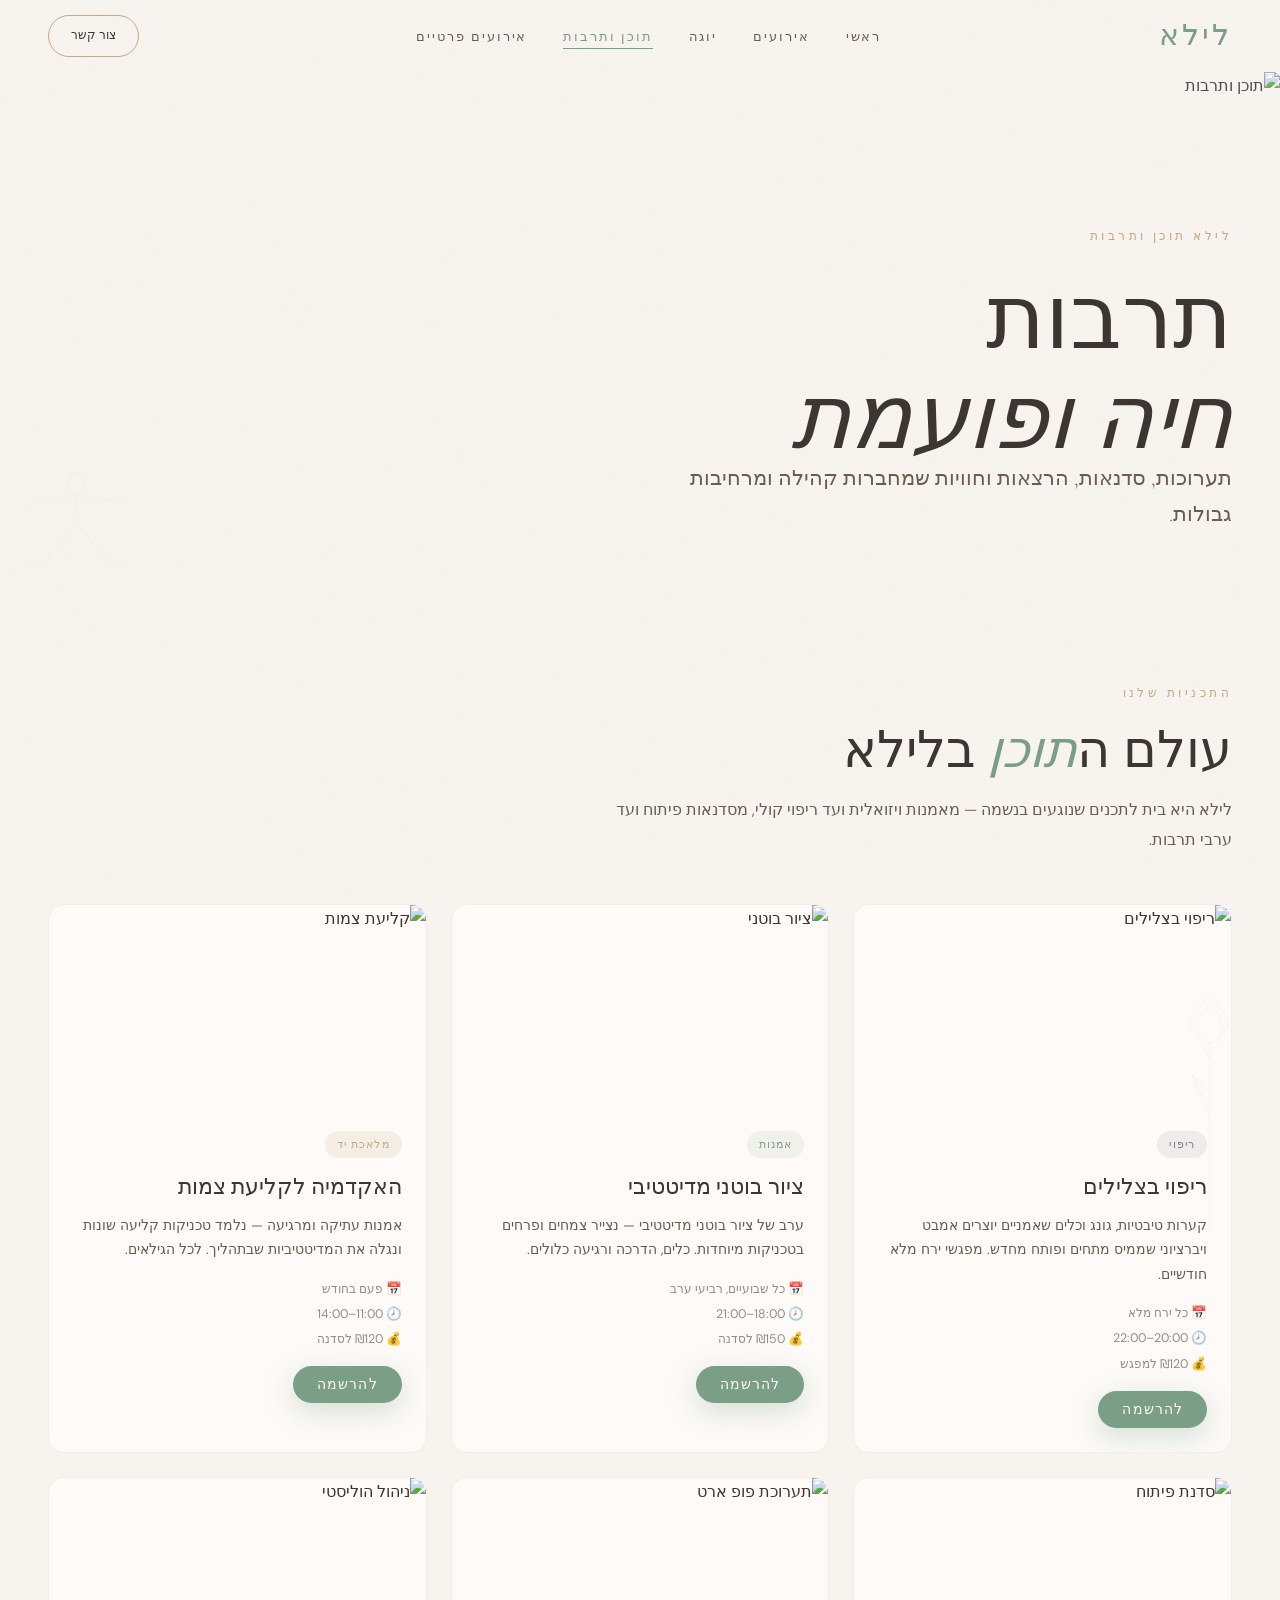
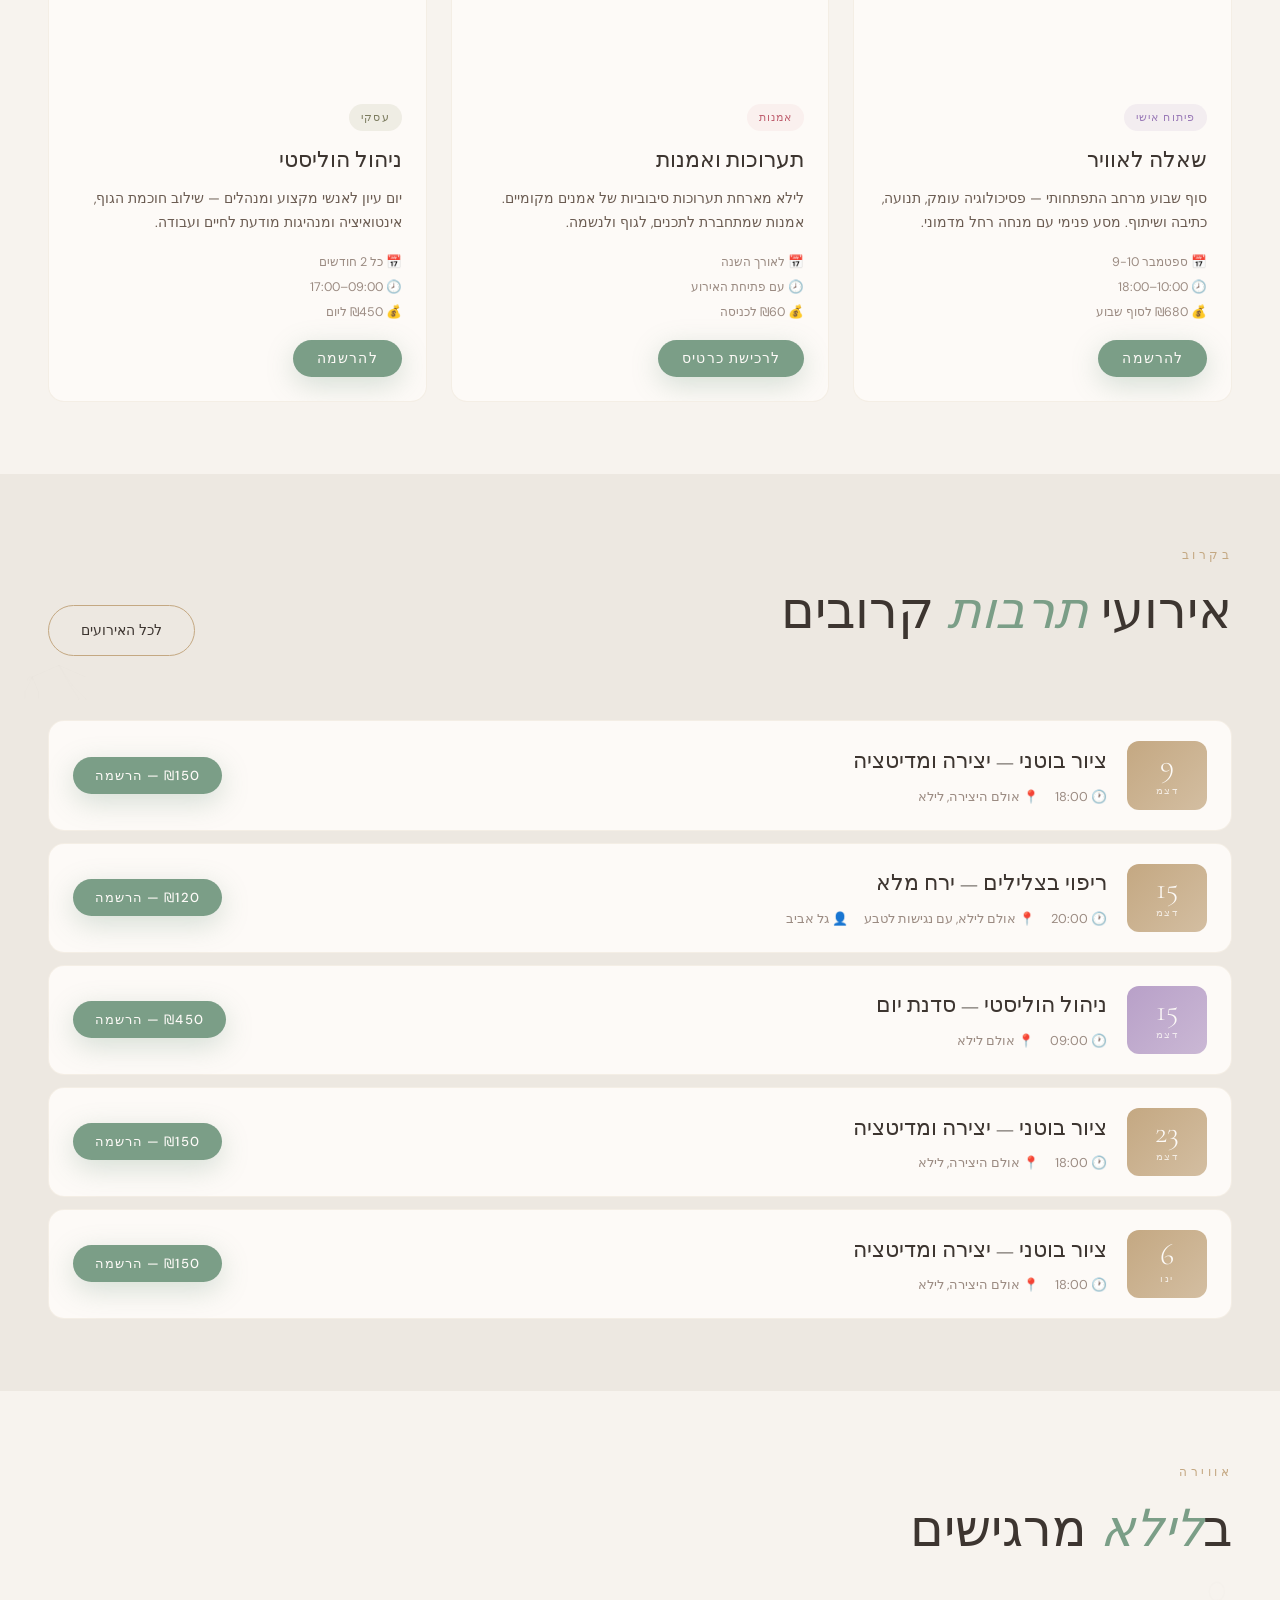
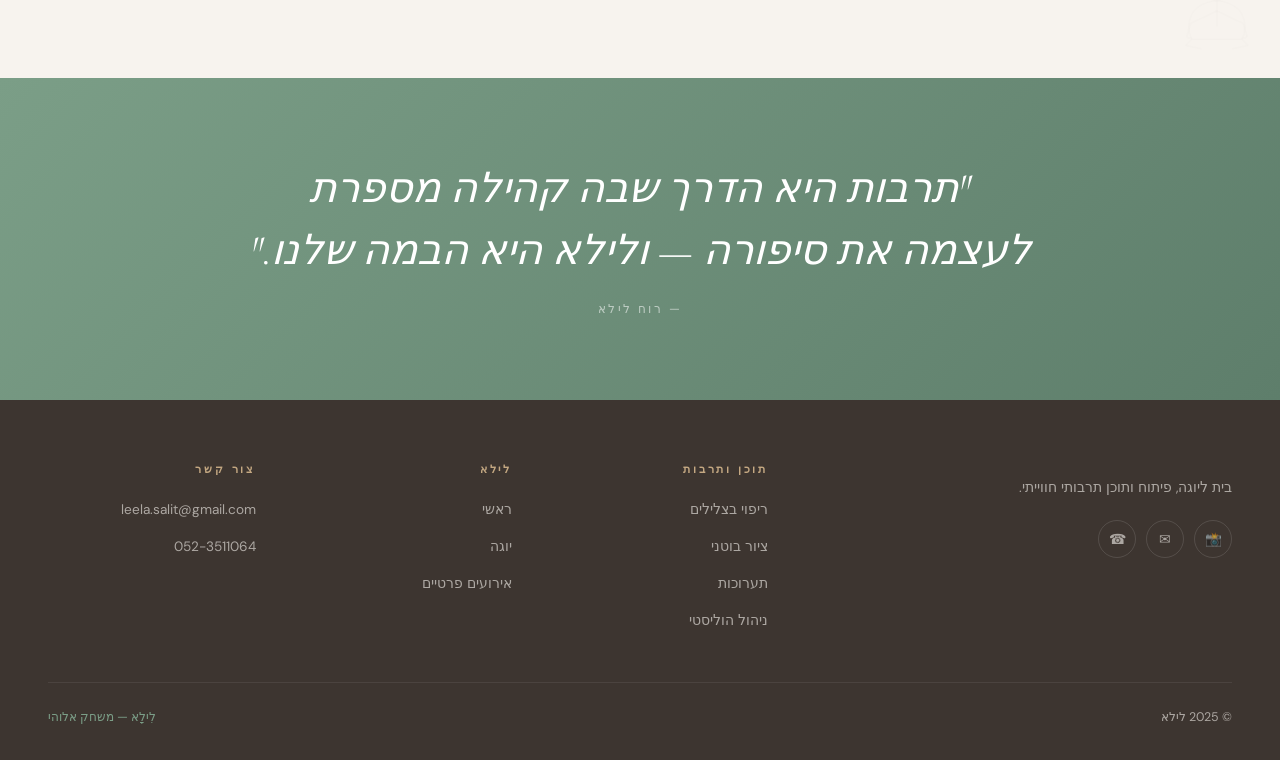
==== culture.html @ f32197f1 "Initial commit — Leela website Static RTL Hebrew site: yoga studio, calendar, events, culture pages." ====
<!DOCTYPE html>
<html lang="he" dir="rtl">
<head>
<meta charset="UTF-8"/>
<meta name="viewport" content="width=device-width,initial-scale=1.0"/>
<title>לילא תוכן ותרבות</title>
<link rel="icon" href="favicon.svg" type="image/svg+xml"/>
<link rel="stylesheet" href="css/style.css"/>
<style>
.program-cards { display:grid; grid-template-columns:repeat(3,1fr); gap:24px; }
.prog-card { background:var(--white); border-radius:var(--radius); overflow:hidden; border:1px solid rgba(196,168,130,0.15); transition:all var(--transition); }
.prog-card:hover { transform:translateY(-7px); box-shadow:var(--shadow-l); border-color:transparent; }
.prog-card-img { width:100%; height:200px; object-fit:cover; transition:transform 0.6s ease; }
.prog-card:hover .prog-card-img { transform:scale(1.05); }
.prog-card-body { padding:24px; }
.prog-tag { display:inline-block; padding:4px 12px; border-radius:20px; font-size:0.7rem; letter-spacing:0.1em; text-transform:uppercase; margin-bottom:10px; }
.prog-title { font-family:'Cormorant Garamond',serif; font-size:1.4rem; color:var(--brown); margin-bottom:8px; }
.prog-desc { font-size:0.85rem; line-height:1.8; color:var(--brown-l); margin-bottom:16px; }
.prog-meta { font-size:0.78rem; color:var(--brown-xl); display:flex; flex-direction:column; gap:4px; }

.events-upcoming { display:flex; flex-direction:column; gap:12px; }
.upcoming-card { display:grid; grid-template-columns:80px 1fr auto; gap:20px; align-items:center; padding:20px 24px; background:var(--white); border-radius:var(--radius); border:1px solid rgba(196,168,130,0.15); cursor:pointer; transition:all var(--transition); }
.upcoming-card:hover { border-color:var(--sage); transform:translateX(-5px); box-shadow:var(--shadow); }

@media(max-width:900px){
  .program-cards { grid-template-columns:1fr; }
  .upcoming-card { grid-template-columns:70px 1fr; }
}
</style>
</head>
<body>

<nav id="nav">
  <a href="index.html" class="nav-logo"><img src="https://static.wixstatic.com/media/38a166_6eafcf5cf78c47f3ace4bc9e6ed5fdd2~mv2.png" alt="לילא" style="height:40px;width:auto" onerror="this.style.display='none';this.nextElementSibling.style.display='block'"/><span style="display:none">לי<span>לא</span></span></a>
  <ul class="nav-links">
    <li><a href="index.html">ראשי</a></li>
    <li><a href="index.html#events-section">אירועים</a></li>
    <li><a href="yoga.html">יוגה</a></li>
    <li><a href="culture.html" class="active">תוכן ותרבות</a></li>
    <li><a href="private-events.html">אירועים פרטיים</a></li>
  </ul>
  <a href="index.html#contact-section" class="nav-cta">צור קשר</a>
  <div class="nav-hamburger" id="hamburger"><span></span><span></span><span></span></div>
</nav>
<div class="nav-mobile-menu" id="mobile-menu">
  <a href="index.html">ראשי</a>
  <a href="index.html#events-section">אירועים</a>
  <a href="yoga.html">יוגה</a>
  <a href="culture.html">תוכן ותרבות</a>
  <a href="private-events.html">אירועים פרטיים</a>
</div>

<!-- PAGE HERO -->
<div class="page-hero" style="min-height:60vh">
  <img class="page-hero-img" src="https://static.wixstatic.com/media/38a166_213336aa750c4a5dba6aa24246722fe6~mv2.jpg" alt="תוכן ותרבות" style="opacity:0.88"/>
  <div class="page-hero-overlay" style="background:linear-gradient(to top,var(--cream) 0%,rgba(247,243,238,0.15) 40%,transparent 100%)"></div>
  <div class="page-hero-content">
    <span class="section-label reveal">לילא תוכן ותרבות</span>
    <h1 class="reveal d1">תרבות<br/><em>חיה ופועמת</em></h1>
    <p style="font-family:'Cormorant Garamond',serif;font-size:1.3rem;color:var(--brown-l);max-width:560px;font-weight:300" class="reveal d2">תערוכות, סדנאות, הרצאות וחוויות שמחברות קהילה ומרחיבות גבולות.</p>
  </div>
</div>

<!-- PROGRAMS -->
<section style="background:var(--cream)">
  <div class="section-inner">
    <span class="section-label reveal">התכניות שלנו</span>
    <h2 class="section-title reveal d1">עולם ה<em>תוכן</em> בלילא</h2>
    <p class="section-body reveal d2" style="margin-bottom:48px">לילא היא בית לתכנים שנוגעים בנשמה — מאמנות ויזואלית ועד ריפוי קולי, מסדנאות פיתוח ועד ערבי תרבות.</p>
    <div class="program-cards">
      <div class="prog-card reveal">
        <img class="prog-card-img" src="https://static.wixstatic.com/media/7ea0d3_8651490c42e0417dbb9ea8d050f66aef~mv2.jpg" alt="ריפוי בצלילים"/>
        <div class="prog-card-body">
          <span class="prog-tag" style="background:rgba(139,123,139,0.12);color:#8B7B8B">ריפוי</span>
          <div class="prog-title">ריפוי בצלילים</div>
          <p class="prog-desc">קערות טיבטיות, גונג וכלים שאמניים יוצרים אמבט ויברציוני שממיס מתחים ופותח מחדש. מפגשי ירח מלא חודשיים.</p>
          <div class="prog-meta">
            <span>📅 כל ירח מלא</span>
            <span>🕗 20:00–22:00</span>
            <span>💰 ₪120 למפגש</span>
          </div>
          <button class="btn-primary" style="margin-top:16px;padding:10px 24px;font-size:0.85rem" onclick="openTicketModal('sound-healing-monthly','ריפוי בצלילים — ירח מלא',120)">להרשמה</button>
        </div>
      </div>

      <div class="prog-card reveal d1">
        <img class="prog-card-img" src="https://static.wixstatic.com/media/38a166_8aad6126b20a43518b2eac3ebce94a28~mv2.jpg" alt="ציור בוטני"/>
        <div class="prog-card-body">
          <span class="prog-tag" style="background:rgba(158,187,158,0.15);color:#7B9E87">אמנות</span>
          <div class="prog-title">ציור בוטני מדיטטיבי</div>
          <p class="prog-desc">ערב של ציור בוטני מדיטטיבי — נצייר צמחים ופרחים בטכניקות מיוחדות. כלים, הדרכה ורגיעה כלולים.</p>
          <div class="prog-meta">
            <span>📅 כל שבועיים, רביעי ערב</span>
            <span>🕗 18:00–21:00</span>
            <span>💰 ₪150 לסדנה</span>
          </div>
          <button class="btn-primary" style="margin-top:16px;padding:10px 24px;font-size:0.85rem" onclick="openTicketModal('botanical-painting','ציור בוטני',150)">להרשמה</button>
        </div>
      </div>

      <div class="prog-card reveal d2">
        <img class="prog-card-img" src="https://static.wixstatic.com/media/7ea0d3_5b7b39442ebf406695d488c71f47dc1d~mv2.jpeg" alt="קליעת צמות"/>
        <div class="prog-card-body">
          <span class="prog-tag" style="background:rgba(196,168,130,0.15);color:var(--tan)">מלאכת יד</span>
          <div class="prog-title">האקדמיה לקליעת צמות</div>
          <p class="prog-desc">אמנות עתיקה ומרגיעה — נלמד טכניקות קליעה שונות ונגלה את המדיטטיביות שבתהליך. לכל הגילאים.</p>
          <div class="prog-meta">
            <span>📅 פעם בחודש</span>
            <span>🕗 11:00–14:00</span>
            <span>💰 ₪120 לסדנה</span>
          </div>
          <button class="btn-primary" style="margin-top:16px;padding:10px 24px;font-size:0.85rem" onclick="openTicketModal('braiding-academy','קליעת צמות',120)">להרשמה</button>
        </div>
      </div>

      <div class="prog-card reveal d1">
        <img class="prog-card-img" src="https://static.wixstatic.com/media/38a166_2f9a648a4008427985a166142638d8fd~mv2.jpg" alt="סדנת פיתוח"/>
        <div class="prog-card-body">
          <span class="prog-tag" style="background:rgba(184,160,200,0.15);color:#9B7BB8">פיתוח אישי</span>
          <div class="prog-title">שאלה לאוויר</div>
          <p class="prog-desc">סוף שבוע מרחב התפתחותי — פסיכולוגיה עומק, תנועה, כתיבה ושיתוף. מסע פנימי עם מנחה רחל מדמוני.</p>
          <div class="prog-meta">
            <span>📅 ספטמבר 9-10</span>
            <span>🕗 10:00–18:00</span>
            <span>💰 ₪680 לסוף שבוע</span>
          </div>
          <button class="btn-primary" style="margin-top:16px;padding:10px 24px;font-size:0.85rem" onclick="openTicketModal('question-to-air','שאלה לאוויר',680)">להרשמה</button>
        </div>
      </div>

      <div class="prog-card reveal d2">
        <img class="prog-card-img" src="https://static.wixstatic.com/media/38a166_30cf096aa5cf4180a2c3c27f84aacd9f~mv2.png" alt="תערוכת פופ ארט"/>
        <div class="prog-card-body">
          <span class="prog-tag" style="background:rgba(232,180,184,0.15);color:#C06070">אמנות</span>
          <div class="prog-title">תערוכות ואמנות</div>
          <p class="prog-desc">לילא מארחת תערוכות סיבוביות של אמנים מקומיים. אמנות שמתחברת לתכנים, לגוף ולנשמה.</p>
          <div class="prog-meta">
            <span>📅 לאורך השנה</span>
            <span>🕗 עם פתיחת האירוע</span>
            <span>💰 ₪60 לכניסה</span>
          </div>
          <button class="btn-primary" style="margin-top:16px;padding:10px 24px;font-size:0.85rem" onclick="openTicketModal('pop-art','תערוכת פופ ארט',60)">לרכישת כרטיס</button>
        </div>
      </div>

      <div class="prog-card reveal d3">
        <img class="prog-card-img" src="https://static.wixstatic.com/media/38a166_9be83d8268954f2bbcd54f5edaa1759c~mv2.jpg" alt="ניהול הוליסטי"/>
        <div class="prog-card-body">
          <span class="prog-tag" style="background:rgba(158,158,123,0.15);color:#7B7B5E">עסקי</span>
          <div class="prog-title">ניהול הוליסטי</div>
          <p class="prog-desc">יום עיון לאנשי מקצוע ומנהלים — שילוב חוכמת הגוף, אינטואיציה ומנהיגות מודעת לחיים ועבודה.</p>
          <div class="prog-meta">
            <span>📅 כל 2 חודשים</span>
            <span>🕗 09:00–17:00</span>
            <span>💰 ₪450 ליום</span>
          </div>
          <button class="btn-primary" style="margin-top:16px;padding:10px 24px;font-size:0.85rem" onclick="openTicketModal('holistic-management','ניהול הוליסטי',450)">להרשמה</button>
        </div>
      </div>
    </div>
  </div>
</section>

<!-- UPCOMING EVENTS -->
<section style="background:var(--cream2)">
  <div class="section-inner">
    <div class="section-header-row section-header">
      <div>
        <span class="section-label reveal">בקרוב</span>
        <h2 class="section-title reveal d1">אירועי <em>תרבות</em> קרובים</h2>
      </div>
      <a href="index.html#events-section" class="btn-outline reveal d2">לכל האירועים</a>
    </div>
    <div class="events-upcoming" id="culture-events">
      <!-- JS populated -->
    </div>
  </div>
</section>

<!-- GALLERY -->
<section style="background:var(--cream)">
  <div class="section-inner">
    <span class="section-label reveal">אווירה</span>
    <h2 class="section-title reveal d1">ב<em>לילא</em> מרגישים</h2>
    <div class="gallery-masonry reveal">
      <img src="https://static.wixstatic.com/media/7ea0d3_fa94732217804aebb374ef1eac3ce11a~mv2.jpeg" alt="" loading="lazy"/>
      <img src="https://static.wixstatic.com/media/7ea0d3_fc62b8bb566e4cfe86070bbccc6af6b4~mv2.jpg" alt="" loading="lazy"/>
      <img src="https://static.wixstatic.com/media/7ea0d3_c9223845059b48eeb9db6ecb1bc102e8~mv2.jpg" alt="" loading="lazy"/>
      <img src="https://static.wixstatic.com/media/38a166_30cf096aa5cf4180a2c3c27f84aacd9f~mv2.png" alt="" loading="lazy"/>
      <img src="https://static.wixstatic.com/media/7ea0d3_4b6422c5966448598501a9d9d69a41e0~mv2.jpeg" alt="" loading="lazy"/>
      <img src="https://static.wixstatic.com/media/7ea0d3_e372021615b04f58b15e1a0d51d81599~mv2.jpeg" alt="" loading="lazy"/>
    </div>
  </div>
</section>
<div id="lightbox" class="lightbox"><span class="lightbox-close">×</span><img src="" alt=""/></div>

<div class="quote-section">
  <p class="quote-text reveal">"תרבות היא הדרך שבה קהילה מספרת לעצמה את סיפורה — ולילא היא הבמה שלנו."</p>
  <p class="quote-author reveal d2">— רוח לילא</p>
</div>

<footer>
  <div class="footer-grid">
    <div><a href="index.html" class="footer-logo-wrap"><img src="https://static.wixstatic.com/media/38a166_6eafcf5cf78c47f3ace4bc9e6ed5fdd2~mv2.png" alt="לילא" style="height:36px;width:auto;filter:brightness(0) sepia(1) saturate(0.4) brightness(0.55)" onerror="this.style.display='none'"/></a><p class="footer-desc">בית ליוגה, פיתוח ותוכן תרבותי חווייתי.</p><div class="footer-social"><a href="https://instagram.com/leela.friends" target="_blank">📸</a><a href="mailto:leela.salit@gmail.com">✉</a><a href="tel:+972523511064">☎</a></div></div>
    <div class="footer-col"><h4>תוכן ותרבות</h4><ul><li><a href="culture.html">ריפוי בצלילים</a></li><li><a href="culture.html">ציור בוטני</a></li><li><a href="culture.html">תערוכות</a></li><li><a href="culture.html">ניהול הוליסטי</a></li></ul></div>
    <div class="footer-col"><h4>לילא</h4><ul><li><a href="index.html">ראשי</a></li><li><a href="yoga.html">יוגה</a></li><li><a href="private-events.html">אירועים פרטיים</a></li></ul></div>
    <div class="footer-col"><h4>צור קשר</h4><ul><li><a href="mailto:leela.salit@gmail.com">leela.salit@gmail.com</a></li><li><a href="tel:+972523511064">052-3511064</a></li></ul></div>
  </div>
  <div class="footer-bottom"><span>© 2025 לילא</span><span style="color:var(--sage)">לִילָא — משחק אלוהי</span></div>
</footer>

<script src="js/events-data.js"></script>
<script src="js/animations.js"></script>
<script src="js/tickets.js"></script>
<script>
document.addEventListener('DOMContentLoaded', () => {
  const container = document.getElementById('culture-events');
  const monthNames = ['ינו','פבר','מרץ','אפר','מאי','יוני','יולי','אוג','ספט','אוק','נוב','דצמ'];
  const upcoming = getUpcomingEvents(30).filter(e => e.category !== 'yoga').slice(0, 6);
  container.innerHTML = upcoming.map((ev, i) => {
    const [y,m,d] = ev.date.split('-');
    const catColor = CATEGORY_COLORS[ev.category] || 'var(--tan)';
    return `
      <div class="upcoming-card reveal" style="transition-delay:${i*0.06}s" onclick="window.location.href='event.html?id=${encodeURIComponent(ev.baseId)}'">
        <div class="event-date-badge" style="background:linear-gradient(135deg,${catColor},${catColor}BB)">
          <div class="day">${parseInt(d)}</div>
          <div class="month">${monthNames[parseInt(m)-1]}</div>
        </div>
        <div>
          <div class="event-title-main">${ev.title}</div>
          <div class="event-meta-row" style="font-size:0.8rem;color:var(--brown-xl);margin-top:4px">
            <span>🕐 ${ev.time}</span><span>📍 ${ev.location}</span>
            ${ev.instructor ? `<span>👤 ${ev.instructor}</span>` : ''}
          </div>
        </div>
        <button class="btn-primary" style="padding:10px 22px;font-size:0.82rem;white-space:nowrap"
          onclick="event.stopPropagation();openTicketModal('${ev.baseId}','${ev.title}',${ev.price})">
          ₪${ev.price} — הרשמה
        </button>
      </div>
    `;
  }).join('') || '<p style="color:var(--brown-xl);text-align:center;padding:40px">אין אירועים קרובים כרגע</p>';
  initReveal();
});
</script>
</body>
</html>
---- css/style.css ----
/* ═══════════════════════════════════════════════════════════════
   LEELA — Shared Design System (RTL Hebrew)
   ═══════════════════════════════════════════════════════════════ */

@import url('https://fonts.googleapis.com/css2?family=Playfair+Display:ital,wght@0,400;0,500;0,600;0,700;1,400;1,500;1,600&family=DM+Sans:wght@300;400;500;600&family=Great+Vibes&family=Cormorant+Garamond:ital,wght@0,300;0,400;1,300;1,400&display=swap');

/* ─── Variables ────────────────────────────────────────────────── */
:root {
  --cream:    #F7F3EE;
  --cream2:   #EDE8E1;
  --cream3:   #E4DDD5;
  --sage:     #7B9E87;
  --sage-d:   #5E7E6B;
  --sage-l:   #A8C5B0;
  --tan:      #C4A882;
  --tan-l:    #D4B896;
  --brown:    #3D3530;
  --brown-l:  #6B5C52;
  --brown-xl: #9B8B82;
  --white:    #FDFAF7;
  --gold:     #D4AF6A;
  --radius:   16px;
  --radius-l: 28px;
  --shadow:   0 8px 40px rgba(61,53,48,0.10);
  --shadow-l: 0 24px 80px rgba(61,53,48,0.16);
  --transition: 0.55s cubic-bezier(0.16,1,0.3,1);
  --nav-h: 72px;
}

/* ─── Reset ────────────────────────────────────────────────────── */
*, *::before, *::after { box-sizing: border-box; margin: 0; padding: 0; }
html { scroll-behavior: smooth; font-size: 16px; }
body {
  font-family: 'DM Sans', sans-serif;
  background: var(--cream);
  color: var(--brown);
  direction: rtl;
  overflow-x: hidden;
  line-height: 1.7;
}
img { max-width: 100%; display: block; }
a { color: inherit; text-decoration: none; }
button { cursor: pointer; font-family: inherit; border: none; background: none; }
input, textarea, select { font-family: inherit; }

/* ─── Grain ────────────────────────────────────────────────────── */
body::after {
  content: '';
  position: fixed; inset: 0;
  background-image: url("data:image/svg+xml,%3Csvg viewBox='0 0 256 256' xmlns='http://www.w3.org/2000/svg'%3E%3Cfilter id='n'%3E%3CfeTurbulence type='fractalNoise' baseFrequency='0.9' numOctaves='4' stitchTiles='stitch'/%3E%3C/filter%3E%3Crect width='100%25' height='100%25' filter='url(%23n)' opacity='0.035'/%3E%3C/svg%3E");
  pointer-events: none; z-index: 9990; opacity: 0.3;
}

/* ─── Typography ───────────────────────────────────────────────── */
.font-display { font-family: 'Playfair Display', serif; }
.font-script  { font-family: 'Great Vibes', cursive; }

h1,h2,h3 { font-family: 'Playfair Display', serif; font-weight: 400; line-height: 1.12; }
h1 { font-size: clamp(2.8rem, 7vw, 6.5rem); font-weight: 500; }
h2 { font-size: clamp(2rem, 4vw, 3.8rem); font-weight: 400; }
h3 { font-size: clamp(1.3rem, 2.5vw, 2rem); font-weight: 400; }

.section-label {
  font-size: 0.72rem; letter-spacing: 0.3em; text-transform: uppercase;
  color: var(--tan); margin-bottom: 14px; display: block;
  font-family: 'DM Sans', sans-serif; font-weight: 400;
}
.section-title { color: var(--brown); margin-bottom: 20px; }
.section-title em { font-style: italic; color: var(--sage); }
.section-body {
  font-size: 1rem; line-height: 1.9; color: var(--brown-l);
  font-weight: 300; max-width: 620px;
}

/* ─── Navigation ───────────────────────────────────────────────── */
#nav {
  position: fixed; top: 0; right: 0; left: 0; z-index: 500;
  height: var(--nav-h);
  padding: 0 48px;
  display: flex; align-items: center; justify-content: space-between;
  transition: background 0.5s ease, box-shadow 0.5s ease, height 0.5s ease;
}
#nav.scrolled {
  background: rgba(247,243,238,0.92);
  backdrop-filter: blur(20px);
  box-shadow: 0 1px 0 rgba(61,53,48,0.08);
  height: 60px;
}
.nav-logo {
  font-family: 'Cormorant Garamond', serif;
  font-size: 1.9rem; font-weight: 300; letter-spacing: 0.1em;
  color: var(--brown); white-space: nowrap;
}
.nav-logo span { color: var(--sage); }
.nav-logo img { height: 42px; width: auto; }
.nav-links {
  display: flex; align-items: center; gap: 36px;
  list-style: none;
}
.nav-links a {
  font-size: 0.8rem; font-weight: 400; letter-spacing: 0.15em;
  color: var(--brown-l); transition: color 0.3s;
  position: relative;
}
.nav-links a::after {
  content: ''; position: absolute; bottom: -4px; right: 0; left: 0;
  height: 1px; background: var(--sage);
  transform: scaleX(0); transform-origin: right;
  transition: transform 0.3s ease;
}
.nav-links a:hover, .nav-links a.active { color: var(--sage); }
.nav-links a:hover::after, .nav-links a.active::after { transform: scaleX(1); }
.nav-cta {
  padding: 9px 22px;
  border: 1px solid var(--tan); border-radius: 30px;
  font-size: 0.78rem; color: var(--brown);
  transition: all 0.3s; white-space: nowrap;
}
.nav-cta:hover { background: var(--sage); border-color: var(--sage); color: var(--white); }
.nav-hamburger {
  display: none; flex-direction: column; gap: 5px;
  cursor: pointer; padding: 4px;
}
.nav-hamburger span {
  width: 24px; height: 1.5px; background: var(--brown);
  transition: all 0.3s; display: block;
}
.nav-mobile-menu {
  display: none; position: fixed; inset: 0; top: var(--nav-h);
  background: rgba(247,243,238,0.98); backdrop-filter: blur(20px);
  flex-direction: column; align-items: center; justify-content: center;
  gap: 32px; z-index: 490;
}
.nav-mobile-menu.open { display: flex; }
.nav-mobile-menu a {
  font-family: 'Cormorant Garamond', serif;
  font-size: 2rem; font-weight: 300; color: var(--brown);
  transition: color 0.3s;
}
.nav-mobile-menu a:hover { color: var(--sage); }

/* ─── Buttons ─────────────────────────────────────────────────── */
.btn-primary {
  display: inline-flex; align-items: center; justify-content: center; gap: 8px;
  padding: 14px 36px;
  background: var(--sage); color: var(--white);
  border-radius: 50px; font-size: 0.88rem; font-weight: 500;
  letter-spacing: 0.08em; transition: all var(--transition);
  box-shadow: 0 8px 28px rgba(123,158,135,0.3);
}
.btn-primary:hover {
  background: var(--sage-d); transform: translateY(-2px);
  box-shadow: 0 14px 40px rgba(123,158,135,0.4);
}
.btn-outline {
  display: inline-flex; align-items: center; gap: 8px;
  padding: 13px 32px;
  border: 1px solid var(--tan); border-radius: 50px;
  font-size: 0.85rem; color: var(--brown);
  transition: all var(--transition);
}
.btn-outline:hover {
  background: var(--tan-l); border-color: var(--tan-l); color: var(--brown);
  transform: translateY(-2px);
}
.btn-ghost {
  display: inline-flex; align-items: center; gap: 8px;
  font-size: 0.85rem; color: var(--sage); font-weight: 500;
  border-bottom: 1px solid var(--sage-l);
  padding-bottom: 2px; transition: all 0.3s;
}
.btn-ghost:hover { color: var(--sage-d); border-color: var(--sage-d); }

/* ─── Sections ────────────────────────────────────────────────── */
section { padding: 72px 48px; position: relative; }
.section-inner { max-width: 1200px; margin: 0 auto; }
.section-header { margin-bottom: 64px; }
.section-header-row {
  display: flex; justify-content: space-between; align-items: flex-end;
  flex-wrap: wrap; gap: 24px;
}

/* ─── Reveal animations ───────────────────────────────────────── */
.reveal {
  opacity: 0; transform: translateY(36px);
  transition: opacity 0.85s ease, transform 0.85s ease;
}
.reveal.visible { opacity: 1; transform: none; }
.reveal-left  { opacity: 0; transform: translateX(40px); transition: opacity 0.85s ease, transform 0.85s ease; }
.reveal-left.visible { opacity: 1; transform: none; }
.reveal-scale { opacity: 0; transform: scale(0.92); transition: opacity 0.85s ease, transform 0.85s ease; }
.reveal-scale.visible { opacity: 1; transform: scale(1); }
.d1 { transition-delay: 0.1s; }
.d2 { transition-delay: 0.2s; }
.d3 { transition-delay: 0.3s; }
.d4 { transition-delay: 0.4s; }
.d5 { transition-delay: 0.5s; }

/* ─── Cards ───────────────────────────────────────────────────── */
.card {
  background: var(--white); border-radius: var(--radius);
  border: 1px solid rgba(196,168,130,0.2);
  overflow: hidden; transition: all var(--transition);
}
.card:hover {
  transform: translateY(-6px); box-shadow: var(--shadow-l);
  border-color: transparent;
}
.card-img {
  width: 100%; height: 220px; object-fit: cover;
  transition: transform 0.8s ease;
}
.card:hover .card-img { transform: scale(1.04); }
.card-body { padding: 28px 24px; }
.card-tag {
  display: inline-block; padding: 4px 12px;
  border-radius: 20px; font-size: 0.72rem;
  margin-bottom: 12px; letter-spacing: 0.08em;
}
.card-title { font-size: 1.3rem; color: var(--brown); margin-bottom: 8px; }
.card-meta { font-size: 0.82rem; color: var(--brown-xl); }

/* ─── Event Items ─────────────────────────────────────────────── */
.event-row {
  display: grid; grid-template-columns: 90px 1fr auto;
  gap: 24px; align-items: center;
  padding: 24px 32px;
  background: var(--white); border-radius: var(--radius);
  border: 1px solid rgba(196,168,130,0.15);
  cursor: pointer; transition: all var(--transition);
  margin-bottom: 12px;
}
.event-row:hover {
  border-color: var(--sage); transform: translateX(-6px);
  box-shadow: var(--shadow);
}
.event-date-badge {
  text-align: center; padding: 10px 8px;
  background: linear-gradient(135deg, var(--sage), var(--sage-d));
  border-radius: 12px; color: var(--white); flex-shrink: 0;
}
.event-date-badge .day { font-family: 'Cormorant Garamond', serif; font-size: 1.9rem; font-weight: 300; line-height: 1; }
.event-date-badge .month { font-size: 0.65rem; letter-spacing: 0.15em; opacity: 0.8; }
.event-title-main { font-family: 'Cormorant Garamond', serif; font-size: 1.35rem; font-weight: 400; color: var(--brown); margin-bottom: 6px; }
.event-meta-row { font-size: 0.8rem; color: var(--brown-xl); display: flex; gap: 16px; flex-wrap: wrap; }
.event-expand { padding: 8px 18px; border: 1px solid var(--tan); border-radius: 20px; font-size: 0.75rem; color: var(--brown); transition: all 0.3s; white-space: nowrap; }
.event-row:hover .event-expand { background: var(--sage); border-color: var(--sage); color: var(--white); }
.event-detail-panel {
  background: var(--cream2); border-radius: 0 0 var(--radius) var(--radius);
  padding: 0 32px; max-height: 0; overflow: hidden;
  transition: max-height 0.5s ease, padding 0.3s ease;
  margin-top: -12px; margin-bottom: 12px;
}
.event-detail-panel.open {
  max-height: 300px;
  padding: 24px 32px 28px;
}

/* ─── Modal ───────────────────────────────────────────────────── */
.modal-overlay {
  position: fixed; inset: 0; background: rgba(61,53,48,0.5);
  backdrop-filter: blur(8px); z-index: 900;
  display: flex; align-items: center; justify-content: center;
  padding: 24px;
  opacity: 0; pointer-events: none;
  transition: opacity 0.35s ease;
}
.modal-overlay.open { opacity: 1; pointer-events: all; }
.modal-box {
  background: var(--white); border-radius: var(--radius-l);
  width: 100%; max-width: 520px;
  max-height: 90vh; overflow-y: auto;
  padding: 40px;
  transform: scale(0.92) translateY(20px);
  transition: transform 0.4s ease;
}
.modal-overlay.open .modal-box { transform: scale(1) translateY(0); }
.modal-close {
  position: absolute; top: 20px; left: 20px;
  width: 36px; height: 36px; border-radius: 50%;
  background: var(--cream2); display: flex; align-items: center; justify-content: center;
  font-size: 1.1rem; color: var(--brown-l); cursor: pointer;
  transition: all 0.3s;
}
.modal-close:hover { background: var(--cream3); color: var(--brown); }

/* ─── Credit Card UI ─────────────────────────────────────────── */
.cc-visual {
  width: 100%; aspect-ratio: 1.586/1;
  background: linear-gradient(135deg, #2E4A3E 0%, #4A7A60 50%, #2E4A3E 100%);
  border-radius: 16px; padding: 28px;
  color: white; position: relative; overflow: hidden;
  margin-bottom: 28px;
  box-shadow: 0 20px 60px rgba(46,74,62,0.4);
}
.cc-visual::before {
  content: ''; position: absolute; top: -40%; left: -10%;
  width: 200%; height: 200%;
  background: radial-gradient(ellipse at 30% 30%, rgba(255,255,255,0.12) 0%, transparent 60%);
}
.cc-chip { width: 44px; height: 34px; background: var(--gold); border-radius: 6px; margin-bottom: 28px; }
.cc-number { font-family: 'Heebo', monospace; font-size: 1.35rem; letter-spacing: 0.2em; font-weight: 300; margin-bottom: 20px; }
.cc-bottom { display: flex; justify-content: space-between; align-items: flex-end; }
.cc-label { font-size: 0.65rem; opacity: 0.6; letter-spacing: 0.12em; text-transform: uppercase; margin-bottom: 4px; }
.cc-value { font-size: 0.9rem; }
.cc-brand { font-family: 'Cormorant Garamond', serif; font-size: 1.5rem; font-style: italic; opacity: 0.85; }

/* ─── Form Fields ─────────────────────────────────────────────── */
.form-group { margin-bottom: 16px; }
.form-label { display: block; font-size: 0.75rem; letter-spacing: 0.15em; text-transform: uppercase; color: var(--tan); margin-bottom: 6px; }
.form-input, .form-textarea, .form-select {
  width: 100%; padding: 13px 16px;
  border: 1px solid rgba(196,168,130,0.35);
  border-radius: 10px; background: var(--cream);
  font-size: 0.95rem; color: var(--brown);
  transition: border-color 0.3s;
  direction: rtl;
}
.form-input:focus, .form-textarea:focus, .form-select:focus {
  outline: none; border-color: var(--sage);
  box-shadow: 0 0 0 3px rgba(123,158,135,0.12);
}
.form-row-2 { display: grid; grid-template-columns: 1fr 1fr; gap: 12px; }
.form-textarea { resize: vertical; min-height: 100px; }

/* ─── Yoga Silhouettes ────────────────────────────────────────── */
.yoga-silhouette {
  position: absolute; opacity: 0.06; pointer-events: none;
  z-index: 0;
}
.yoga-silhouette svg { fill: var(--sage); }

/* ─── Lotus Animation ─────────────────────────────────────────── */
.lotus-scene {
  perspective: 600px;
  display: flex; align-items: center; justify-content: center;
  width: 340px; height: 340px; position: relative;
}
.lotus {
  width: 260px; height: 260px;
  position: relative; transform-style: preserve-3d;
}
.lotus-center {
  position: absolute; top: 50%; left: 50%;
  transform: translate(-50%,-50%);
  width: 52px; height: 52px; border-radius: 50%;
  background: radial-gradient(circle, #F5D76E 0%, #D4AF4A 60%, #B8922A 100%);
  box-shadow: 0 0 24px rgba(212,175,74,0.6), 0 0 60px rgba(212,175,74,0.2);
  z-index: 20;
  animation: glowPulse 3s ease-in-out infinite;
}
@keyframes glowPulse {
  0%,100% { box-shadow: 0 0 20px rgba(212,175,74,0.5), 0 0 50px rgba(212,175,74,0.15); }
  50% { box-shadow: 0 0 32px rgba(212,175,74,0.8), 0 0 80px rgba(212,175,74,0.3); }
}
.petal-wrap {
  position: absolute; top: 50%; left: 50%;
  width: 0; height: 0;
  transform-style: preserve-3d;
}
.petal {
  position: absolute;
  width: 46px; height: 80px;
  transform-origin: 50% 100%;
  top: -80px; left: -23px;
  border-radius: 50% 50% 30% 30%;
  transform-style: preserve-3d;
}
/* Outer petals (8) */
.petal-outer {
  background: linear-gradient(180deg,
    rgba(110,65,175,0.92) 0%,
    rgba(148,98,210,0.86) 40%,
    rgba(185,148,232,0.72) 80%,
    rgba(218,200,248,0.5) 100%);
  filter: blur(0.3px);
}
/* Middle petals (6) */
.petal-mid {
  width: 38px; height: 64px;
  top: -64px; left: -19px;
  background: linear-gradient(180deg,
    rgba(148,98,210,0.92) 0%,
    rgba(185,148,232,0.86) 50%,
    rgba(218,195,248,0.72) 100%);
}
/* Inner petals (5) */
.petal-inner {
  width: 28px; height: 48px;
  top: -48px; left: -14px;
  background: linear-gradient(180deg,
    rgba(205,182,242,0.96) 0%,
    rgba(225,210,250,0.92) 60%,
    rgba(242,236,254,0.82) 100%);
}

/* Opening animation */
@keyframes openOuter {
  0%   { transform: rotateX(82deg) translateZ(-2px); opacity: 0.3; }
  30%  { opacity: 1; }
  100% { transform: rotateX(36deg) translateZ(-2px); opacity: 1; }
}
@keyframes openMid {
  0%   { transform: rotateX(80deg) translateZ(2px); opacity: 0.3; }
  100% { transform: rotateX(44deg) translateZ(2px); opacity: 1; }
}
@keyframes openInner {
  0%   { transform: rotateX(78deg) translateZ(6px); opacity: 0.3; }
  100% { transform: rotateX(54deg) translateZ(6px); opacity: 1; }
}
@keyframes breatheLotus {
  0%,100% { transform: rotateX(36deg) translateZ(-2px) scale(1); }
  50% { transform: rotateX(34deg) translateZ(-2px) scale(1.02); }
}
@keyframes breatheMid {
  0%,100% { transform: rotateX(44deg) translateZ(2px) scale(1); }
  50% { transform: rotateX(42deg) translateZ(2px) scale(1.015); }
}
@keyframes breatheInner {
  0%,100% { transform: rotateX(54deg) translateZ(6px) scale(1); }
  50% { transform: rotateX(52deg) translateZ(6px) scale(1.01); }
}

/* Water ripple under lotus */
.lotus-water {
  position: absolute; bottom: -10px; left: 50%;
  transform: translateX(-50%);
  width: 200px; height: 20px;
}
.ripple {
  position: absolute; top: 0; left: 50%;
  transform: translateX(-50%);
  border-radius: 50%; border: 1px solid rgba(123,158,135,0.3);
  animation: rippleOut 3s ease-out infinite;
}
.ripple:nth-child(2) { animation-delay: 1s; }
.ripple:nth-child(3) { animation-delay: 2s; }
@keyframes rippleOut {
  0% { width: 0; height: 0; opacity: 0.6; }
  100% { width: 220px; height: 22px; opacity: 0; }
}

/* ─── Nav Dropdown ────────────────────────────────────────────── */
.nav-has-submenu { position: relative; }
.nav-submenu {
  position: absolute; top: calc(100% + 8px); right: -12px;
  min-width: 198px;
  background: rgba(247,243,238,0.97);
  backdrop-filter: blur(20px);
  border-radius: 14px;
  box-shadow: 0 16px 48px rgba(61,53,48,0.14);
  border: 1px solid rgba(196,168,130,0.18);
  padding: 8px 0;
  list-style: none;
  opacity: 0; pointer-events: none;
  transform: translateY(-6px) scale(0.97);
  transition: opacity 0.26s ease, transform 0.26s ease;
  z-index: 600;
}
.nav-submenu.open {
  opacity: 1; pointer-events: all;
  transform: translateY(0) scale(1);
}
.nav-submenu li a {
  display: block; padding: 9px 18px;
  font-size: 0.78rem; letter-spacing: 0.12em; color: var(--brown-l);
  transition: color 0.2s, background 0.2s;
  border-radius: 8px; margin: 0 4px;
}
.nav-submenu li a:hover { color: var(--sage); background: rgba(123,158,135,0.08); }
.nav-submenu li a::after { display: none !important; }
.nav-caret {
  font-size: 0.55rem; margin-right: 5px;
  display: inline-block; vertical-align: middle;
  transition: transform 0.24s ease;
}
.nav-submenu.open ~ * .nav-caret,
.nav-has-submenu:has(.nav-submenu.open) .nav-caret { transform: rotate(180deg); }

/* ─── Calendar Day Tooltip ─────────────────────────────────────── */
.cal-day-tooltip {
  position: absolute; bottom: calc(100% + 8px); left: 50%;
  transform: translateX(-50%) translateY(4px);
  background: var(--brown); color: var(--cream);
  border-radius: 10px; padding: 10px 13px;
  width: 195px; z-index: 200;
  box-shadow: 0 8px 28px rgba(61,53,48,0.28);
  pointer-events: none;
  opacity: 0;
  transition: opacity 0.2s ease, transform 0.2s ease;
}
.cal-day-tooltip.visible {
  opacity: 1; transform: translateX(-50%) translateY(0);
}
.cal-day-tooltip::after {
  content: '';
  position: absolute; top: 100%; left: 50%;
  transform: translateX(-50%);
  border: 6px solid transparent;
  border-top-color: var(--brown);
}
.cal-day-tooltip-title {
  font-size: 0.76rem; font-weight: 500; color: var(--cream); line-height: 1.3;
}
.cal-day-tooltip-meta {
  font-size: 0.68rem; opacity: 0.65; margin-top: 2px;
}
.cal-day-tooltip-sep { border: none; border-top: 1px solid rgba(255,255,255,0.1); margin: 5px 0; }

/* Sparkle animation for lotus */
@keyframes sparkleFade {
  0%,100% { opacity:0; transform:scale(0); }
  50% { opacity:1; transform:scale(1); }
}

/* ─── Search ──────────────────────────────────────────────────── */
.search-wrap {
  position: relative; max-width: 480px;
}
.search-input {
  width: 100%; padding: 14px 48px 14px 20px;
  border: 1px solid rgba(196,168,130,0.3);
  border-radius: 50px; background: var(--white);
  font-size: 0.95rem; color: var(--brown);
  transition: all 0.3s; direction: rtl;
}
.search-input:focus {
  outline: none; border-color: var(--sage);
  box-shadow: 0 0 0 3px rgba(123,158,135,0.1);
}
.search-icon {
  position: absolute; left: 18px; top: 50%; transform: translateY(-50%);
  color: var(--tan); font-size: 1rem; pointer-events: none;
}

/* Filter pills */
.filter-pills { display: flex; gap: 10px; flex-wrap: wrap; margin-top: 16px; }
.filter-pill {
  padding: 7px 18px; border-radius: 30px;
  border: 1px solid rgba(196,168,130,0.3);
  font-size: 0.8rem; color: var(--brown-l); cursor: pointer;
  transition: all 0.3s; background: var(--white);
}
.filter-pill:hover, .filter-pill.active {
  background: var(--sage); border-color: var(--sage); color: var(--white);
}

/* ─── Calendar ────────────────────────────────────────────────── */
.cal-wrap {
  background: var(--white); border-radius: var(--radius-l);
  box-shadow: var(--shadow); overflow: hidden;
}
.cal-header {
  display: flex; align-items: center; justify-content: space-between;
  padding: 20px 28px;
  background: linear-gradient(135deg, var(--sage), var(--sage-d));
  color: var(--white);
}
.cal-month-title { font-family: 'Cormorant Garamond', serif; font-size: 1.4rem; font-weight: 300; }
.cal-nav-btn {
  width: 36px; height: 36px; border-radius: 50%;
  background: rgba(255,255,255,0.15); color: white;
  font-size: 1.1rem; transition: background 0.2s;
  display: flex; align-items: center; justify-content: center;
}
.cal-nav-btn:hover { background: rgba(255,255,255,0.25); }
.cal-grid { padding: 16px; }
.cal-weekdays {
  display: grid; grid-template-columns: repeat(7, 1fr);
  text-align: center; margin-bottom: 8px;
}
.cal-weekday { font-size: 0.72rem; color: var(--tan); padding: 6px 0; letter-spacing: 0.08em; }
.cal-days { display: grid; grid-template-columns: repeat(7, 1fr); gap: 2px; }
.cal-day {
  aspect-ratio: 4/5; display: flex; flex-direction: column;
  align-items: flex-start; justify-content: flex-start;
  font-size: 0.78rem; border-radius: 8px; cursor: pointer;
  position: relative; transition: all 0.2s; color: var(--brown);
  padding: 4px 5px; gap: 2px; overflow: hidden;
}
.cal-day-num {
  font-size: 0.78rem; line-height: 1; align-self: flex-end;
  font-weight: 400;
}
.cal-day-labels { display: flex; flex-direction: column; gap: 1px; width: 100%; margin-top: 2px; }
.cal-day-label {
  font-size: 0.55rem; padding: 2px 4px; border-radius: 4px;
  color: white; white-space: nowrap; overflow: hidden;
  text-overflow: ellipsis; line-height: 1.4; font-weight: 500;
  letter-spacing: 0.02em;
}
.cal-day:hover { background: var(--cream2); }
.cal-day.today .cal-day-num { font-weight: 700; color: var(--sage); }
.cal-day.selected { background: var(--sage); color: white; }
.cal-day.selected .cal-day-num { color: white; }
.cal-day.selected .cal-day-label { filter: brightness(1.3); }
.cal-day.other-month { opacity: 0.4; }
.cal-day.empty { cursor: default; }
.cal-day.empty { cursor: default; }
/* ─── Calendar Day Popup ──────────────────────────────────────── */
.cal-day-popup-backdrop {
  position: fixed; inset: 0; background: rgba(0,0,0,0);
  z-index: 1000; transition: background 0.3s;
}
.cal-day-popup-backdrop.visible { background: rgba(60,40,20,0.35); }
.cal-day-popup {
  position: absolute; z-index: 1001;
  max-height: 400px; border-radius: 16px;
  background: var(--white);
  box-shadow: 0 12px 48px rgba(0,0,0,0.18), 0 2px 8px rgba(0,0,0,0.08);
  display: flex; flex-direction: column; overflow: hidden;
  direction: rtl;
  opacity: 0; transform: scale(0.85);
  transition: opacity 0.25s ease, transform 0.28s cubic-bezier(0.34,1.1,0.64,1);
  pointer-events: none;
}
.cal-day-popup.visible { opacity: 1; transform: scale(1); pointer-events: auto; }
.cal-popup-header {
  display: flex; align-items: center; justify-content: space-between;
  padding: 18px 22px 14px;
  background: linear-gradient(135deg, var(--sage), var(--sage-d));
  color: white;
}
.cal-popup-date { font-family: 'Cormorant Garamond', serif; font-size: 1.15rem; font-weight: 400; }
.cal-popup-close {
  width: 30px; height: 30px; border-radius: 50%;
  background: rgba(255,255,255,0.2); color: white;
  font-size: 0.85rem; display: flex; align-items: center; justify-content: center;
  transition: background 0.2s; cursor: pointer;
}
.cal-popup-close:hover { background: rgba(255,255,255,0.35); }
.cal-popup-list { overflow-y: auto; padding: 8px 0 env(safe-area-inset-bottom, 16px); }
.cal-popup-event {
  display: flex; align-items: center; gap: 14px;
  padding: 12px 22px; cursor: pointer;
  border-bottom: 1px solid var(--cream3); transition: background 0.15s;
}
.cal-popup-event:hover { background: var(--cream2); }
.cal-popup-event:last-child { border-bottom: none; }
.cal-popup-dot {
  width: 10px; height: 10px; border-radius: 50%; flex-shrink: 0;
}
.cal-popup-info { flex: 1; }
.cal-popup-title { font-size: 0.92rem; color: var(--brown); font-weight: 500; margin-bottom: 2px; }
.cal-popup-meta { font-size: 0.78rem; color: var(--brown-xl); }
.cal-popup-price { font-size: 0.82rem; color: var(--sage); font-weight: 600; }
.cal-popup-empty { color: var(--brown-xl); font-size: 0.88rem; padding: 20px 22px; }

/* ─── Pricing Cards ───────────────────────────────────────────── */
.price-card {
  padding: 36px 28px; background: var(--white);
  border-radius: var(--radius); text-align: center;
  border: 1px solid rgba(196,168,130,0.2);
  transition: all var(--transition);
}
.price-card:hover { transform: translateY(-6px); box-shadow: var(--shadow-l); }
.price-card.featured {
  background: linear-gradient(145deg, var(--sage), var(--sage-d));
  border: none; transform: scale(1.03);
}
.price-card.featured .price-name,
.price-card.featured .price-num,
.price-card.featured .price-desc,
.price-card.featured .price-features li { color: var(--white); }
.price-card.featured .btn-outline { border-color: rgba(255,255,255,0.5); color: white; }
.price-card.featured .btn-outline:hover { background: rgba(255,255,255,0.15); }
.price-name { font-size: 0.75rem; letter-spacing: 0.2em; text-transform: uppercase; color: var(--tan); margin-bottom: 20px; }
.price-num { font-family: 'Cormorant Garamond', serif; font-size: 3.2rem; font-weight: 300; color: var(--brown); line-height: 1; }
.price-unit { font-size: 0.8rem; color: var(--brown-l); margin: 8px 0 20px; }
.price-features { list-style: none; margin-bottom: 28px; }
.price-features li { font-size: 0.88rem; color: var(--brown-l); padding: 6px 0; border-bottom: 1px solid rgba(196,168,130,0.1); }
.price-features li:last-child { border: none; }

/* ─── Hero ────────────────────────────────────────────────────── */
#hero {
  min-height: 100vh; display: flex; align-items: center;
  position: relative; overflow: hidden; padding-top: var(--nav-h);
}
.hero-bg-img {
  position: absolute; inset: 0;
  object-fit: cover; width: 100%; height: 100%;
  opacity: 0.18; transform: scale(1.05);
  transition: transform 0.1s linear;
}
.hero-overlay {
  position: absolute; inset: 0;
  background: linear-gradient(135deg,
    rgba(247,243,238,0.95) 0%,
    rgba(247,243,238,0.85) 40%,
    rgba(247,243,238,0.5) 100%);
}
.hero-content {
  position: relative; z-index: 2;
  max-width: 1200px; margin: 0 auto; padding: 0 48px;
  display: grid; grid-template-columns: 1fr 1fr;
  gap: 60px; align-items: center; width: 100%;
}
.hero-lotus-wrap { display: flex; justify-content: center; align-items: center; }

/* ─── Gallery ─────────────────────────────────────────────────── */
.gallery-masonry {
  columns: 3; column-gap: 16px;
}
.gallery-masonry img {
  width: 100%; border-radius: 12px; margin-bottom: 16px;
  break-inside: avoid; cursor: pointer;
  transition: transform 0.4s ease, box-shadow 0.4s ease;
}
.gallery-masonry img:hover { transform: scale(1.02); box-shadow: var(--shadow-l); }

/* Lightbox */
.lightbox {
  position: fixed; inset: 0; background: rgba(0,0,0,0.92);
  z-index: 950; display: flex; align-items: center; justify-content: center;
  opacity: 0; pointer-events: none; transition: opacity 0.3s;
  padding: 40px;
}
.lightbox.open { opacity: 1; pointer-events: all; }
.lightbox img { max-width: 90vw; max-height: 85vh; border-radius: 8px; object-fit: contain; }
.lightbox-close {
  position: absolute; top: 20px; left: 20px;
  color: white; font-size: 2rem; cursor: pointer; opacity: 0.7;
  transition: opacity 0.2s;
}
.lightbox-close:hover { opacity: 1; }

/* ─── Quote Band ─────────────────────────────────────────────── */
.quote-section {
  background: linear-gradient(135deg, var(--sage), var(--sage-d));
  padding: 80px 48px; text-align: center; position: relative; overflow: hidden;
}
.quote-text {
  font-family: 'Cormorant Garamond', serif;
  font-size: clamp(1.6rem,3.5vw,2.6rem);
  font-style: italic; color: white; line-height: 1.5;
  max-width: 800px; margin: 0 auto 16px; position: relative;
}
.quote-author { font-size: 0.78rem; letter-spacing: 0.2em; color: rgba(255,255,255,0.55); text-transform: uppercase; }

/* ─── Footer ─────────────────────────────────────────────────── */
footer {
  background: var(--brown); padding: 60px 48px 32px;
  color: rgba(247,243,238,0.6);
}
.footer-grid {
  max-width: 1200px; margin: 0 auto;
  display: grid; grid-template-columns: 2fr 1fr 1fr 1fr;
  gap: 48px; margin-bottom: 48px;
}
.footer-logo-wrap {
  font-family: 'Cormorant Garamond', serif;
  font-size: 2rem; font-weight: 300; color: var(--cream);
  letter-spacing: 0.1em; margin-bottom: 16px; display: block;
}
.footer-logo-wrap span { color: var(--sage); }
.footer-desc { font-size: 0.85rem; line-height: 1.8; max-width: 260px; }
.footer-social { display: flex; gap: 10px; margin-top: 20px; }
.footer-social a {
  width: 38px; height: 38px; border-radius: 50%;
  border: 1px solid rgba(255,255,255,0.12);
  display: flex; align-items: center; justify-content: center;
  font-size: 0.85rem; transition: all 0.3s;
}
.footer-social a:hover { border-color: var(--sage); color: var(--sage); background: rgba(123,158,135,0.1); }
.footer-col h4 { font-size: 0.7rem; letter-spacing: 0.25em; text-transform: uppercase; color: var(--tan); margin-bottom: 16px; }
.footer-col ul { list-style: none; display: flex; flex-direction: column; gap: 10px; }
.footer-col ul a { font-size: 0.85rem; transition: color 0.3s; }
.footer-col ul a:hover { color: var(--cream); }
.footer-bottom {
  max-width: 1200px; margin: 0 auto;
  padding-top: 24px; border-top: 1px solid rgba(255,255,255,0.07);
  display: flex; justify-content: space-between; align-items: center;
  flex-wrap: wrap; gap: 12px; font-size: 0.78rem;
}

/* ─── Page Header ────────────────────────────────────────────── */
.page-hero {
  min-height: 50vh; display: flex; align-items: flex-end;
  padding: 80px 48px; position: relative; overflow: hidden;
  margin-top: var(--nav-h);
}
.page-hero-img {
  position: absolute; inset: 0; object-fit: cover; width: 100%; height: 100%; opacity: 0.25;
}
.page-hero-overlay {
  position: absolute; inset: 0;
  background: linear-gradient(to top, var(--cream) 0%, transparent 60%);
}
.page-hero-content { position: relative; z-index: 2; max-width: 1200px; margin: 0 auto; width: 100%; }

/* ─── Instructor Cards ────────────────────────────────────────── */
.instructor-card {
  display: flex; gap: 20px; align-items: flex-start;
  padding: 24px; background: var(--white); border-radius: var(--radius);
  transition: all var(--transition);
}
.instructor-card:hover { transform: translateY(-4px); box-shadow: var(--shadow); }
.instructor-avatar {
  width: 72px; height: 72px; border-radius: 50%;
  object-fit: cover; flex-shrink: 0;
  border: 3px solid var(--cream2);
}
.instructor-name { font-size: 1.1rem; color: var(--brown); font-weight: 500; margin-bottom: 4px; }
.instructor-role { font-size: 0.8rem; color: var(--sage); margin-bottom: 8px; }
.instructor-bio { font-size: 0.85rem; color: var(--brown-l); line-height: 1.7; }

/* ─── Schedule Table ─────────────────────────────────────────── */
.schedule-table { width: 100%; border-collapse: collapse; }
.schedule-table th {
  padding: 12px 16px; text-align: right;
  font-size: 0.75rem; letter-spacing: 0.12em; text-transform: uppercase;
  color: var(--tan); border-bottom: 2px solid var(--cream3);
  font-weight: 400;
}
.schedule-table td {
  padding: 12px 16px; border-bottom: 1px solid var(--cream2);
  vertical-align: top;
}
.schedule-table tr:hover td { background: rgba(123,158,135,0.04); }
.schedule-chip {
  display: inline-block; padding: 4px 12px; border-radius: 20px;
  font-size: 0.78rem; font-weight: 500;
}

/* ─── Responsive ─────────────────────────────────────────────── */
@media (max-width: 1024px) {
  .footer-grid { grid-template-columns: 1fr 1fr; }
}
@media (max-width: 768px) {
  section { padding: 60px 24px; }
  #nav { padding: 0 20px; }
  .nav-links, .nav-cta { display: none; }
  .nav-hamburger { display: flex; }
  .hero-content { grid-template-columns: 1fr; }
  .hero-lotus-wrap { display: none; }
  .gallery-masonry { columns: 2; }
  .footer-grid { grid-template-columns: 1fr; gap: 32px; }
  .event-row { grid-template-columns: 72px 1fr; }
  .event-expand { display: none; }
  .page-hero { padding: 60px 24px; }
  .form-row-2 { grid-template-columns: 1fr; }
}
@media (max-width: 480px) {
  h1 { font-size: 2.4rem; }
  .gallery-masonry { columns: 1; }
}
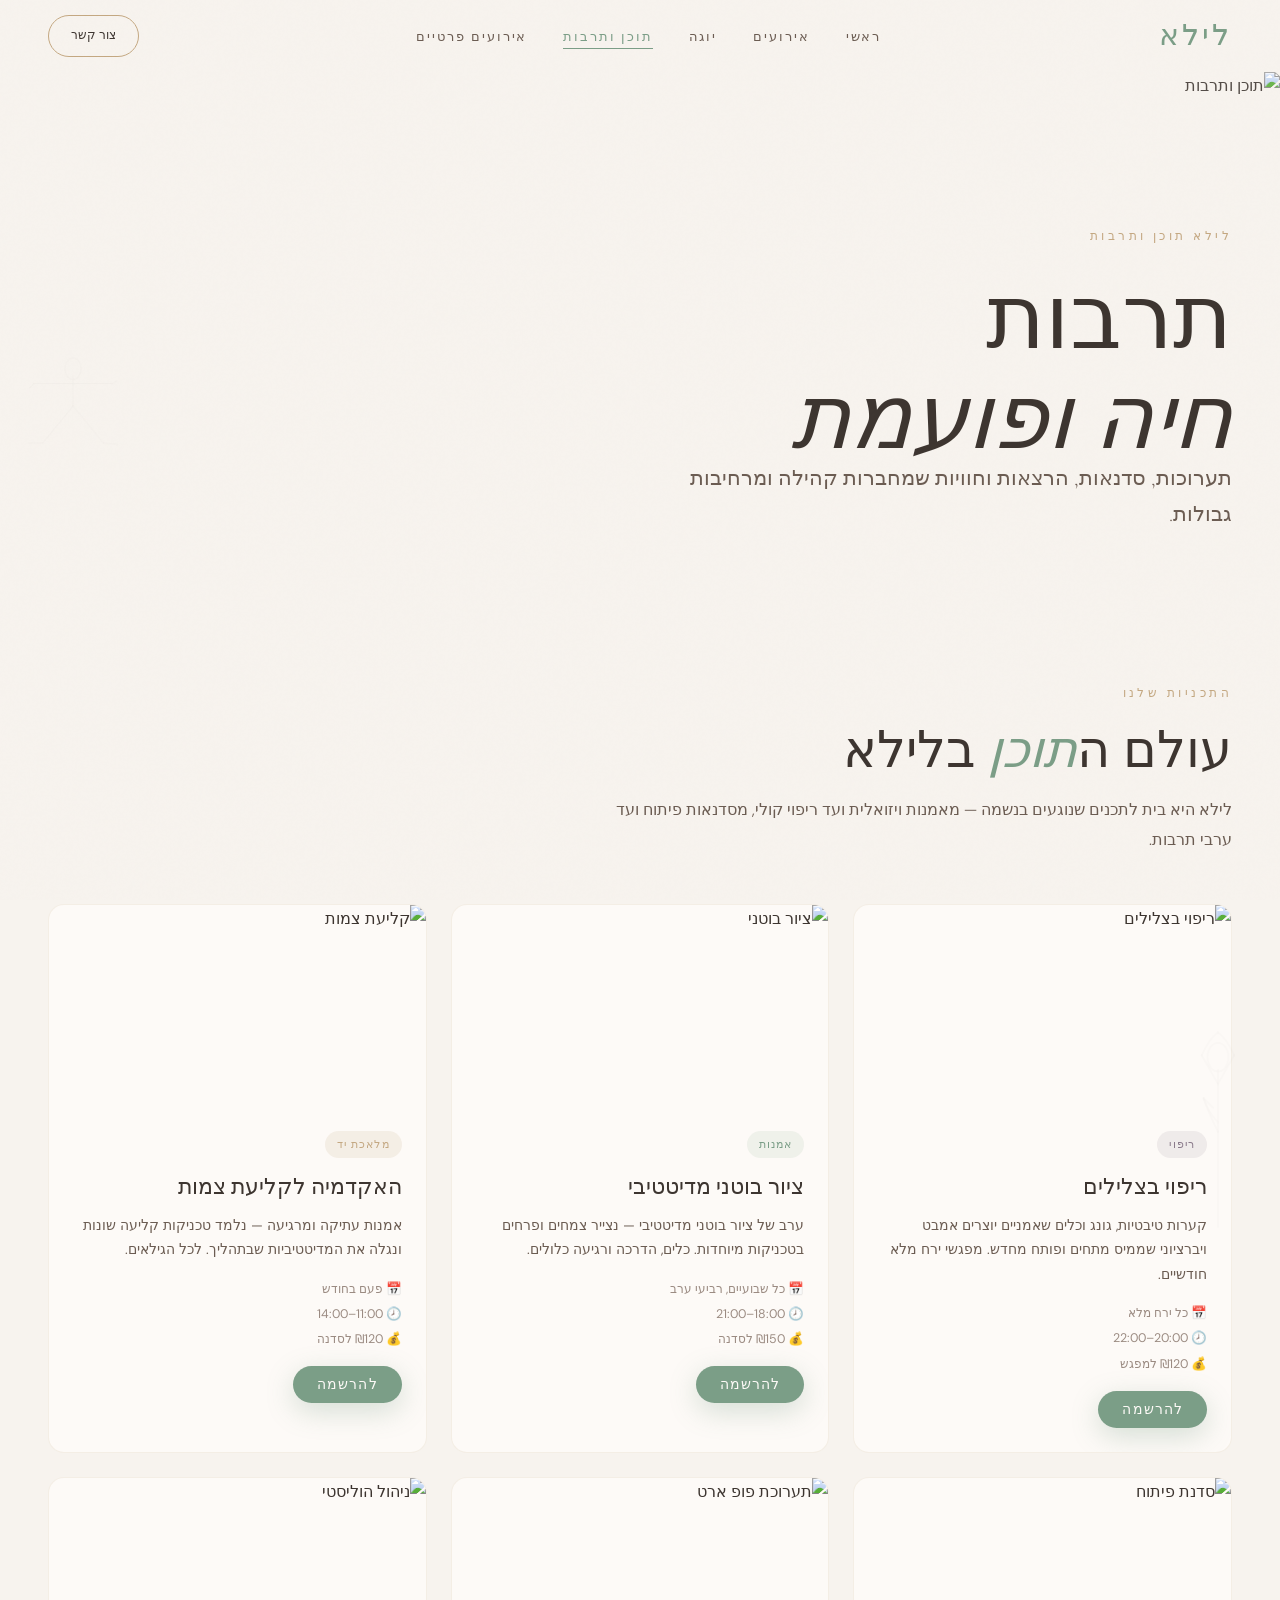
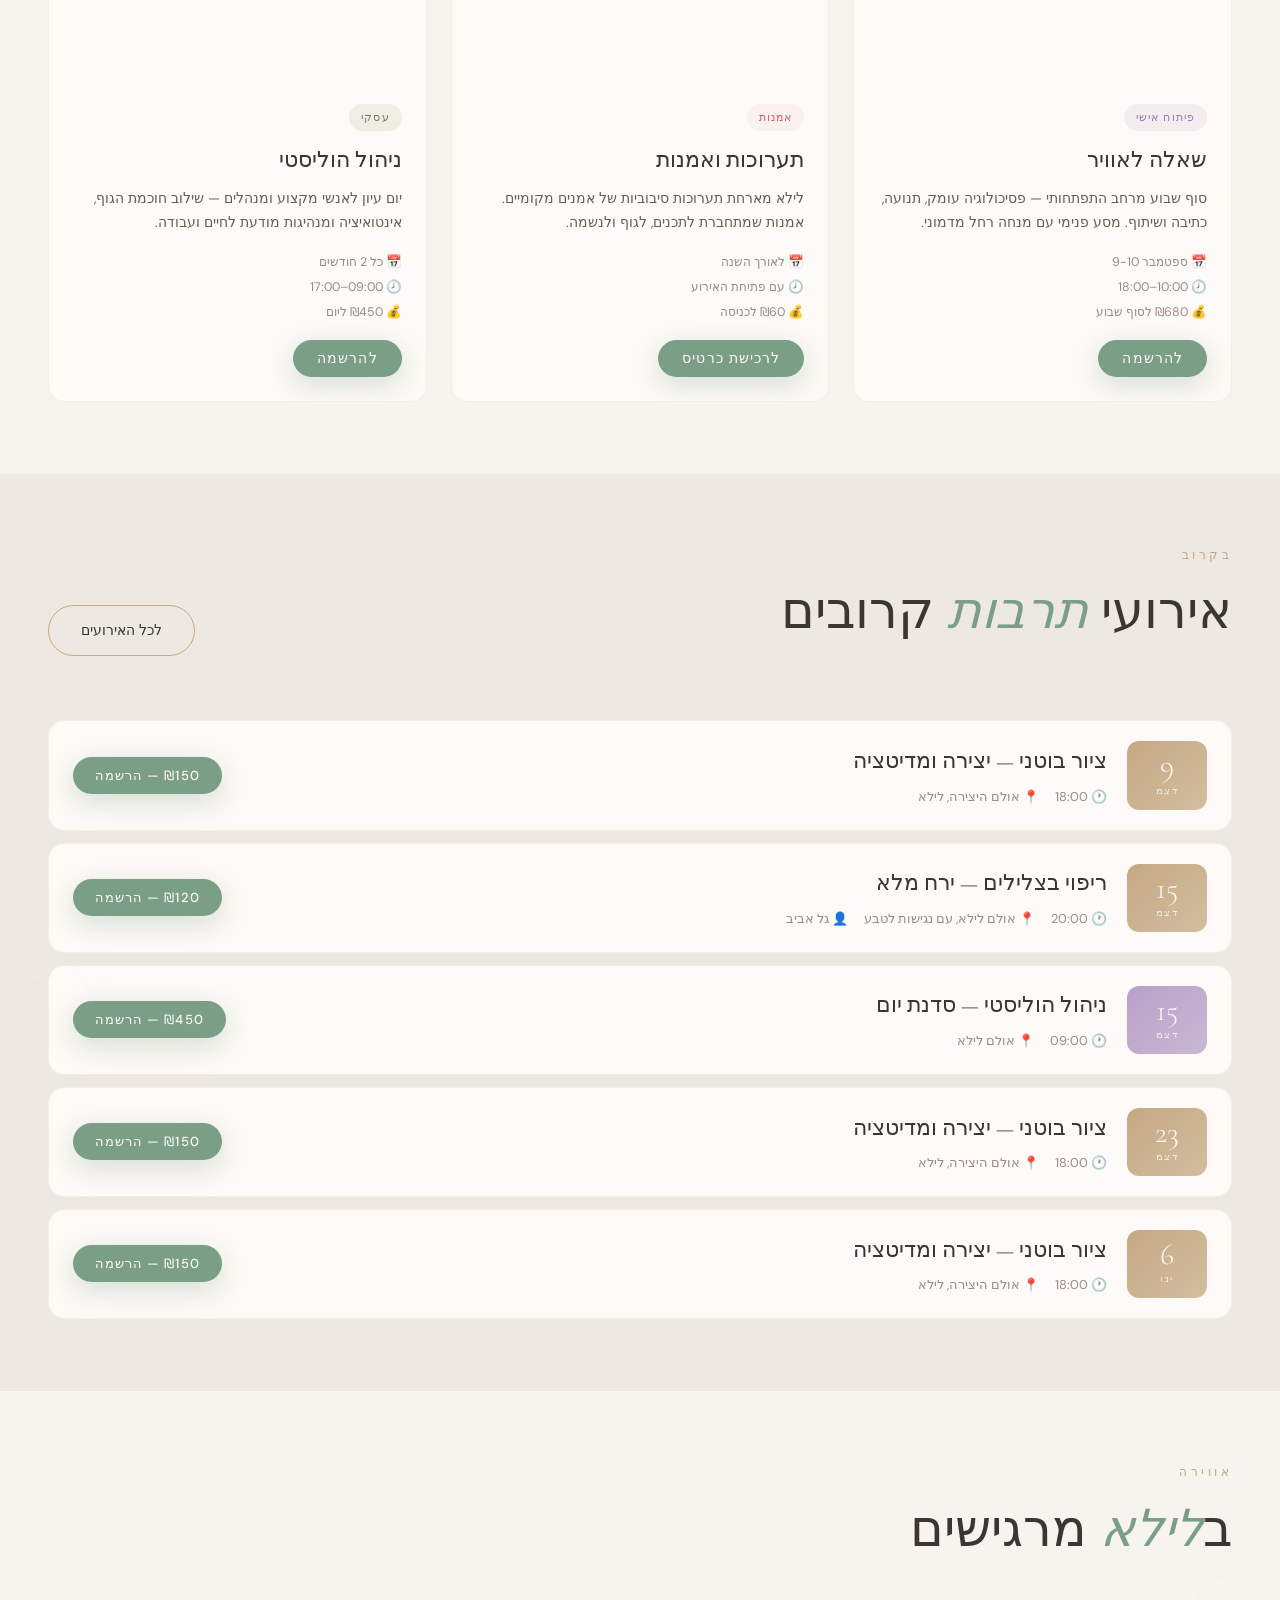
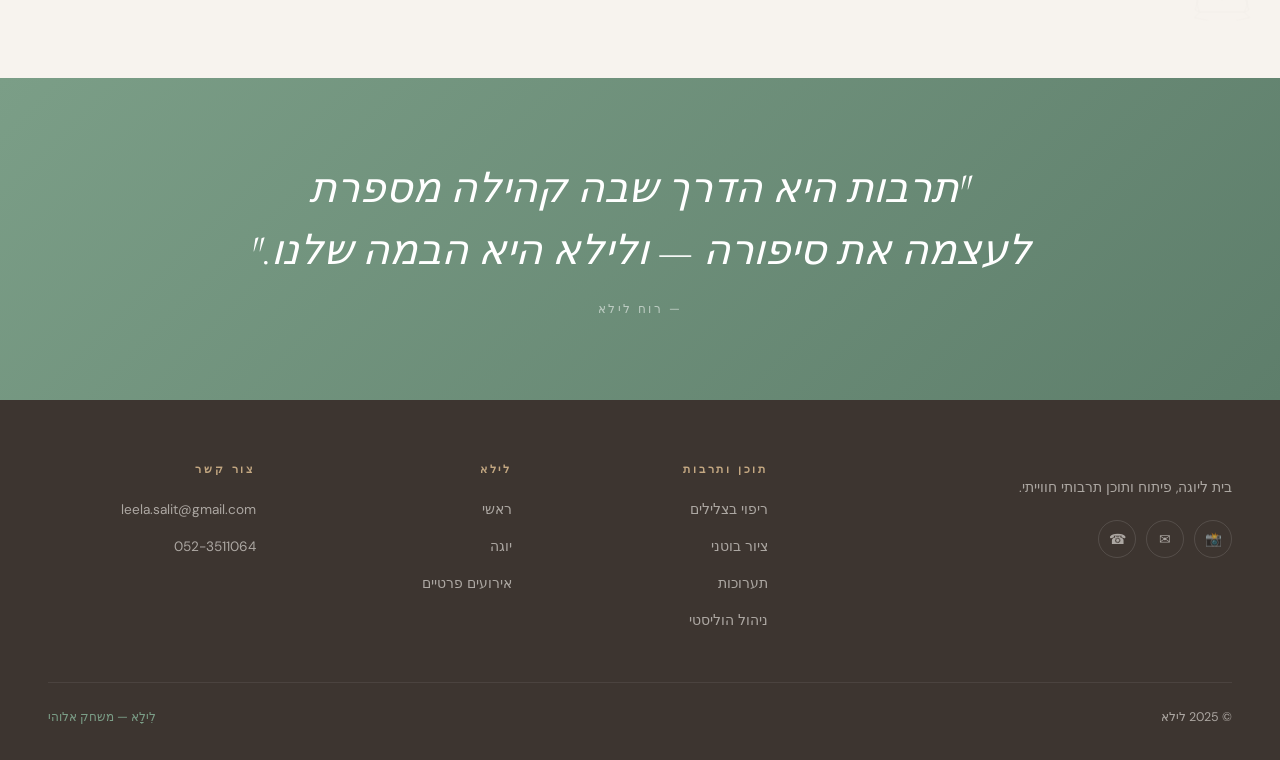
==== commit 07751ad3: "Comprehensive mobile redesign — all pages Full responsive overhaul: hero overlay/layout for mobile, " ====
--- a/culture.html
+++ b/culture.html
@@ -23,8 +23,13 @@
 .upcoming-card:hover { border-color:var(--sage); transform:translateX(-5px); box-shadow:var(--shadow); }
 
 @media(max-width:900px){
+  .program-cards { grid-template-columns:1fr 1fr; }
+  .upcoming-card { grid-template-columns:70px 1fr; }
+}
+@media(max-width:640px){
   .program-cards { grid-template-columns:1fr; }
-  .upcoming-card { grid-template-columns:70px 1fr; }
+  .upcoming-card { grid-template-columns:60px 1fr; gap:14px; padding:16px 16px; }
+  .prog-card-img { height:170px; }
 }
 </style>
 </head>
--- a/css/style.css
+++ b/css/style.css
@@ -824,23 +824,134 @@
 
 /* ─── Responsive ─────────────────────────────────────────────── */
 @media (max-width: 1024px) {
-  .footer-grid { grid-template-columns: 1fr 1fr; }
-}
+  .footer-grid { grid-template-columns: 1fr 1fr; gap: 36px; }
+  section { padding: 64px 32px; }
+  .hero-content { padding: 0 32px; }
+}
+
 @media (max-width: 768px) {
-  section { padding: 60px 24px; }
-  #nav { padding: 0 20px; }
+  :root { --nav-h: 60px; }
+  /* ── Global ── */
+  section { padding: 48px 20px; }
+  .section-header { margin-bottom: 36px; }
+  .section-header-row { flex-direction: column; align-items: flex-start; gap: 16px; }
+  .section-inner { padding: 0; }
+
+  /* ── Nav ── */
+  #nav { padding: 0 20px; height: 60px; }
   .nav-links, .nav-cta { display: none; }
   .nav-hamburger { display: flex; }
-  .hero-content { grid-template-columns: 1fr; }
+  .nav-mobile-menu { top: 60px; }
+  .nav-mobile-menu a { font-size: 1.7rem; gap: 28px; }
+
+  /* ── Hero (index) ── */
   .hero-lotus-wrap { display: none; }
-  .gallery-masonry { columns: 2; }
-  .footer-grid { grid-template-columns: 1fr; gap: 32px; }
-  .event-row { grid-template-columns: 72px 1fr; }
+  .gallery-masonry { columns: 2; column-gap: 10px; }
+  .gallery-masonry img { margin-bottom: 10px; }
+
+  /* ── About ── */
+  .about-imgs { height: 260px; }
+  .about-img-main { width: 80%; height: 75%; }
+  .about-img-sub { width: 52%; height: 44%; }
+  .pillars-row { grid-template-columns: 1fr; gap: 16px; }
+
+  /* ── Services ── */
+  .svcs-photo-grid { grid-template-columns: 1fr 1fr; }
+
+  /* ── Events ── */
+  .event-row { grid-template-columns: 64px 1fr; gap: 14px; padding: 16px 18px; }
   .event-expand { display: none; }
-  .page-hero { padding: 60px 24px; }
+  .event-detail-panel { padding: 0 18px; }
+  .event-detail-panel.open { padding: 18px 18px 22px; }
+  .event-meta-row { gap: 8px; font-size: 0.75rem; }
+
+  /* ── Calendar ── */
+  .cal-wrap { border-radius: 12px; }
+  .cal-header { padding: 14px 18px; }
+  .cal-month-title { font-size: 1.1rem; }
+  .cal-grid { padding: 10px 8px; }
+  .cal-day { aspect-ratio: unset; min-height: 48px; padding: 3px 3px; }
+  .cal-day-num { font-size: 0.7rem; }
+  .cal-day-label { font-size: 0.42rem; padding: 1px 3px; }
+  .cal-day-labels { gap: 1px; margin-top: 1px; }
+  .cal-weekday { font-size: 0.6rem; }
+
+  /* Calendar popup → bottom sheet on mobile */
+  .cal-day-popup {
+    position: fixed !important;
+    bottom: 0 !important; top: auto !important;
+    left: 0 !important; right: 0 !important;
+    width: 100% !important; max-height: 75vh;
+    border-radius: 20px 20px 0 0;
+    transform: translateY(100%) scale(1) !important;
+    transform-origin: bottom center;
+    opacity: 1 !important;
+  }
+  .cal-day-popup.visible {
+    transform: translateY(0) scale(1) !important;
+  }
+
+  /* ── Quote ── */
+  .quote-section { padding: 52px 20px; }
+
+  /* ── Contact / Forms ── */
+  .contact-grid { grid-template-columns: 1fr; gap: 0; }
   .form-row-2 { grid-template-columns: 1fr; }
-}
+
+  /* ── Footer ── */
+  footer { padding: 44px 20px 24px; }
+  .footer-grid { grid-template-columns: 1fr; gap: 28px; }
+  .footer-col { padding-top: 20px; border-top: 1px solid rgba(255,255,255,0.07); }
+  .footer-bottom { flex-direction: column; text-align: center; gap: 8px; }
+  .footer-desc { max-width: 100%; font-size: 0.82rem; }
+
+  /* ── Page hero (sub-pages) ── */
+  .page-hero { padding: 52px 20px 36px; min-height: 38vh; }
+  .page-hero-content h1 { font-size: clamp(1.8rem, 7vw, 2.6rem); }
+
+  /* ── Pricing ── */
+  .price-card.featured { transform: none; }
+  .price-card { padding: 28px 22px; }
+
+  /* ── Instructor cards ── */
+  .instructor-card { padding: 18px; gap: 14px; }
+  .instructor-avatar { width: 56px; height: 56px; }
+
+  /* ── Modals ── */
+  .modal-box { padding: 28px 20px; }
+}
+
 @media (max-width: 480px) {
-  h1 { font-size: 2.4rem; }
+  /* ── Global ── */
+  section { padding: 40px 16px; }
+  h2 { font-size: 1.9rem; }
+  .section-label { font-size: 0.66rem; letter-spacing: 0.22em; }
+
+  /* ── Nav ── */
+  .nav-mobile-menu a { font-size: 1.5rem; }
+
+  /* ── Services ── */
+  .svcs-photo-grid { grid-template-columns: 1fr; }
+  .svc-photo-card { aspect-ratio: 4/3; }
+
+  /* ── Events ── */
+  .event-row { padding: 14px 14px; gap: 12px; }
+  .event-date-badge { padding: 7px 5px; }
+  .event-date-badge .day { font-size: 1.45rem; }
+  .event-date-badge .month { font-size: 0.58rem; }
+  .event-title-main { font-size: 1.05rem; }
+
+  /* ── Calendar ── */
+  .cal-day { min-height: 42px; }
+  .cal-day-label { font-size: 0.38rem; }
+
+  /* ── Gallery ── */
   .gallery-masonry { columns: 1; }
-}
+
+  /* ── Buttons ── */
+  .btn-primary { padding: 13px 28px; font-size: 0.84rem; }
+  .btn-outline  { padding: 12px 24px; font-size: 0.82rem; }
+
+  /* ── Footer ── */
+  .footer-social a { width: 34px; height: 34px; }
+}
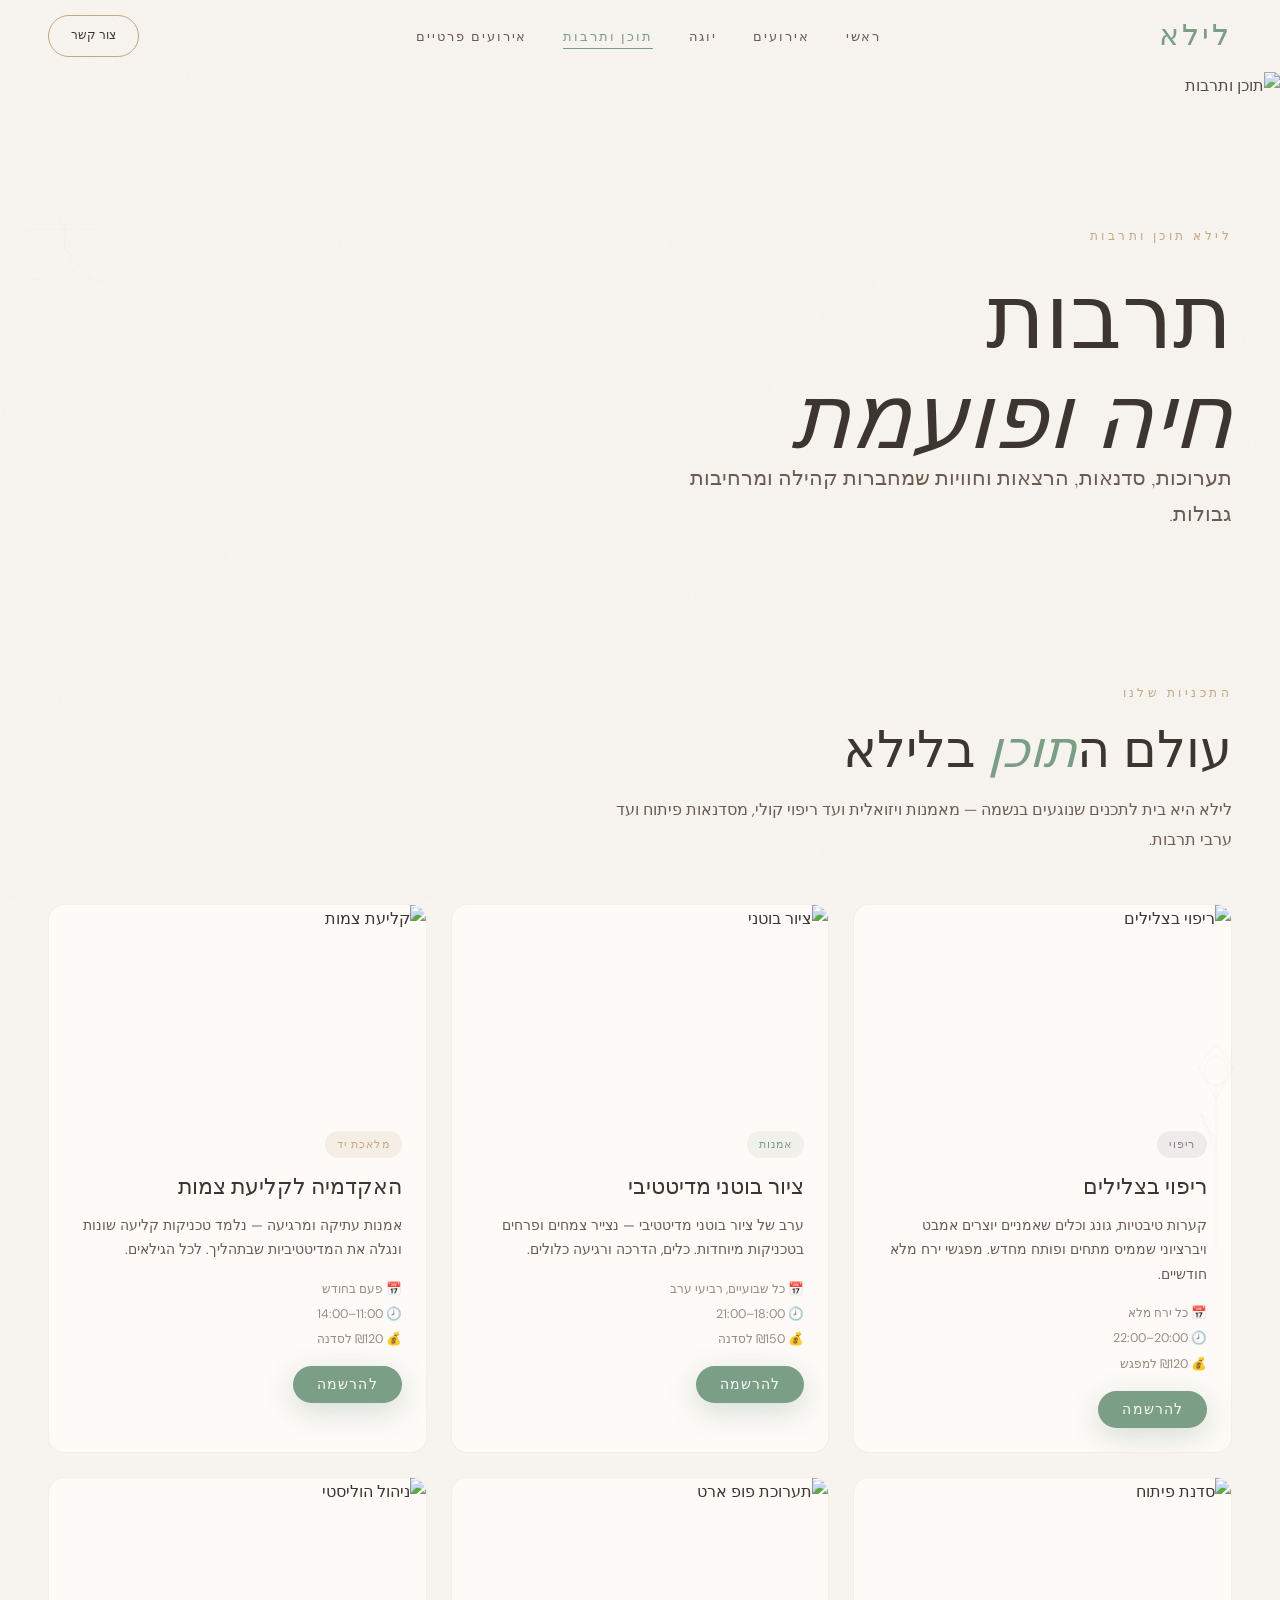
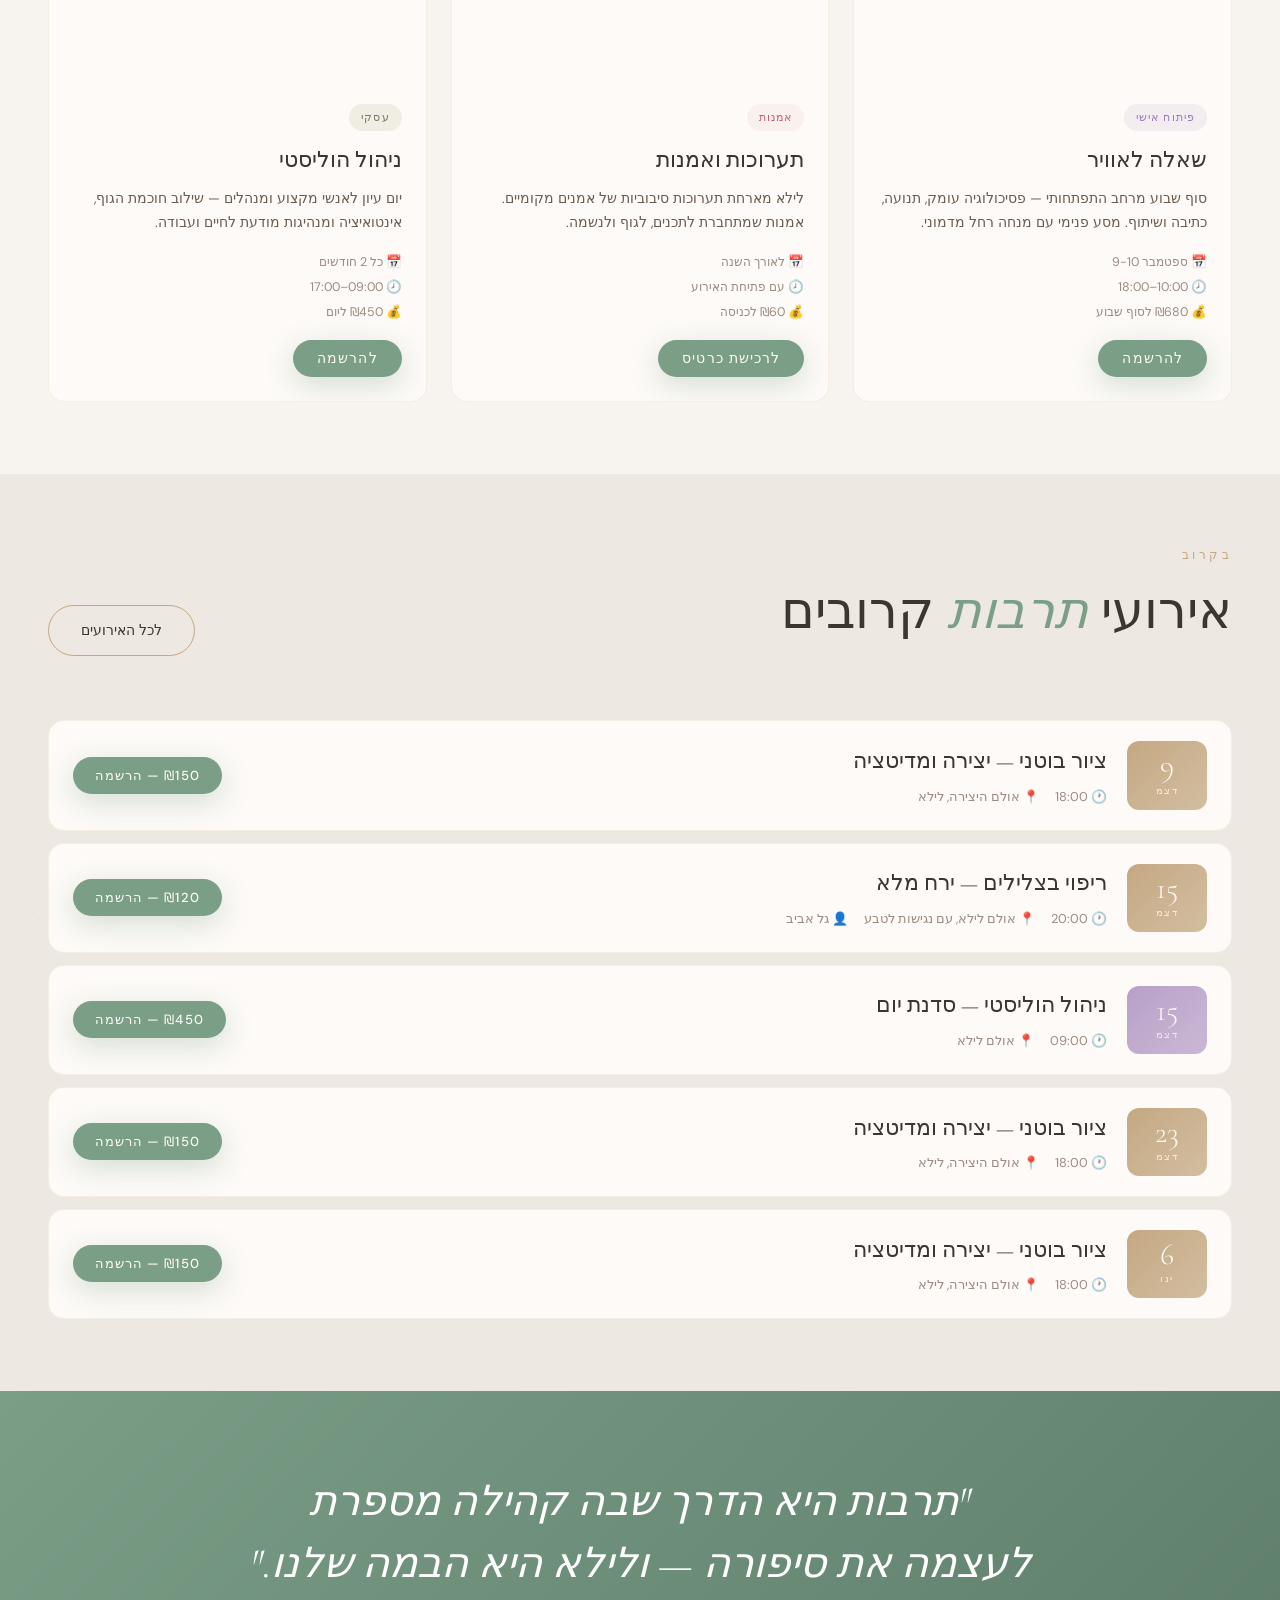
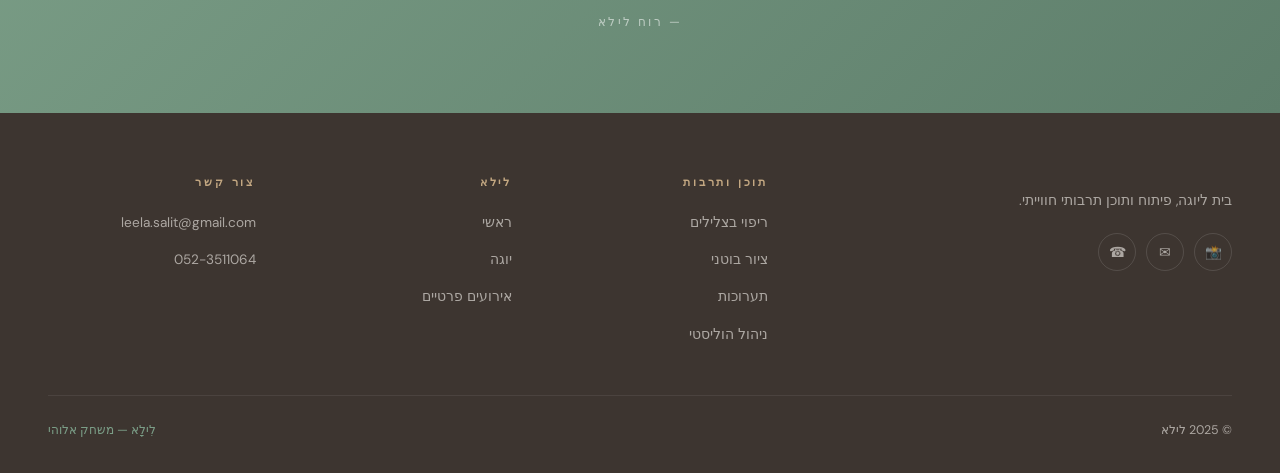
==== commit 03bb240f: "Mobile-only redesign across all pages - index: pillars 2-per-row, services compact 2-col (1:1 aspect" ====
--- a/culture.html
+++ b/culture.html
@@ -27,9 +27,25 @@
   .upcoming-card { grid-template-columns:70px 1fr; }
 }
 @media(max-width:640px){
-  .program-cards { grid-template-columns:1fr; }
-  .upcoming-card { grid-template-columns:60px 1fr; gap:14px; padding:16px 16px; }
-  .prog-card-img { height:170px; }
+  /* Reduce hero height */
+  .page-hero { min-height:36vh !important; }
+  .page-hero-overlay { background:linear-gradient(to top, rgba(247,243,238,0.98) 0%, rgba(247,243,238,0.85) 55%, rgba(247,243,238,0.2) 100%) !important; }
+
+  /* Program cards: compact horizontal layout */
+  .program-cards { grid-template-columns:1fr; gap:10px; }
+  .prog-card { display:flex; flex-direction:row; min-height:0; }
+  .prog-card-img { width:110px; height:auto; min-height:110px; flex-shrink:0; object-fit:cover; transition:none; }
+  .prog-card:hover .prog-card-img { transform:none; }
+  .prog-card-body { padding:14px 12px; flex:1; min-width:0; }
+  .prog-title { font-size:1.05rem; margin-bottom:4px; }
+  .prog-desc { font-size:0.78rem; line-height:1.55; margin-bottom:8px;
+    display:-webkit-box; -webkit-line-clamp:2; -webkit-box-orient:vertical; overflow:hidden; }
+  .prog-meta { font-size:0.72rem; gap:2px; }
+  .prog-card-body .btn-primary { padding:7px 14px !important; font-size:0.76rem !important; margin-top:8px !important; }
+
+  /* Upcoming events: stack button below */
+  .upcoming-card { grid-template-columns:56px 1fr; gap:10px; padding:12px 14px; }
+  .upcoming-card > button.btn-primary { grid-column:1/-1; width:100% !important; padding:9px 0 !important; }
 }
 </style>
 </head>
@@ -182,21 +198,6 @@
   </div>
 </section>
 
-<!-- GALLERY -->
-<section style="background:var(--cream)">
-  <div class="section-inner">
-    <span class="section-label reveal">אווירה</span>
-    <h2 class="section-title reveal d1">ב<em>לילא</em> מרגישים</h2>
-    <div class="gallery-masonry reveal">
-      <img src="https://static.wixstatic.com/media/7ea0d3_fa94732217804aebb374ef1eac3ce11a~mv2.jpeg" alt="" loading="lazy"/>
-      <img src="https://static.wixstatic.com/media/7ea0d3_fc62b8bb566e4cfe86070bbccc6af6b4~mv2.jpg" alt="" loading="lazy"/>
-      <img src="https://static.wixstatic.com/media/7ea0d3_c9223845059b48eeb9db6ecb1bc102e8~mv2.jpg" alt="" loading="lazy"/>
-      <img src="https://static.wixstatic.com/media/38a166_30cf096aa5cf4180a2c3c27f84aacd9f~mv2.png" alt="" loading="lazy"/>
-      <img src="https://static.wixstatic.com/media/7ea0d3_4b6422c5966448598501a9d9d69a41e0~mv2.jpeg" alt="" loading="lazy"/>
-      <img src="https://static.wixstatic.com/media/7ea0d3_e372021615b04f58b15e1a0d51d81599~mv2.jpeg" alt="" loading="lazy"/>
-    </div>
-  </div>
-</section>
 <div id="lightbox" class="lightbox"><span class="lightbox-close">×</span><img src="" alt=""/></div>
 
 <div class="quote-section">
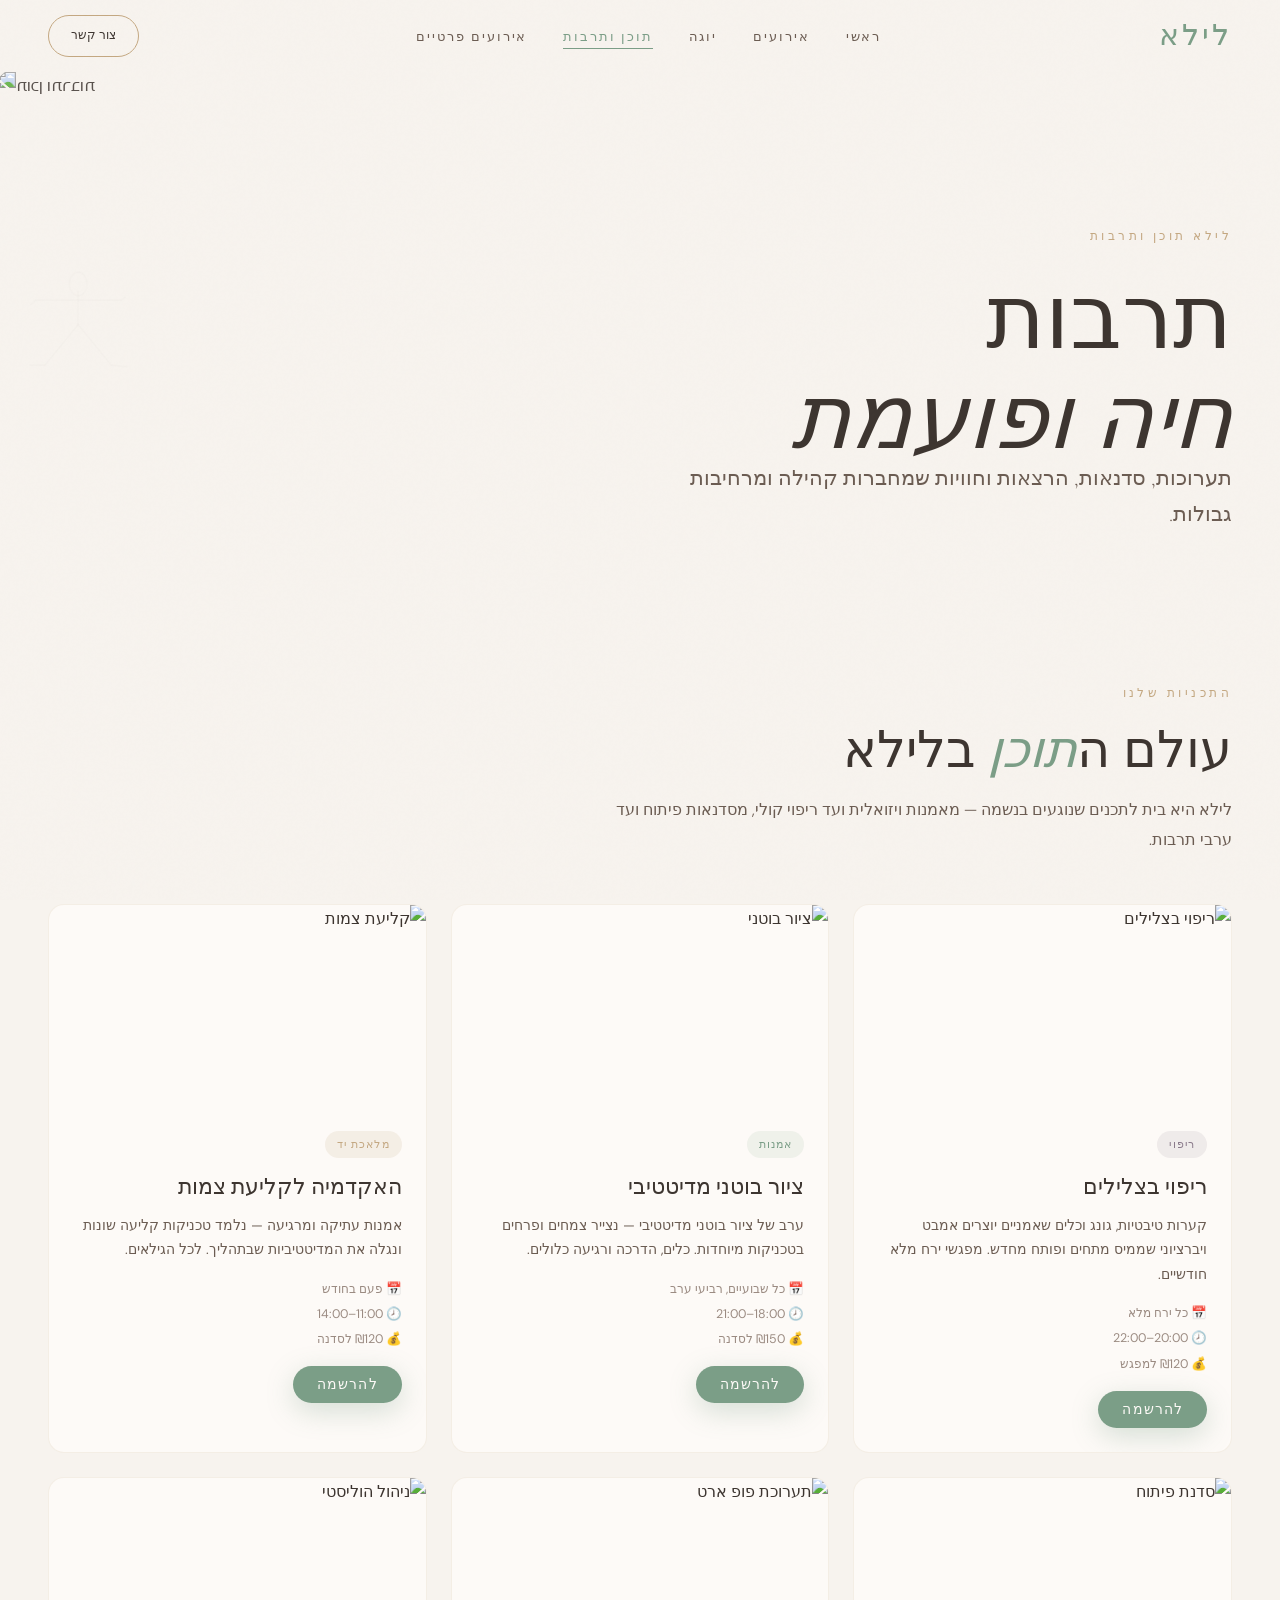
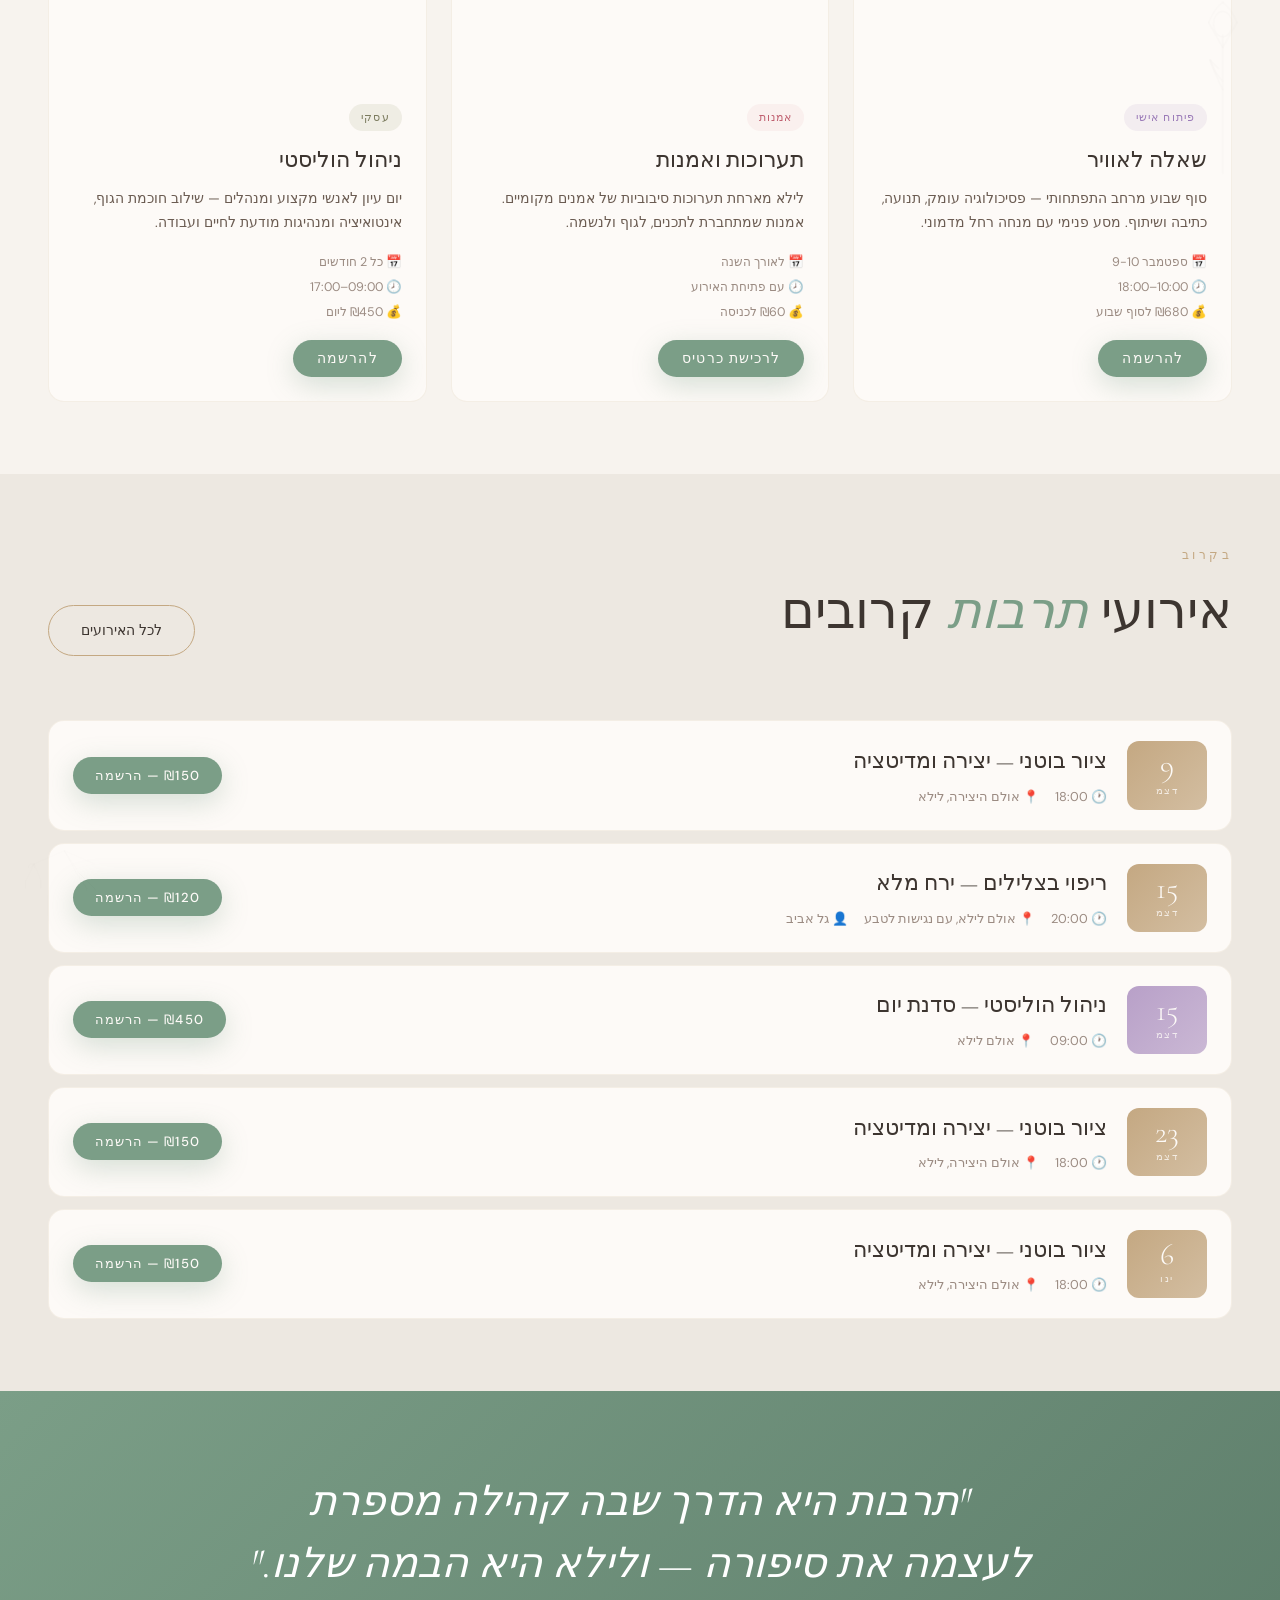
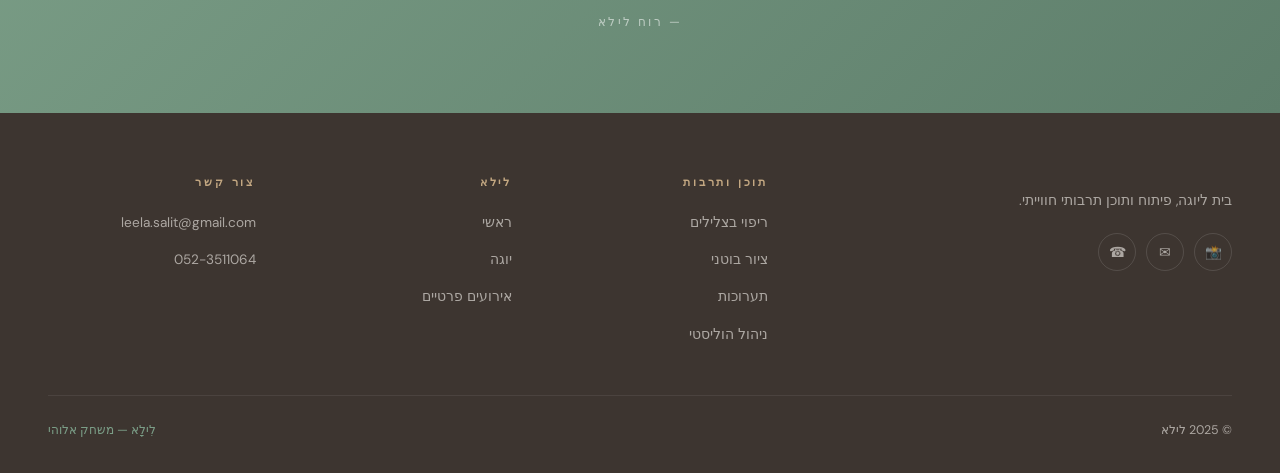
==== commit 85915900: "Mobile redesign + hero image refresh across all pages - Replace hero images on all 4 pages with high" ====
--- a/culture.html
+++ b/culture.html
@@ -73,7 +73,7 @@
 
 <!-- PAGE HERO -->
 <div class="page-hero" style="min-height:60vh">
-  <img class="page-hero-img" src="https://static.wixstatic.com/media/38a166_213336aa750c4a5dba6aa24246722fe6~mv2.jpg" alt="תוכן ותרבות" style="opacity:0.88"/>
+  <img class="page-hero-img" src="https://images.unsplash.com/photo-1758522274945-7f000385a3dd?w=1920&q=90" alt="תוכן ותרבות" style="opacity:0.85;object-position:center 25%;transform:scaleX(-1)"/>
   <div class="page-hero-overlay" style="background:linear-gradient(to top,var(--cream) 0%,rgba(247,243,238,0.15) 40%,transparent 100%)"></div>
   <div class="page-hero-content">
     <span class="section-label reveal">לילא תוכן ותרבות</span>
--- a/css/style.css
+++ b/css/style.css
@@ -900,7 +900,9 @@
 
   /* ── Footer ── */
   footer { padding: 44px 20px 24px; }
-  .footer-grid { grid-template-columns: 1fr; gap: 28px; }
+  .footer-grid { grid-template-columns: 1fr 1fr; gap: 24px 32px; }
+  .footer-grid > div:first-child { grid-column: 1 / -1; }
+  .footer-grid > div:last-child { grid-column: 1 / -1; }
   .footer-col { padding-top: 20px; border-top: 1px solid rgba(255,255,255,0.07); }
   .footer-bottom { flex-direction: column; text-align: center; gap: 8px; }
   .footer-desc { max-width: 100%; font-size: 0.82rem; }
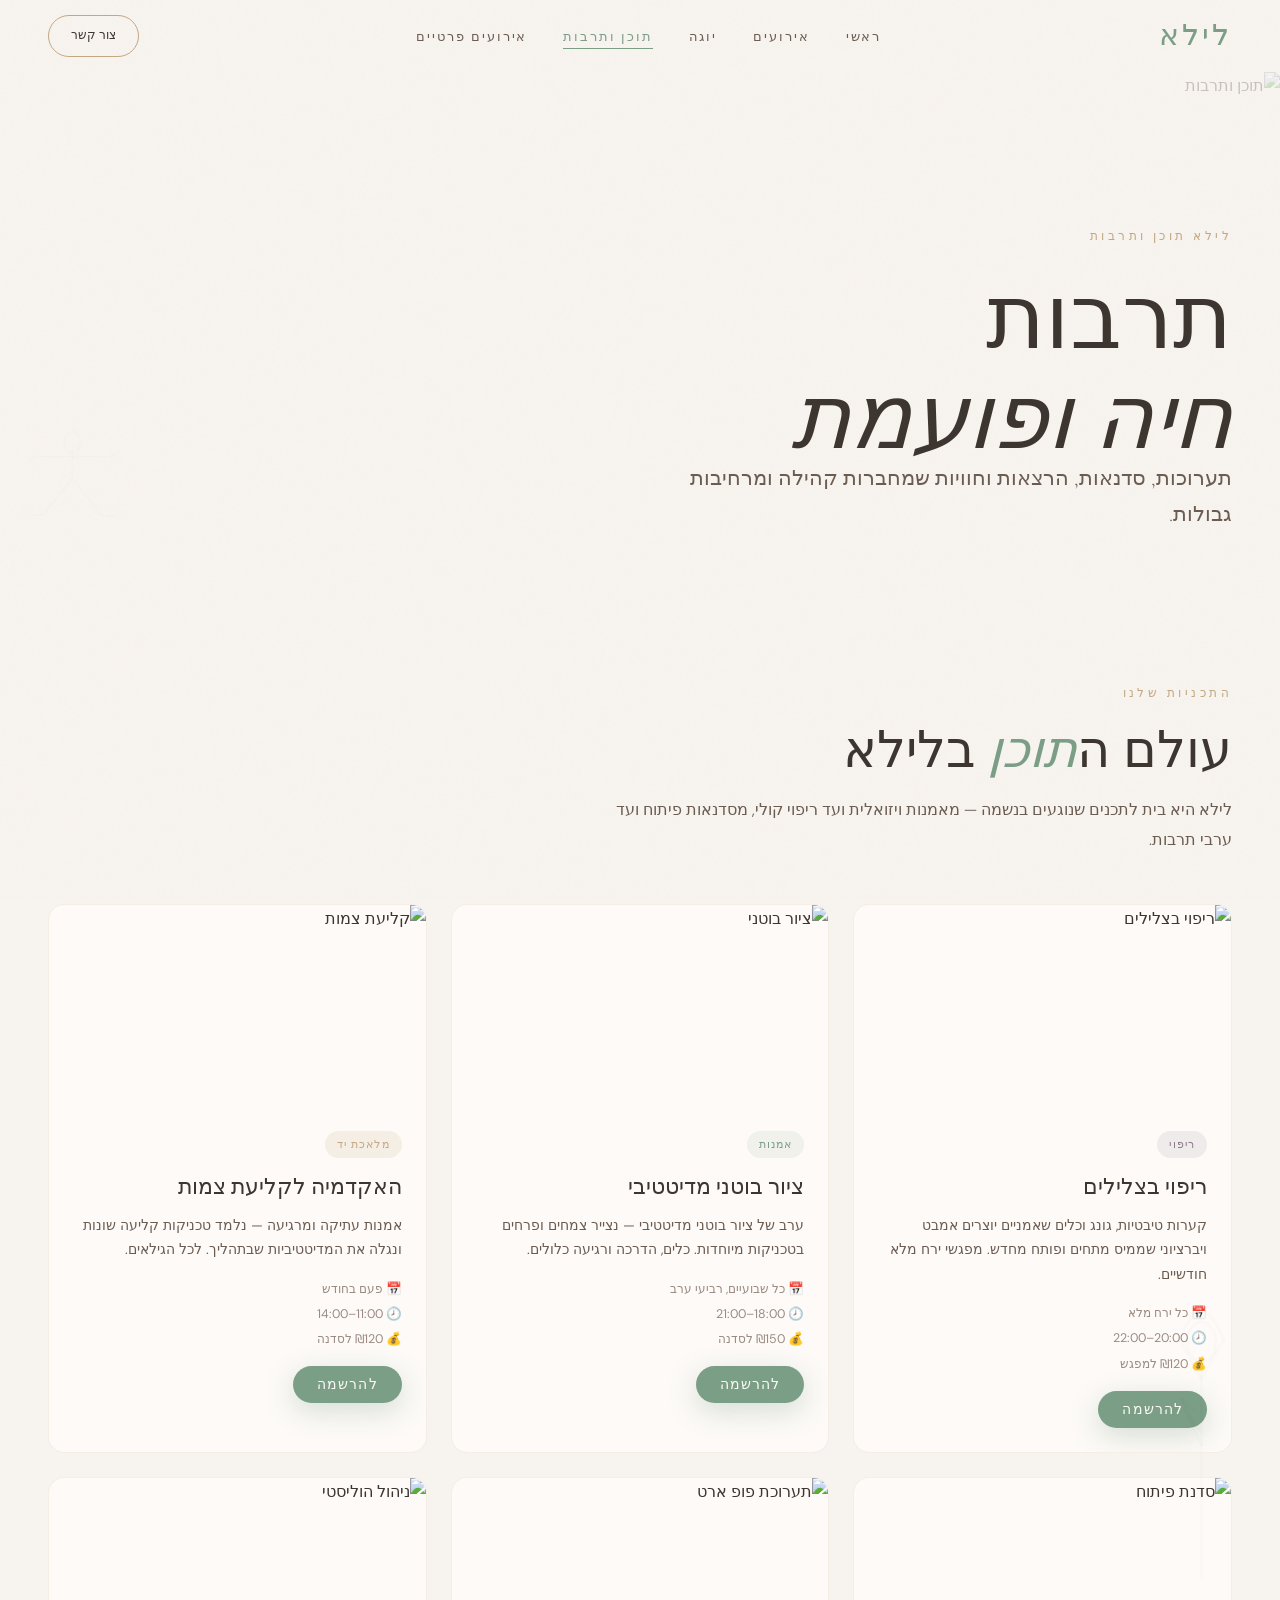
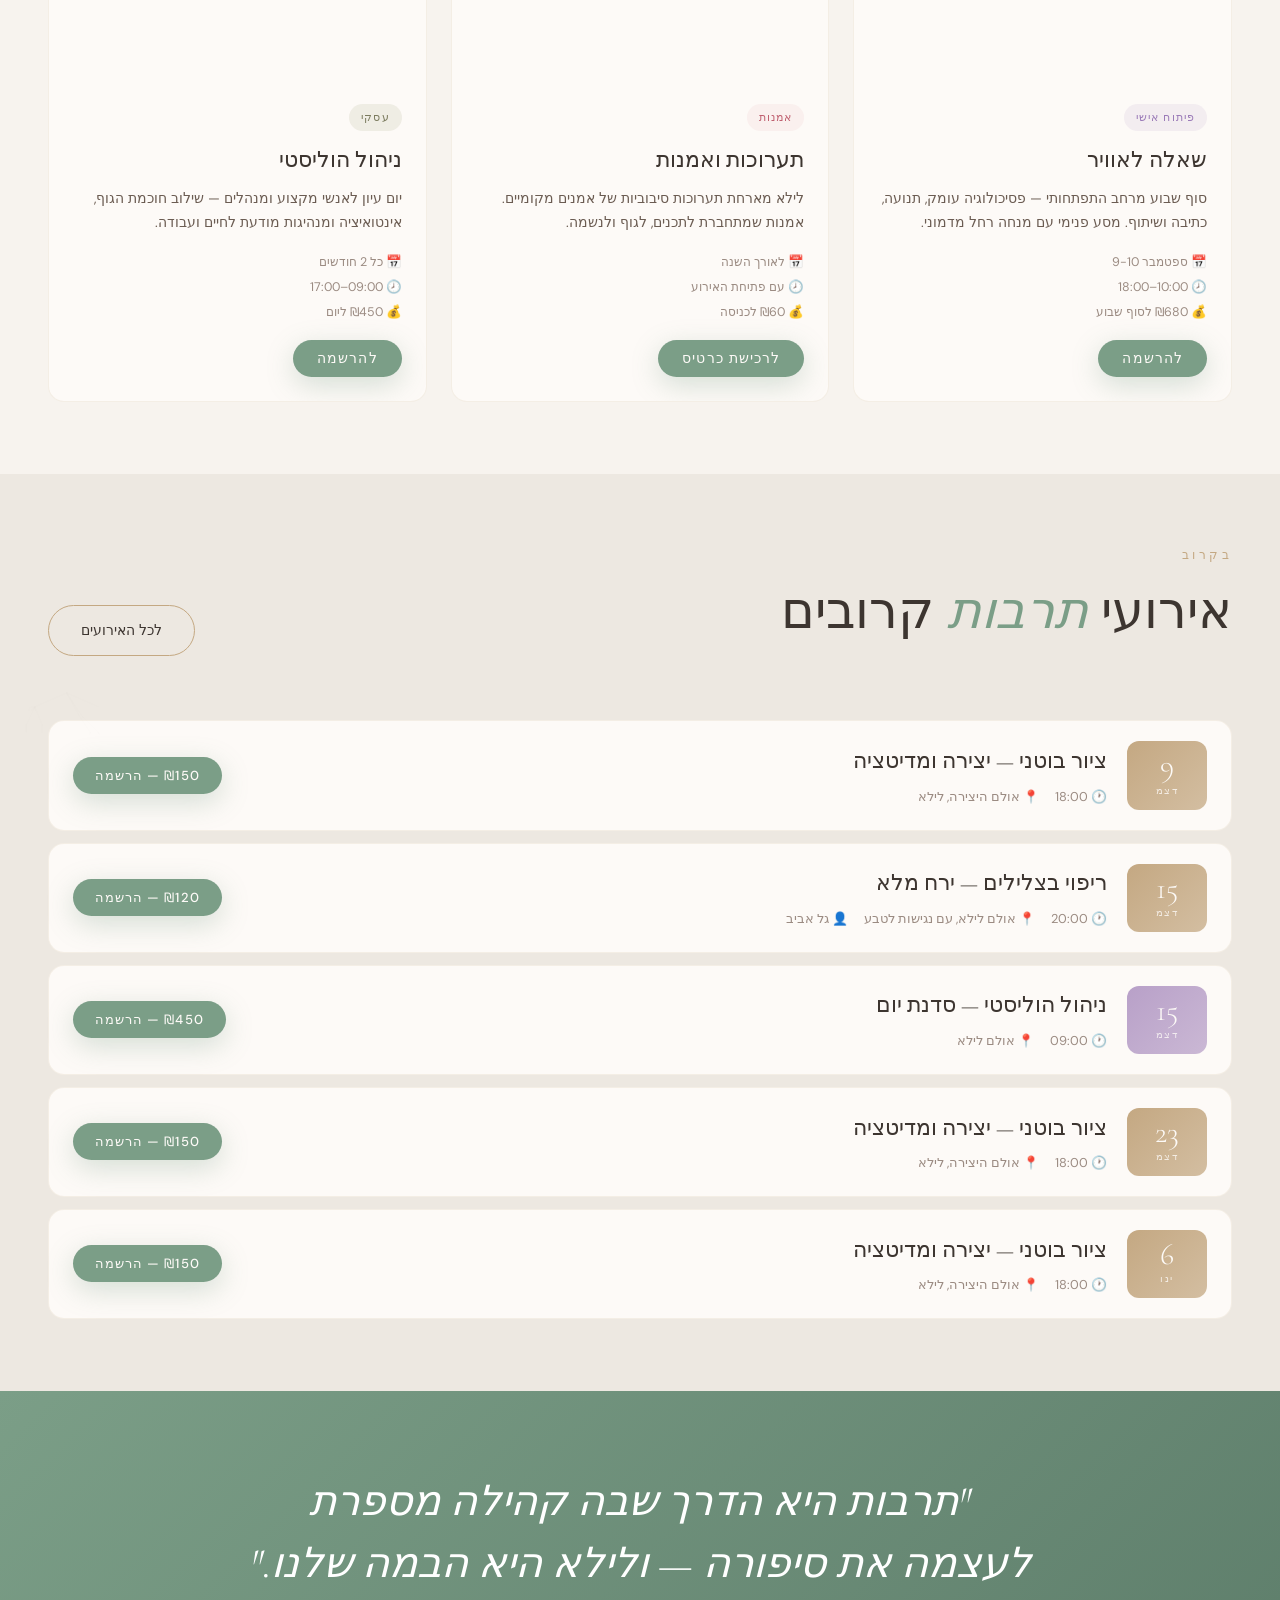
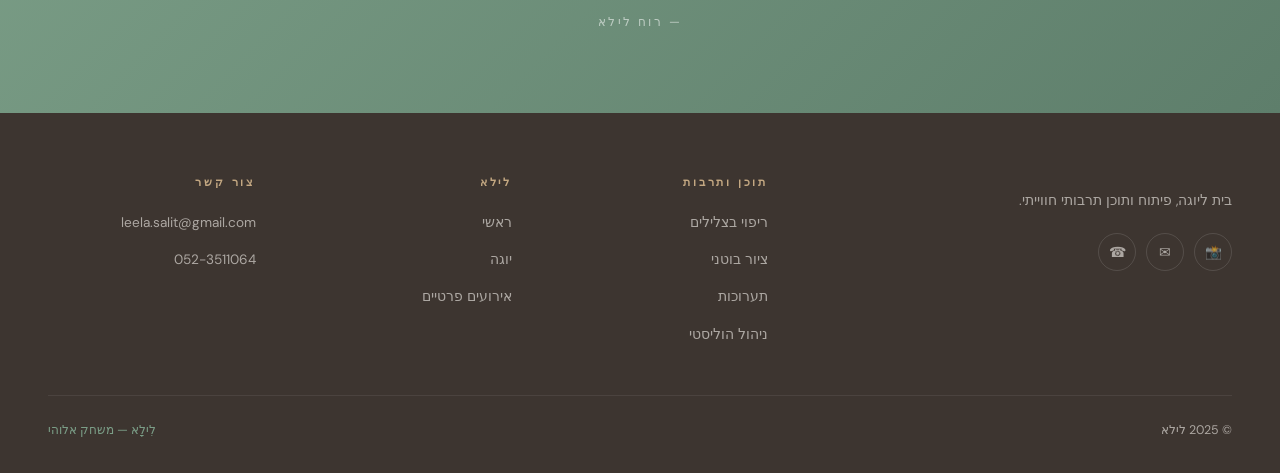
==== commit 5e17462a: "Replace page hero images with Leela gallery + mobile hero stacked layout - yoga, culture, private-ev" ====
--- a/culture.html
+++ b/culture.html
@@ -27,10 +27,6 @@
   .upcoming-card { grid-template-columns:70px 1fr; }
 }
 @media(max-width:640px){
-  /* Reduce hero height */
-  .page-hero { min-height:36vh !important; }
-  .page-hero-overlay { background:linear-gradient(to top, rgba(247,243,238,0.98) 0%, rgba(247,243,238,0.85) 55%, rgba(247,243,238,0.2) 100%) !important; }
-
   /* Program cards: compact horizontal layout */
   .program-cards { grid-template-columns:1fr; gap:10px; }
   .prog-card { display:flex; flex-direction:row; min-height:0; }
@@ -73,7 +69,7 @@
 
 <!-- PAGE HERO -->
 <div class="page-hero" style="min-height:60vh">
-  <img class="page-hero-img" src="https://images.unsplash.com/photo-1758522274945-7f000385a3dd?w=1920&q=90" alt="תוכן ותרבות" style="opacity:0.85;object-position:center 25%;transform:scaleX(-1)"/>
+  <img class="page-hero-img" src="https://static.wixstatic.com/media/38a166_213336aa750c4a5dba6aa24246722fe6~mv2.jpg" alt="תוכן ותרבות" style="object-position:center 25%"/>
   <div class="page-hero-overlay" style="background:linear-gradient(to top,var(--cream) 0%,rgba(247,243,238,0.15) 40%,transparent 100%)"></div>
   <div class="page-hero-content">
     <span class="section-label reveal">לילא תוכן ותרבות</span>
--- a/css/style.css
+++ b/css/style.css
@@ -907,8 +907,28 @@
   .footer-bottom { flex-direction: column; text-align: center; gap: 8px; }
   .footer-desc { max-width: 100%; font-size: 0.82rem; }
 
-  /* ── Page hero (sub-pages) ── */
-  .page-hero { padding: 52px 20px 36px; min-height: 38vh; }
+  /* ── Page hero (sub-pages) — stacked: image top, text below ── */
+  .page-hero {
+    min-height: 0 !important;
+    height: auto !important;
+    display: block !important;
+    padding: 0 0 28px !important;
+  }
+  .page-hero-img {
+    position: relative !important;
+    inset: auto !important;
+    height: 52vw !important;
+    min-height: 180px !important;
+    max-height: 280px !important;
+    width: 100% !important;
+    opacity: 1 !important;
+    display: block !important;
+  }
+  .page-hero-overlay { display: none !important; }
+  .page-hero-content {
+    position: relative !important;
+    padding: 22px 20px 0 !important;
+  }
   .page-hero-content h1 { font-size: clamp(1.8rem, 7vw, 2.6rem); }
 
   /* ── Pricing ── */
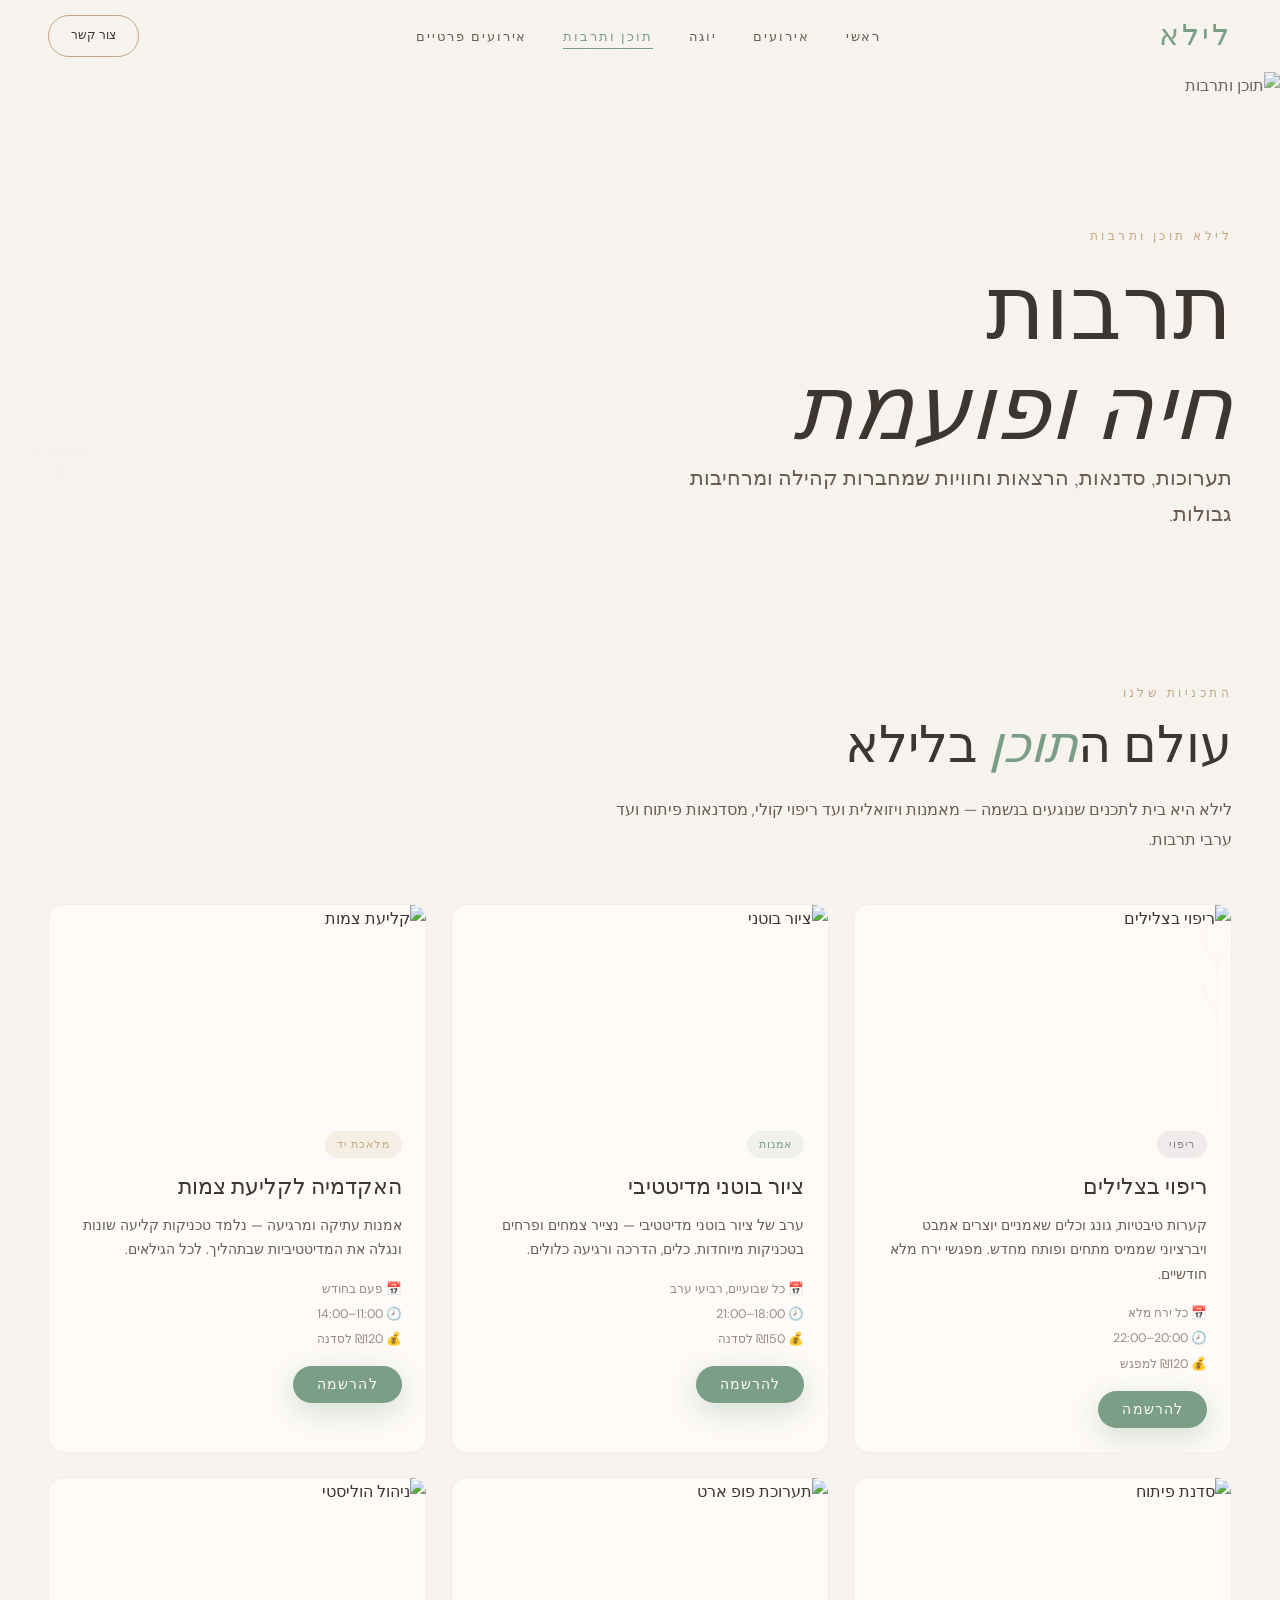
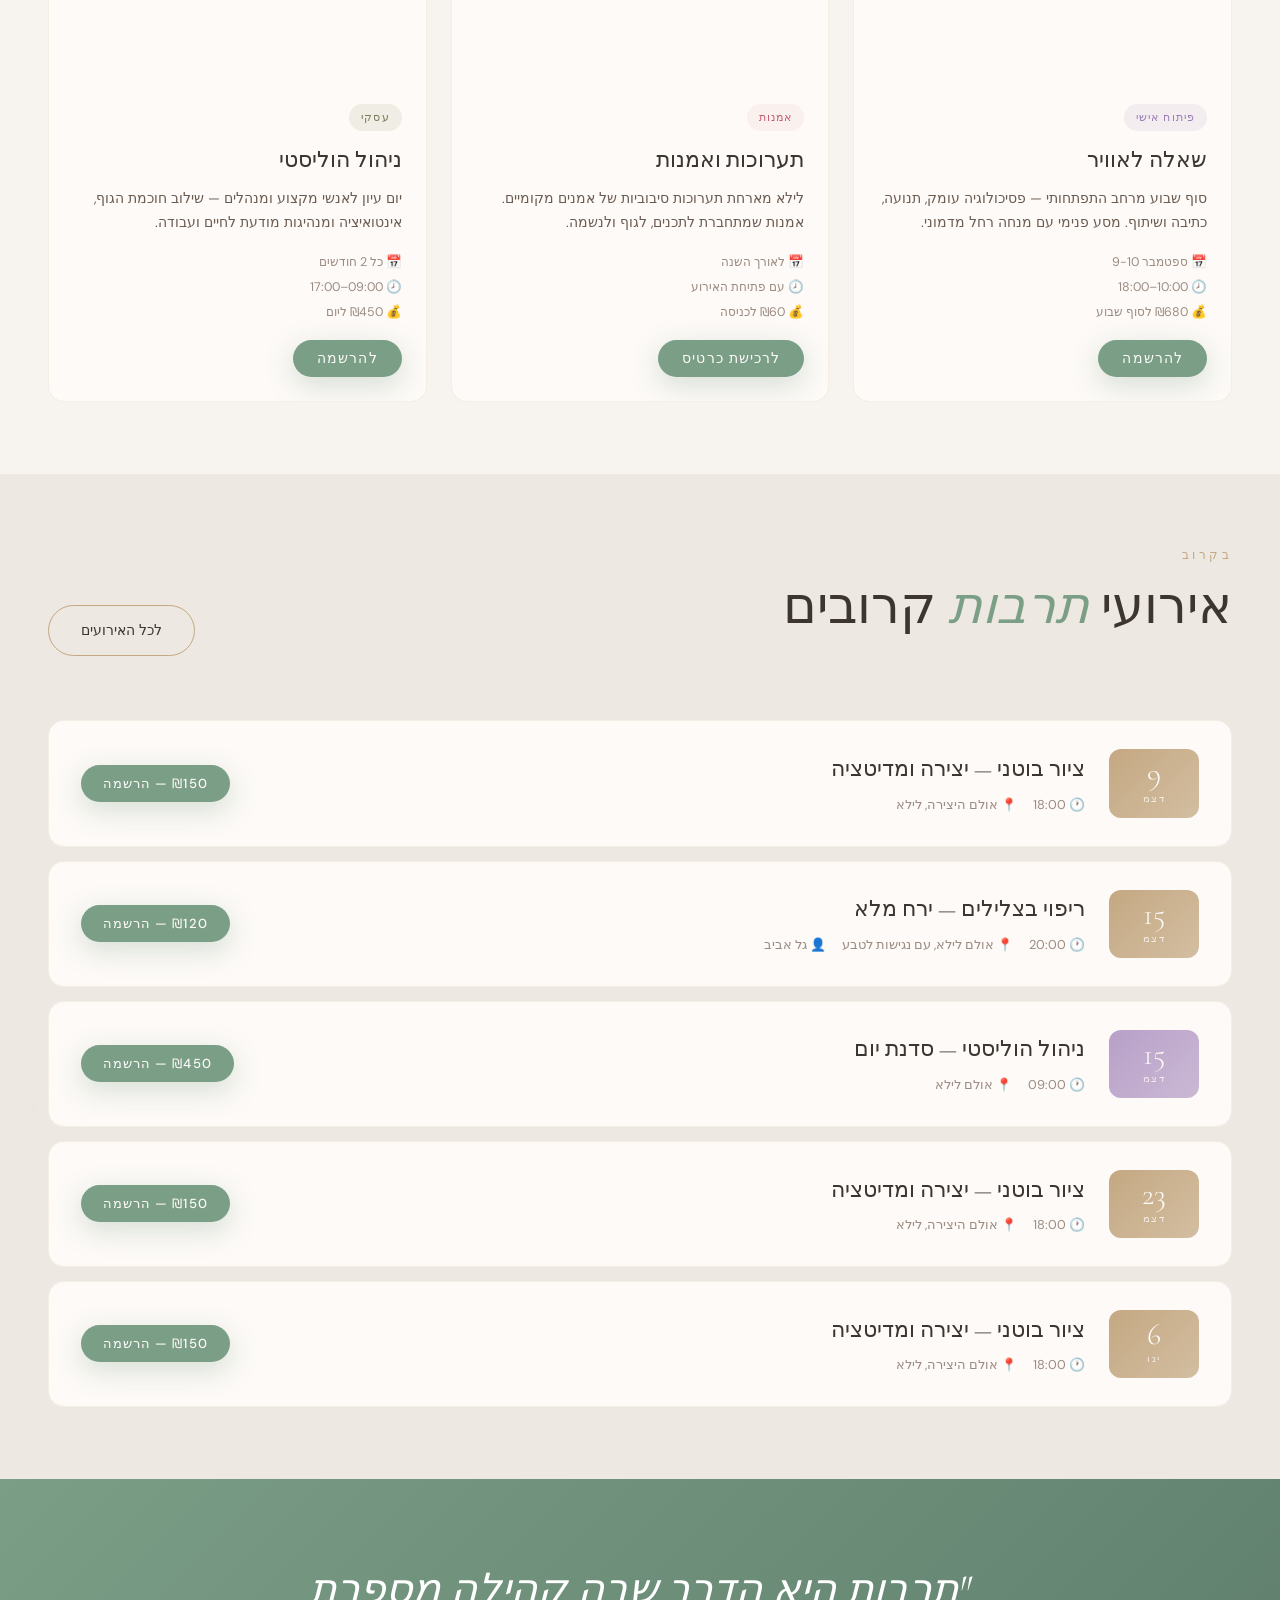
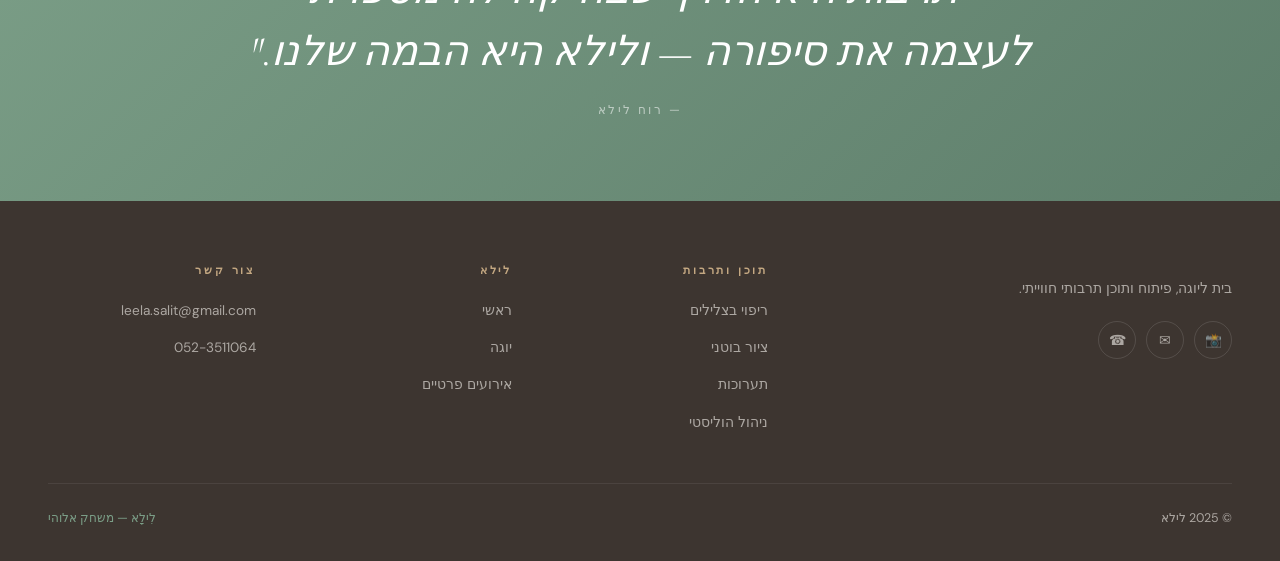
==== commit 270d3b0e: "6 UI improvements: hero brightness, fonts, images, pricing redesign - Fix hero overlay on yoga + cul" ====
--- a/culture.html
+++ b/culture.html
@@ -18,8 +18,8 @@
 .prog-desc { font-size:0.85rem; line-height:1.8; color:var(--brown-l); margin-bottom:16px; }
 .prog-meta { font-size:0.78rem; color:var(--brown-xl); display:flex; flex-direction:column; gap:4px; }
 
-.events-upcoming { display:flex; flex-direction:column; gap:12px; }
-.upcoming-card { display:grid; grid-template-columns:80px 1fr auto; gap:20px; align-items:center; padding:20px 24px; background:var(--white); border-radius:var(--radius); border:1px solid rgba(196,168,130,0.15); cursor:pointer; transition:all var(--transition); }
+.events-upcoming { display:flex; flex-direction:column; gap:14px; }
+.upcoming-card { display:grid; grid-template-columns:90px 1fr auto; gap:24px; align-items:center; padding:28px 32px; background:var(--white); border-radius:var(--radius); border:1px solid rgba(196,168,130,0.15); cursor:pointer; transition:all var(--transition); }
 .upcoming-card:hover { border-color:var(--sage); transform:translateX(-5px); box-shadow:var(--shadow); }
 
 @media(max-width:900px){
@@ -70,7 +70,7 @@
 <!-- PAGE HERO -->
 <div class="page-hero" style="min-height:60vh">
   <img class="page-hero-img" src="https://static.wixstatic.com/media/38a166_213336aa750c4a5dba6aa24246722fe6~mv2.jpg" alt="תוכן ותרבות" style="object-position:center 25%"/>
-  <div class="page-hero-overlay" style="background:linear-gradient(to top,var(--cream) 0%,rgba(247,243,238,0.15) 40%,transparent 100%)"></div>
+  <div class="page-hero-overlay" style="background:linear-gradient(to top,var(--cream) 0%,rgba(247,243,238,0.12) 45%,transparent 100%)"></div>
   <div class="page-hero-content">
     <span class="section-label reveal">לילא תוכן ותרבות</span>
     <h1 class="reveal d1">תרבות<br/><em>חיה ופועמת</em></h1>
--- a/css/style.css
+++ b/css/style.css
@@ -2,7 +2,7 @@
    LEELA — Shared Design System (RTL Hebrew)
    ═══════════════════════════════════════════════════════════════ */
 
-@import url('https://fonts.googleapis.com/css2?family=Playfair+Display:ital,wght@0,400;0,500;0,600;0,700;1,400;1,500;1,600&family=DM+Sans:wght@300;400;500;600&family=Great+Vibes&family=Cormorant+Garamond:ital,wght@0,300;0,400;1,300;1,400&display=swap');
+@import url('https://fonts.googleapis.com/css2?family=Playfair+Display:ital,wght@0,400;0,500;0,600;0,700;1,400;1,500;1,600&family=DM+Sans:wght@300;400;500;600&family=Great+Vibes&family=Cormorant+Garamond:ital,wght@0,300;0,400;0,500;0,600;1,300;1,400;1,500&display=swap');
 
 /* ─── Variables ────────────────────────────────────────────────── */
 :root {
@@ -52,10 +52,10 @@
 }
 
 /* ─── Typography ───────────────────────────────────────────────── */
-.font-display { font-family: 'Playfair Display', serif; }
+.font-display { font-family: 'Cormorant Garamond', serif; }
 .font-script  { font-family: 'Great Vibes', cursive; }
 
-h1,h2,h3 { font-family: 'Playfair Display', serif; font-weight: 400; line-height: 1.12; }
+h1,h2,h3 { font-family: 'Cormorant Garamond', serif; font-weight: 400; line-height: 1.12; }
 h1 { font-size: clamp(2.8rem, 7vw, 6.5rem); font-weight: 500; }
 h2 { font-size: clamp(2rem, 4vw, 3.8rem); font-weight: 400; }
 h3 { font-size: clamp(1.3rem, 2.5vw, 2rem); font-weight: 400; }
@@ -780,7 +780,7 @@
   margin-top: var(--nav-h);
 }
 .page-hero-img {
-  position: absolute; inset: 0; object-fit: cover; width: 100%; height: 100%; opacity: 0.25;
+  position: absolute; inset: 0; object-fit: cover; width: 100%; height: 100%; opacity: 0.75;
 }
 .page-hero-overlay {
   position: absolute; inset: 0;
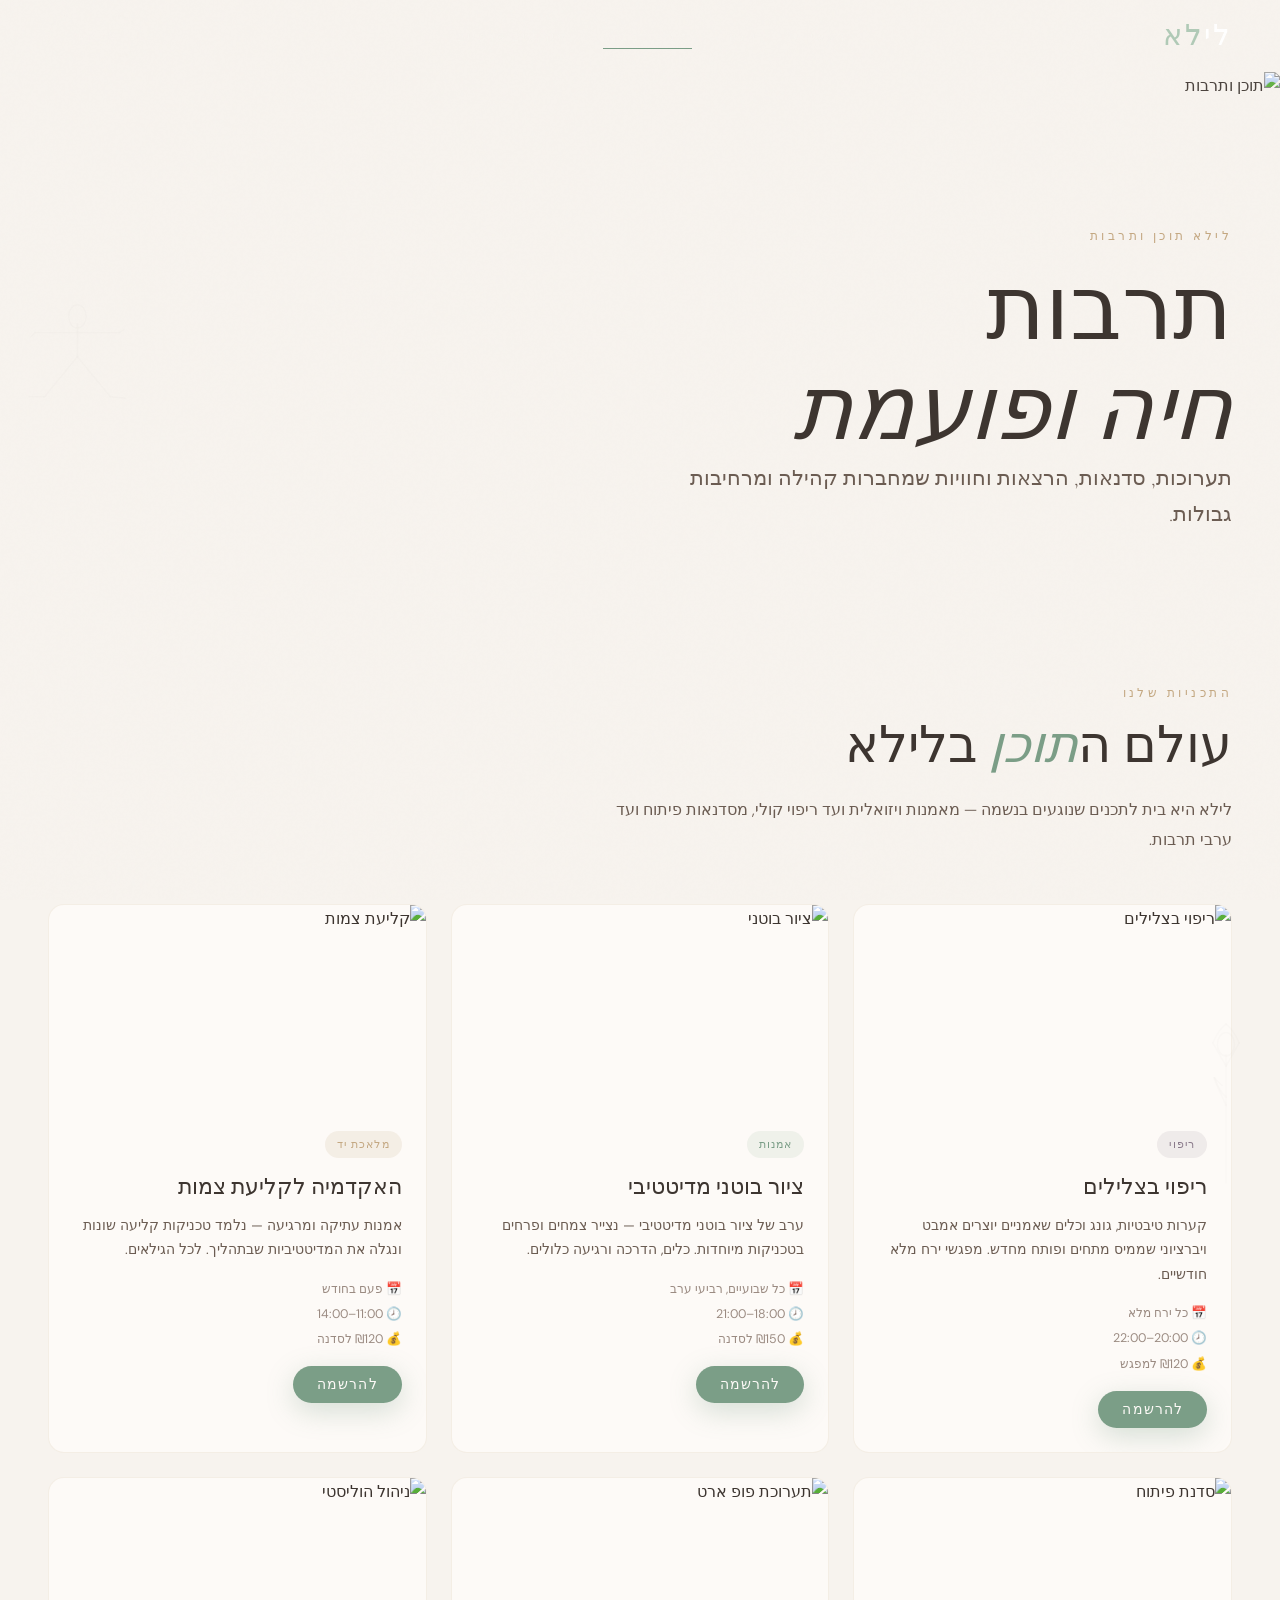
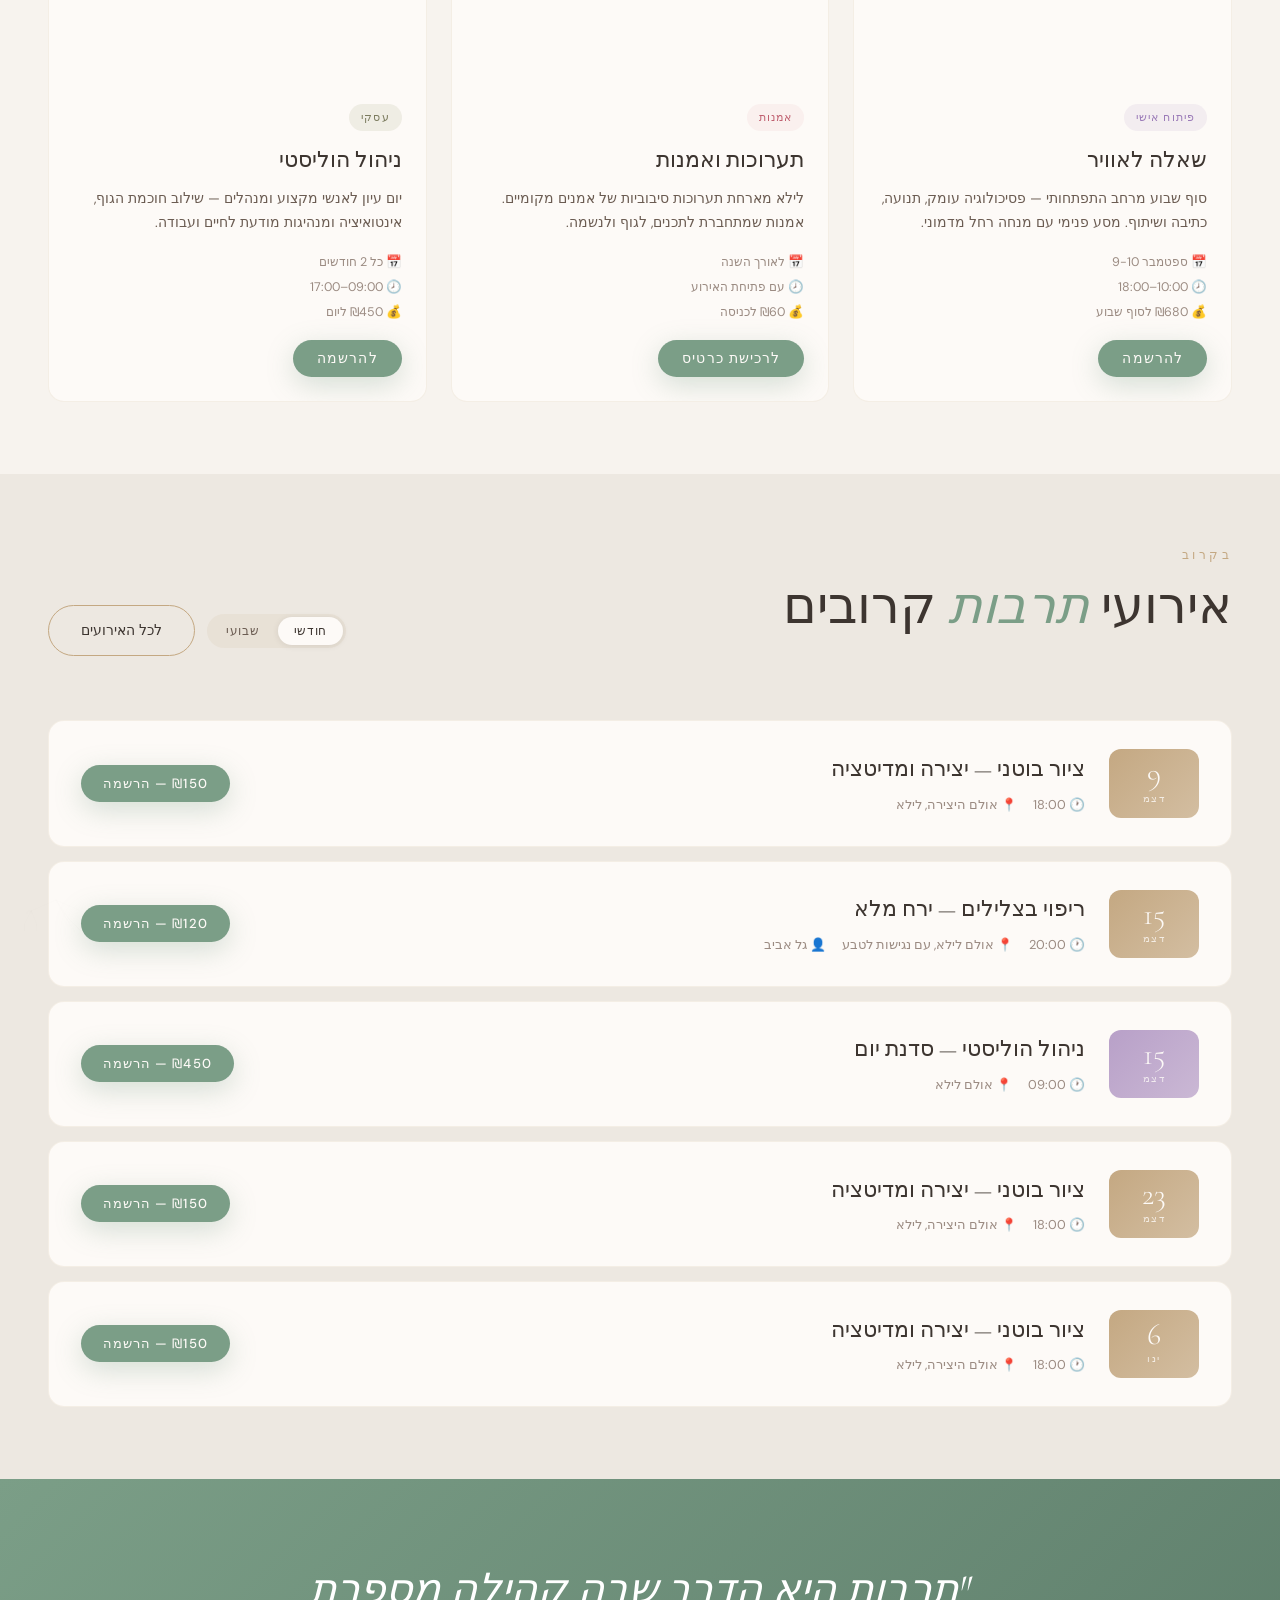
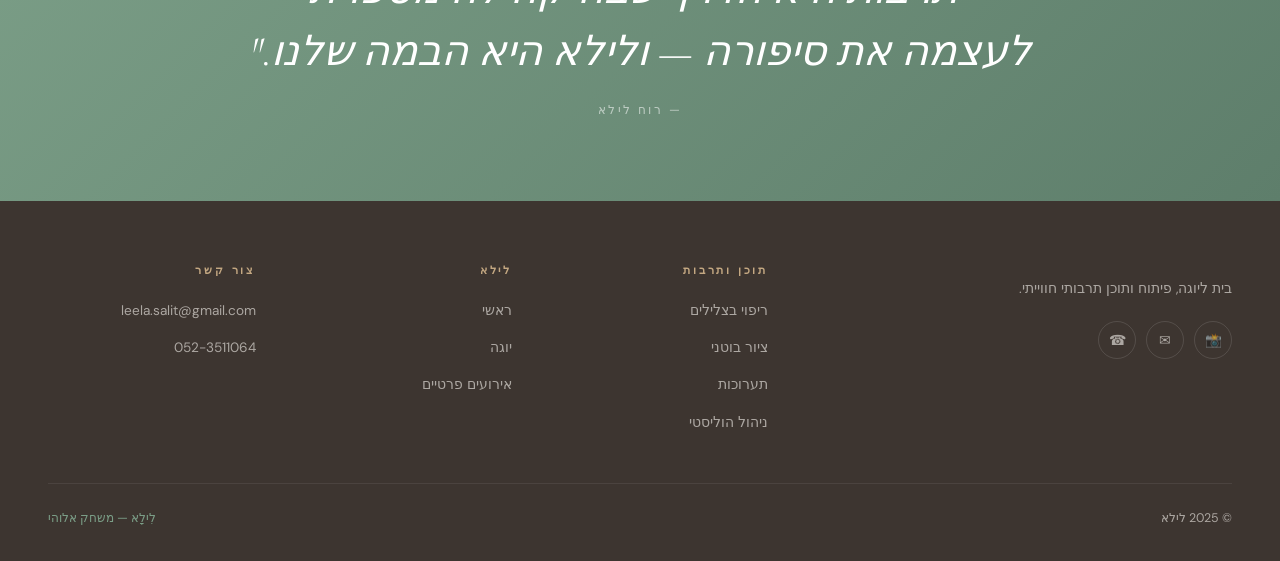
==== commit b01b134c: "Major feature round: pricing redesigns, nav consistency, calendar fixes, weekly view - Yoga pricing:" ====
--- a/culture.html
+++ b/culture.html
@@ -22,6 +22,23 @@
 .upcoming-card { display:grid; grid-template-columns:90px 1fr auto; gap:24px; align-items:center; padding:28px 32px; background:var(--white); border-radius:var(--radius); border:1px solid rgba(196,168,130,0.15); cursor:pointer; transition:all var(--transition); }
 .upcoming-card:hover { border-color:var(--sage); transform:translateX(-5px); box-shadow:var(--shadow); }
 
+/* ── View toggle ── */
+.ev-view-toggle { display:flex; background:rgba(196,168,130,0.12); border-radius:24px; padding:3px; gap:2px; }
+.ev-toggle-btn { background:transparent; border:none; border-radius:20px; padding:6px 16px; font-size:0.74rem; font-family:'DM Sans',sans-serif; color:var(--brown-l); cursor:pointer; transition:all 0.25s; letter-spacing:0.06em; }
+.ev-toggle-btn.active { background:var(--white); color:var(--brown); box-shadow:0 1px 6px rgba(61,53,48,0.1); }
+
+/* ── Weekly view grid ── */
+.ev-week-grid { display:grid; grid-template-columns:repeat(7,1fr); gap:8px; }
+.ev-week-day { background:var(--white); border-radius:12px; border:1px solid rgba(196,168,130,0.15); overflow:hidden; min-height:120px; }
+.ev-week-day-header { padding:8px 10px; background:rgba(196,168,130,0.08); border-bottom:1px solid rgba(196,168,130,0.1); text-align:center; }
+.ev-week-day-name { font-size:0.65rem; color:var(--brown-xl); letter-spacing:0.1em; text-transform:uppercase; }
+.ev-week-day-num { font-family:'Cormorant Garamond',serif; font-size:1.4rem; font-weight:300; color:var(--brown); line-height:1; }
+.ev-week-day.today .ev-week-day-header { background:rgba(123,158,135,0.12); }
+.ev-week-day.today .ev-week-day-num { color:var(--sage); font-weight:400; }
+.ev-week-events { padding:6px 6px; display:flex; flex-direction:column; gap:4px; }
+.ev-week-event { font-size:0.62rem; padding:3px 6px; border-radius:5px; cursor:pointer; line-height:1.3; color:white; white-space:nowrap; overflow:hidden; text-overflow:ellipsis; }
+.ev-week-empty { font-size:0.65rem; color:rgba(158,141,123,0.5); text-align:center; padding:12px 6px; }
+
 @media(max-width:900px){
   .program-cards { grid-template-columns:1fr 1fr; }
   .upcoming-card { grid-template-columns:70px 1fr; }
@@ -48,28 +65,39 @@
 <body>
 
 <nav id="nav">
-  <a href="index.html" class="nav-logo"><img src="https://static.wixstatic.com/media/38a166_6eafcf5cf78c47f3ace4bc9e6ed5fdd2~mv2.png" alt="לילא" style="height:40px;width:auto" onerror="this.style.display='none';this.nextElementSibling.style.display='block'"/><span style="display:none">לי<span>לא</span></span></a>
-  <ul class="nav-links">
-    <li><a href="index.html">ראשי</a></li>
-    <li><a href="index.html#events-section">אירועים</a></li>
-    <li><a href="yoga.html">יוגה</a></li>
-    <li><a href="culture.html" class="active">תוכן ותרבות</a></li>
-    <li><a href="private-events.html">אירועים פרטיים</a></li>
+  <a href="index.html" class="nav-logo">
+    <img src="https://static.wixstatic.com/media/38a166_6eafcf5cf78c47f3ace4bc9e6ed5fdd2~mv2.png" alt="לילא" style="height:38px;width:auto;filter:brightness(0) invert(1)" id="nav-logo-img" onerror="this.style.display='none';document.getElementById('nav-logo-txt').style.display='block'"/>
+    <span id="nav-logo-txt" style="display:none;font-family:'Cormorant Garamond',serif;font-size:1.8rem;font-weight:400;color:white">לי<span style="color:rgba(168,197,176,0.9)">לא</span></span>
+  </a>
+  <ul class="nav-links" style="--link-color:rgba(247,243,238,0.85)">
+    <li class="nav-has-submenu">
+      <a href="index.html" style="color:rgba(247,243,238,0.85)">ראשי <span class="nav-caret">▾</span></a>
+      <ul class="nav-submenu">
+        <li><a href="index.html#about-section">אודות</a></li>
+        <li><a href="index.html#services-section">השיעורים שלנו</a></li>
+        <li><a href="index.html#events-section">אירועים</a></li>
+        <li><a href="index.html#gallery-section">גלריה</a></li>
+        <li><a href="index.html#contact-section">צור קשר</a></li>
+      </ul>
+    </li>
+    <li><a href="yoga.html" style="color:rgba(247,243,238,0.85)">יוגה</a></li>
+    <li><a href="culture.html" class="active" style="color:rgba(247,243,238,0.85)">תוכן ותרבות</a></li>
+    <li><a href="private-events.html" style="color:rgba(247,243,238,0.85)">אירועים פרטיים</a></li>
   </ul>
-  <a href="index.html#contact-section" class="nav-cta">צור קשר</a>
-  <div class="nav-hamburger" id="hamburger"><span></span><span></span><span></span></div>
+  <a href="#contact-section" class="nav-cta" style="border-color:rgba(247,243,238,0.4);color:rgba(247,243,238,0.9)">צור קשר</a>
+  <div class="nav-hamburger" id="hamburger"><span style="background:white"></span><span style="background:white"></span><span style="background:white"></span></div>
 </nav>
 <div class="nav-mobile-menu" id="mobile-menu">
   <a href="index.html">ראשי</a>
-  <a href="index.html#events-section">אירועים</a>
   <a href="yoga.html">יוגה</a>
   <a href="culture.html">תוכן ותרבות</a>
   <a href="private-events.html">אירועים פרטיים</a>
+  <a href="#contact-section">צור קשר</a>
 </div>
 
 <!-- PAGE HERO -->
 <div class="page-hero" style="min-height:60vh">
-  <img class="page-hero-img" src="https://static.wixstatic.com/media/38a166_213336aa750c4a5dba6aa24246722fe6~mv2.jpg" alt="תוכן ותרבות" style="object-position:center 25%"/>
+  <img class="page-hero-img" src="https://static.wixstatic.com/media/38a166_213336aa750c4a5dba6aa24246722fe6~mv2.jpg" alt="תוכן ותרבות" style="object-position:center 25%;opacity:0.92"/>
   <div class="page-hero-overlay" style="background:linear-gradient(to top,var(--cream) 0%,rgba(247,243,238,0.12) 45%,transparent 100%)"></div>
   <div class="page-hero-content">
     <span class="section-label reveal">לילא תוכן ותרבות</span>
@@ -186,7 +214,13 @@
         <span class="section-label reveal">בקרוב</span>
         <h2 class="section-title reveal d1">אירועי <em>תרבות</em> קרובים</h2>
       </div>
-      <a href="index.html#events-section" class="btn-outline reveal d2">לכל האירועים</a>
+      <div style="display:flex;align-items:center;gap:12px" class="reveal d2">
+        <div class="ev-view-toggle" id="ev-view-toggle">
+          <button class="ev-toggle-btn active" data-view="monthly" onclick="switchEvView('monthly')">חודשי</button>
+          <button class="ev-toggle-btn" data-view="weekly" onclick="switchEvView('weekly')">שבועי</button>
+        </div>
+        <a href="index.html#events-section" class="btn-outline">לכל האירועים</a>
+      </div>
     </div>
     <div class="events-upcoming" id="culture-events">
       <!-- JS populated -->
@@ -201,7 +235,7 @@
   <p class="quote-author reveal d2">— רוח לילא</p>
 </div>
 
-<footer>
+<footer id="contact-section">
   <div class="footer-grid">
     <div><a href="index.html" class="footer-logo-wrap"><img src="https://static.wixstatic.com/media/38a166_6eafcf5cf78c47f3ace4bc9e6ed5fdd2~mv2.png" alt="לילא" style="height:36px;width:auto;filter:brightness(0) sepia(1) saturate(0.4) brightness(0.55)" onerror="this.style.display='none'"/></a><p class="footer-desc">בית ליוגה, פיתוח ותוכן תרבותי חווייתי.</p><div class="footer-social"><a href="https://instagram.com/leela.friends" target="_blank">📸</a><a href="mailto:leela.salit@gmail.com">✉</a><a href="tel:+972523511064">☎</a></div></div>
     <div class="footer-col"><h4>תוכן ותרבות</h4><ul><li><a href="culture.html">ריפוי בצלילים</a></li><li><a href="culture.html">ציור בוטני</a></li><li><a href="culture.html">תערוכות</a></li><li><a href="culture.html">ניהול הוליסטי</a></li></ul></div>
@@ -215,9 +249,12 @@
 <script src="js/animations.js"></script>
 <script src="js/tickets.js"></script>
 <script>
-document.addEventListener('DOMContentLoaded', () => {
+const MONTH_NAMES = ['ינו','פבר','מרץ','אפר','מאי','יוני','יולי','אוג','ספט','אוק','נוב','דצמ'];
+const DAY_NAMES = ['א\'','ב\'','ג\'','ד\'','ה\'','ו\'','ש\''];
+let currentView = 'monthly';
+
+function renderMonthly() {
   const container = document.getElementById('culture-events');
-  const monthNames = ['ינו','פבר','מרץ','אפר','מאי','יוני','יולי','אוג','ספט','אוק','נוב','דצמ'];
   const upcoming = getUpcomingEvents(30).filter(e => e.category !== 'yoga').slice(0, 6);
   container.innerHTML = upcoming.map((ev, i) => {
     const [y,m,d] = ev.date.split('-');
@@ -226,7 +263,7 @@
       <div class="upcoming-card reveal" style="transition-delay:${i*0.06}s" onclick="window.location.href='event.html?id=${encodeURIComponent(ev.baseId)}'">
         <div class="event-date-badge" style="background:linear-gradient(135deg,${catColor},${catColor}BB)">
           <div class="day">${parseInt(d)}</div>
-          <div class="month">${monthNames[parseInt(m)-1]}</div>
+          <div class="month">${MONTH_NAMES[parseInt(m)-1]}</div>
         </div>
         <div>
           <div class="event-title-main">${ev.title}</div>
@@ -243,6 +280,52 @@
     `;
   }).join('') || '<p style="color:var(--brown-xl);text-align:center;padding:40px">אין אירועים קרובים כרגע</p>';
   initReveal();
+}
+
+function renderWeekly() {
+  const container = document.getElementById('culture-events');
+  const now = new Date();
+  // Start from today (Sunday of current week in Hebrew context)
+  const days = Array.from({length:7},(_,i) => {
+    const d = new Date(now); d.setDate(now.getDate() + i); return d;
+  });
+  const todayStr = now.toISOString().slice(0,10);
+  const allEvents = getUpcomingEvents(7).filter(e => e.category !== 'yoga');
+  const eventMap = {};
+  allEvents.forEach(e => { if (!eventMap[e.date]) eventMap[e.date] = []; eventMap[e.date].push(e); });
+
+  container.innerHTML = `<div class="ev-week-grid">` + days.map(day => {
+    const iso = day.toISOString().slice(0,10);
+    const isToday = iso === todayStr;
+    const dayEvents = eventMap[iso] || [];
+    const dayNum = day.getDate();
+    const dayOfWeek = DAY_NAMES[day.getDay()];
+    const evHTML = dayEvents.length
+      ? dayEvents.map(e => {
+          const c = CATEGORY_COLORS[e.category] || 'var(--sage)';
+          return `<div class="ev-week-event" style="background:${c}" title="${e.title} ${e.time}" onclick="window.location.href='event.html?id=${encodeURIComponent(e.baseId)}'">
+            ${e.title}
+          </div>`;
+        }).join('')
+      : `<div class="ev-week-empty">—</div>`;
+    return `<div class="ev-week-day${isToday?' today':''}">
+      <div class="ev-week-day-header">
+        <div class="ev-week-day-name">${dayOfWeek}</div>
+        <div class="ev-week-day-num">${dayNum}</div>
+      </div>
+      <div class="ev-week-events">${evHTML}</div>
+    </div>`;
+  }).join('') + `</div>`;
+}
+
+function switchEvView(view) {
+  currentView = view;
+  document.querySelectorAll('.ev-toggle-btn').forEach(b => b.classList.toggle('active', b.dataset.view === view));
+  view === 'weekly' ? renderWeekly() : renderMonthly();
+}
+
+document.addEventListener('DOMContentLoaded', () => {
+  renderMonthly();
 });
 </script>
 </body>
--- a/css/style.css
+++ b/css/style.css
@@ -570,17 +570,19 @@
   text-align: center; margin-bottom: 8px;
 }
 .cal-weekday { font-size: 0.72rem; color: var(--tan); padding: 6px 0; letter-spacing: 0.08em; }
-.cal-days { display: grid; grid-template-columns: repeat(7, 1fr); gap: 2px; }
+.cal-days { display: grid; grid-template-columns: repeat(7, 1fr); gap: 0; border-right: 1px solid rgba(196,168,130,0.12); border-top: 1px solid rgba(196,168,130,0.12); }
 .cal-day {
   aspect-ratio: 4/5; display: flex; flex-direction: column;
-  align-items: flex-start; justify-content: flex-start;
-  font-size: 0.78rem; border-radius: 8px; cursor: pointer;
+  align-items: center; justify-content: flex-start;
+  font-size: 0.78rem; cursor: pointer;
   position: relative; transition: all 0.2s; color: var(--brown);
-  padding: 4px 5px; gap: 2px; overflow: hidden;
+  padding: 4px 3px; gap: 2px; overflow: hidden;
+  border-left: 1px solid rgba(196,168,130,0.12);
+  border-bottom: 1px solid rgba(196,168,130,0.12);
 }
 .cal-day-num {
-  font-size: 0.78rem; line-height: 1; align-self: flex-end;
-  font-weight: 400;
+  font-size: 0.78rem; line-height: 1; align-self: center;
+  font-weight: 400; text-align: center; width: 100%;
 }
 .cal-day-labels { display: flex; flex-direction: column; gap: 1px; width: 100%; margin-top: 2px; }
 .cal-day-label {
@@ -589,7 +591,7 @@
   text-overflow: ellipsis; line-height: 1.4; font-weight: 500;
   letter-spacing: 0.02em;
 }
-.cal-day:hover { background: var(--cream2); }
+.cal-day:hover { background: var(--cream2); border-radius: 6px; }
 .cal-day.today .cal-day-num { font-weight: 700; color: var(--sage); }
 .cal-day.selected { background: var(--sage); color: white; }
 .cal-day.selected .cal-day-num { color: white; }
@@ -813,9 +815,11 @@
   font-weight: 400;
 }
 .schedule-table td {
-  padding: 12px 16px; border-bottom: 1px solid var(--cream2);
+  padding: 12px 16px; border-bottom: 1px solid rgba(196,168,130,0.14);
+  border-left: 1px solid rgba(196,168,130,0.1);
   vertical-align: top;
 }
+.schedule-table td:last-child { border-left: none; }
 .schedule-table tr:hover td { background: rgba(123,158,135,0.04); }
 .schedule-chip {
   display: inline-block; padding: 4px 12px; border-radius: 20px;
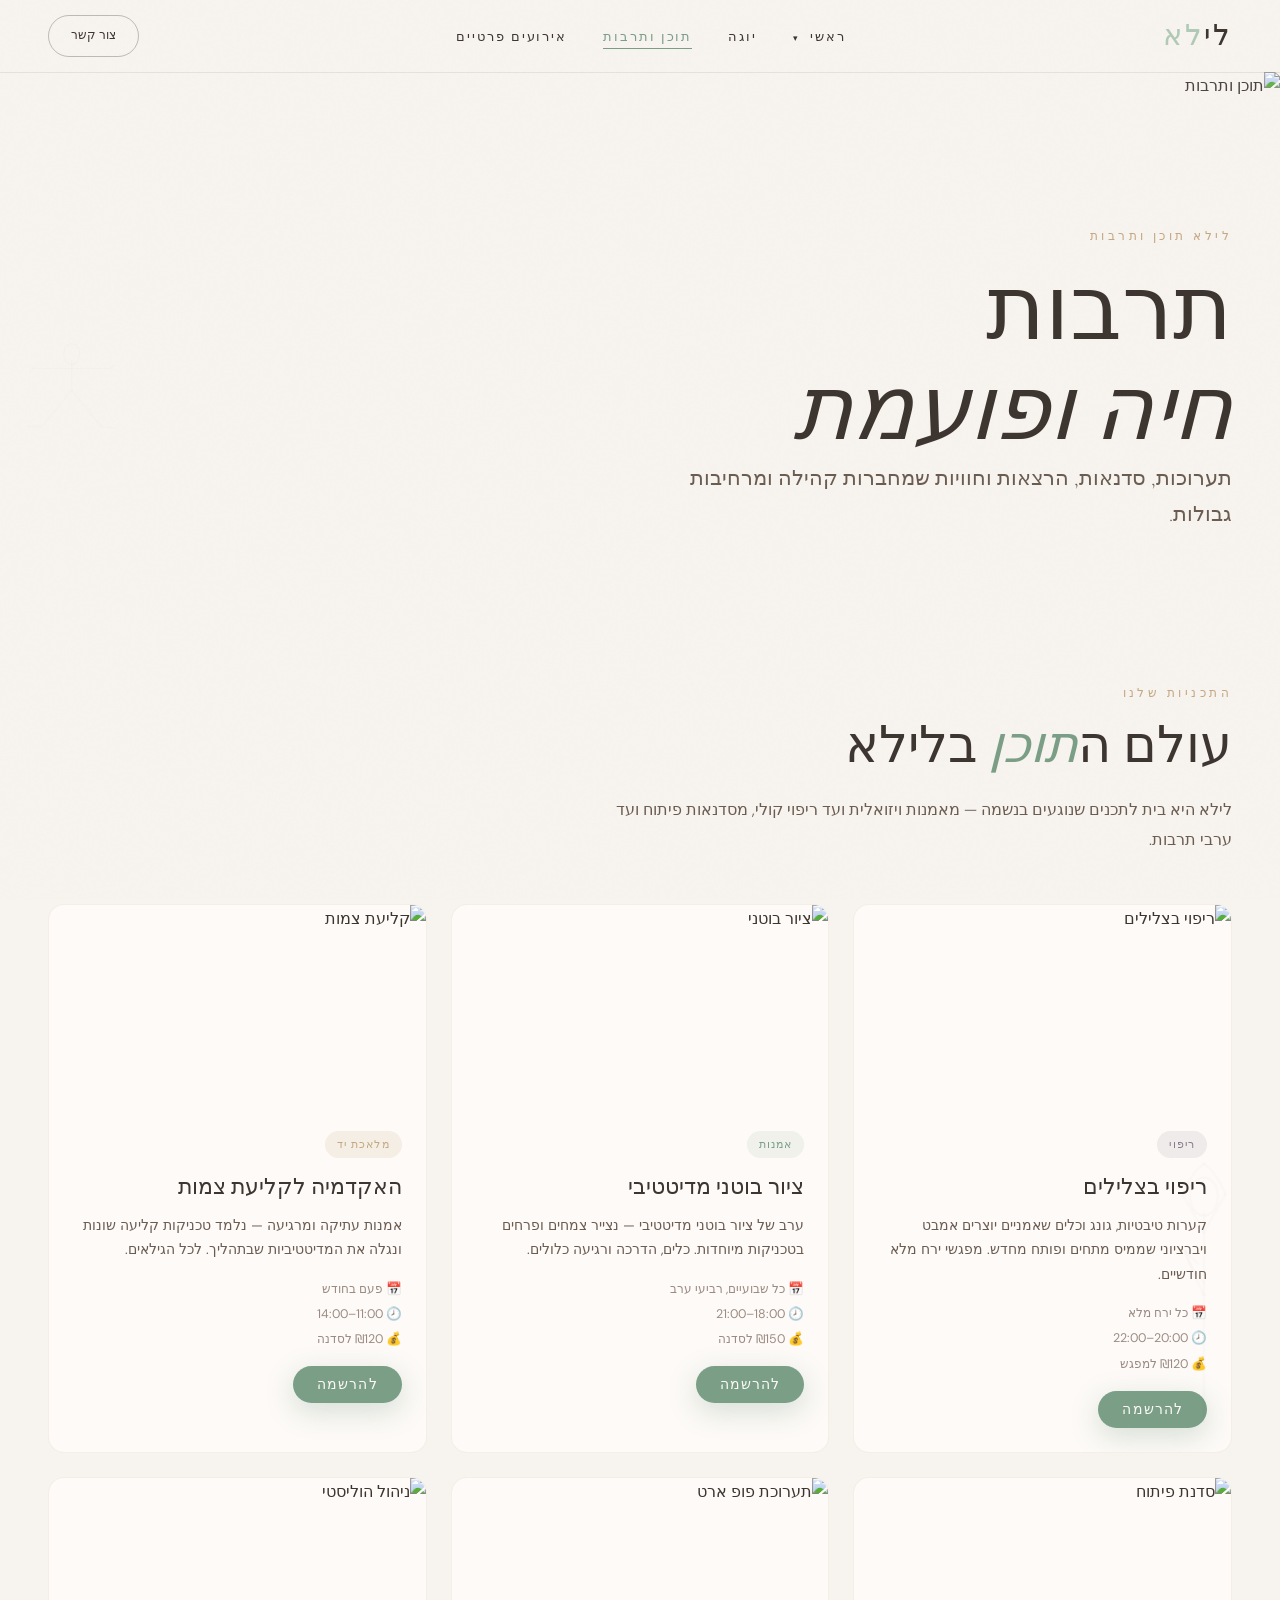
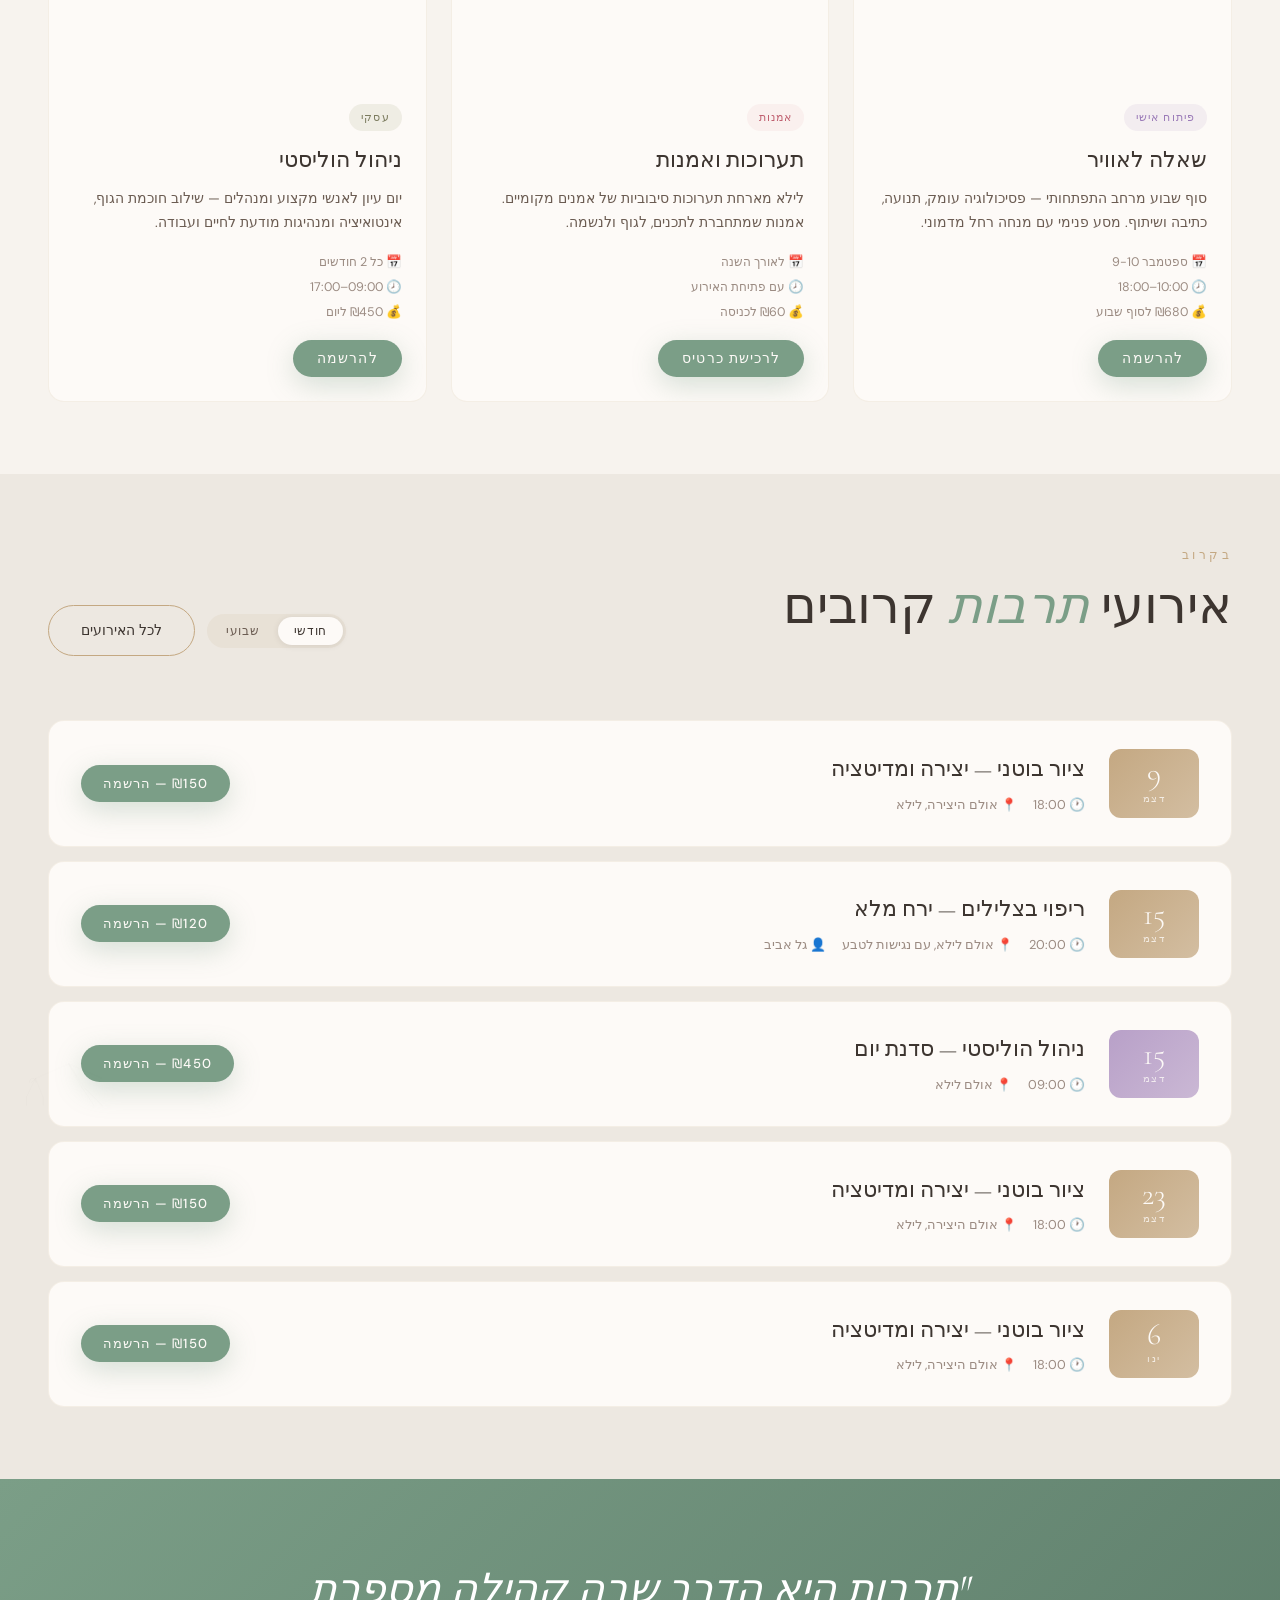
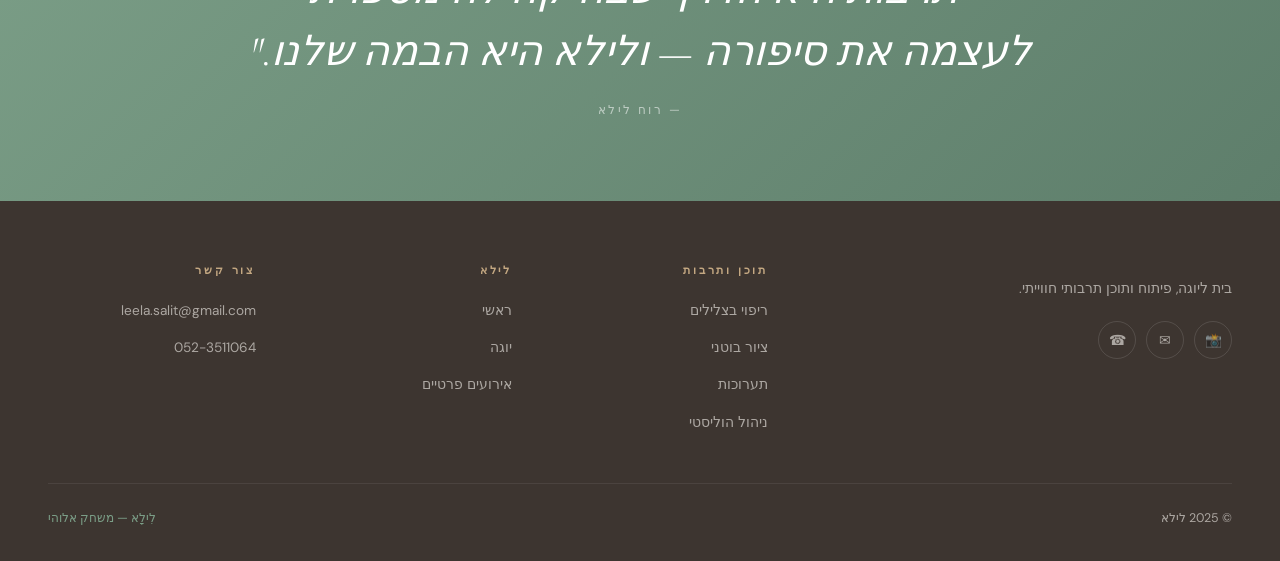
==== commit 36d64ef8: "UI polish: lotus animation, nav, mobile, event cards redesign - Lotus: slower stroke-draw animation " ====
--- a/culture.html
+++ b/culture.html
@@ -74,7 +74,7 @@
       <a href="index.html" style="color:rgba(247,243,238,0.85)">ראשי <span class="nav-caret">▾</span></a>
       <ul class="nav-submenu">
         <li><a href="index.html#about-section">אודות</a></li>
-        <li><a href="index.html#services-section">השיעורים שלנו</a></li>
+        <li><a href="index.html#services-section">התרגולים שלנו</a></li>
         <li><a href="index.html#events-section">אירועים</a></li>
         <li><a href="index.html#gallery-section">גלריה</a></li>
         <li><a href="index.html#contact-section">צור קשר</a></li>
--- a/css/style.css
+++ b/css/style.css
@@ -81,11 +81,32 @@
   transition: background 0.5s ease, box-shadow 0.5s ease, height 0.5s ease;
 }
 #nav.scrolled {
-  background: rgba(247,243,238,0.92);
-  backdrop-filter: blur(20px);
-  box-shadow: 0 1px 0 rgba(61,53,48,0.08);
+  background: rgba(247,243,238,0.08);
+  backdrop-filter: blur(16px);
+  box-shadow: 0 1px 0 rgba(61,53,48,0.07);
   height: 60px;
 }
+#nav.scrolled .nav-links a       { color: var(--brown) !important; }
+#nav.scrolled .nav-links a.active { color: var(--sage)  !important; }
+#nav.scrolled .nav-cta            { color: var(--brown) !important; border-color: rgba(61,53,48,0.3) !important; }
+#nav.scrolled .nav-hamburger span { background: var(--brown) !important; }
+#nav.scrolled .nav-logo img       { filter: brightness(0) !important; }
+#nav.scrolled #nav-logo-txt       { color: var(--brown) !important; }
+
+/* Pages with page-hero (yoga / culture / private-events):
+   nav starts cream — when scrolled it goes transparent (same as homepage scrolled state) */
+body:has(.page-hero) #nav:not(.scrolled) {
+  background: rgba(247,243,238,0.94);
+  backdrop-filter: blur(16px);
+  box-shadow: 0 1px 0 rgba(61,53,48,0.09);
+}
+body:has(.page-hero) #nav:not(.scrolled) .nav-links a      { color: var(--brown) !important; }
+body:has(.page-hero) #nav:not(.scrolled) .nav-links a:hover,
+body:has(.page-hero) #nav:not(.scrolled) .nav-links a.active { color: var(--sage) !important; }
+body:has(.page-hero) #nav:not(.scrolled) .nav-cta           { color: var(--brown) !important; border-color: rgba(61,53,48,0.3) !important; }
+body:has(.page-hero) #nav:not(.scrolled) .nav-hamburger span{ background: var(--brown) !important; }
+body:has(.page-hero) #nav:not(.scrolled) .nav-logo img      { filter: brightness(0) !important; }
+body:has(.page-hero) #nav:not(.scrolled) #nav-logo-txt      { color: var(--brown) !important; }
 .nav-logo {
   font-family: 'Cormorant Garamond', serif;
   font-size: 1.9rem; font-weight: 300; letter-spacing: 0.1em;
@@ -445,11 +466,12 @@
 .nav-submenu {
   position: absolute; top: calc(100% + 8px); right: -12px;
   min-width: 198px;
-  background: rgba(247,243,238,0.97);
-  backdrop-filter: blur(20px);
+  background: rgba(247,243,238,0.18);
+  backdrop-filter: blur(24px) saturate(1.4);
+  -webkit-backdrop-filter: blur(24px) saturate(1.4);
   border-radius: 14px;
-  box-shadow: 0 16px 48px rgba(61,53,48,0.14);
-  border: 1px solid rgba(196,168,130,0.18);
+  box-shadow: 0 8px 32px rgba(0,0,0,0.18), inset 0 0 0 1px rgba(247,243,238,0.22);
+  border: none;
   padding: 8px 0;
   list-style: none;
   opacity: 0; pointer-events: none;
@@ -463,11 +485,15 @@
 }
 .nav-submenu li a {
   display: block; padding: 9px 18px;
-  font-size: 0.78rem; letter-spacing: 0.12em; color: var(--brown-l);
+  font-size: 0.78rem; letter-spacing: 0.12em; color: rgba(247,243,238,0.9);
+  text-shadow: 0 1px 4px rgba(0,0,0,0.3);
   transition: color 0.2s, background 0.2s;
   border-radius: 8px; margin: 0 4px;
 }
-.nav-submenu li a:hover { color: var(--sage); background: rgba(123,158,135,0.08); }
+.nav-submenu li a:hover { color: #fff; background: rgba(247,243,238,0.12); }
+/* on non-hero pages nav is cream → submenu text adapts to dark */
+body:has(.page-hero) .nav-submenu li a { color: var(--brown); text-shadow: none; }
+body:has(.page-hero) .nav-submenu li a:hover { color: var(--sage); background: rgba(123,158,135,0.1); }
 .nav-submenu li a::after { display: none !important; }
 .nav-caret {
   font-size: 0.55rem; margin-right: 5px;
@@ -980,4 +1006,34 @@
 
   /* ── Footer ── */
   .footer-social a { width: 34px; height: 34px; }
-}
+
+  /* ── Private events ── */
+  .etype-grid { grid-template-columns: 1fr !important; gap: 8px !important; }
+  .etype-card { aspect-ratio: 16/9 !important; }
+  .amenities-list { grid-template-columns: 1fr !important; }
+  .amenity-item:nth-child(odd) { border-left: none; }
+  .pe-stats-row { flex-wrap: wrap; width: 100%; justify-content: space-around; }
+
+  /* ── Culture ── */
+  .ev-week-grid { grid-template-columns: repeat(3,1fr) !important; }
+  .upcoming-card { grid-template-columns: 50px 1fr !important; gap: 8px !important; padding: 10px 12px !important; }
+
+  /* ── Yoga pricing ── */
+  .pricing-grid { display: flex !important; flex-direction: column !important; }
+  .price-card { flex-direction: column !important; align-items: flex-start !important; }
+  .ypc-price { margin: 8px 0 !important; }
+
+  /* ── Page hero CTA buttons ── */
+  .page-hero-content [style*="display:flex"] { flex-direction: column !important; gap: 10px !important; }
+  .page-hero-content a { width: 100% !important; text-align: center !important; justify-content: center !important; }
+
+  /* ── Touch targets ── */
+  .nav-links a, .nav-cta, .btn-primary, .btn-outline { min-height: 44px; display: inline-flex; align-items: center; }
+}
+
+/* ─── Culture: weekly grid scrollable on very small ─────── */
+@media (max-width: 540px) {
+  .ev-week-grid { grid-template-columns: repeat(7,minmax(80px,1fr)) !important; overflow-x: auto; }
+  .ev-week-grid { display: flex !important; overflow-x: auto; gap: 6px; padding-bottom: 8px; }
+  .ev-week-day { flex: 0 0 80px; min-width: 80px; }
+}
